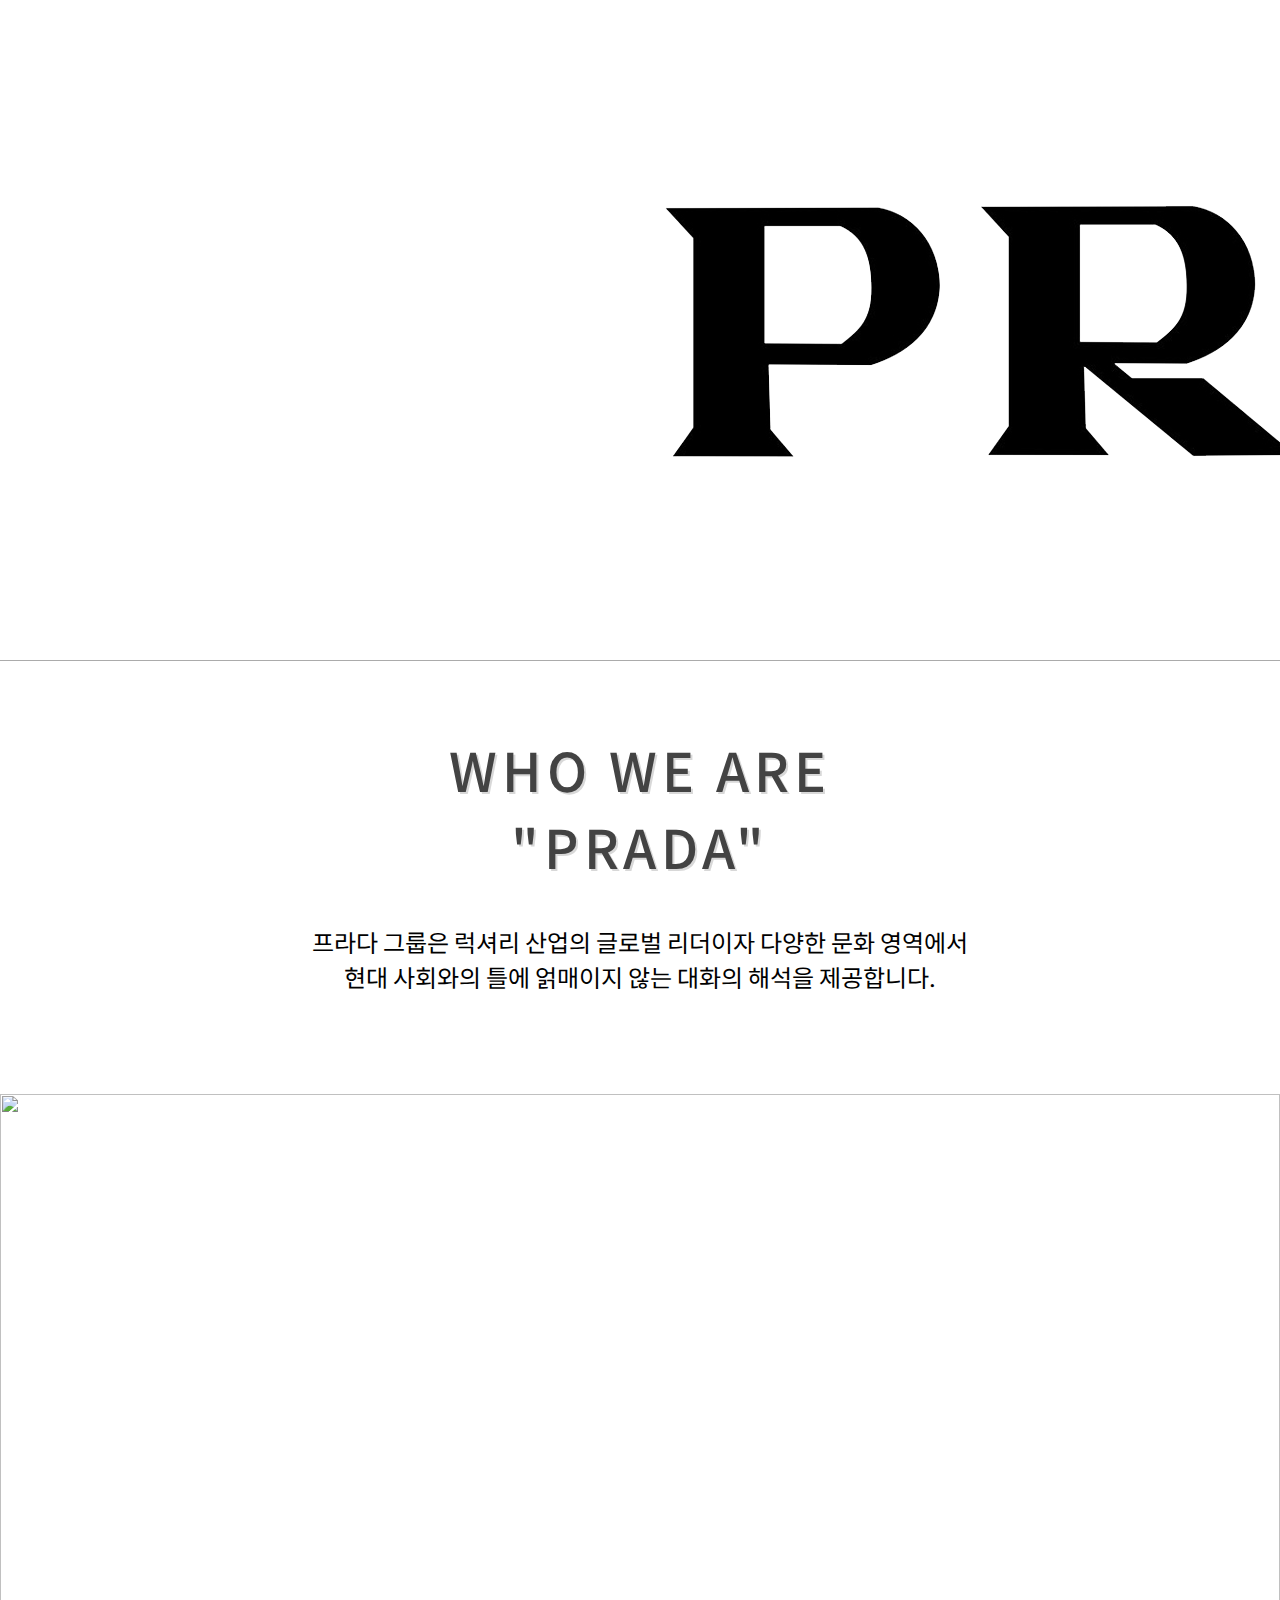
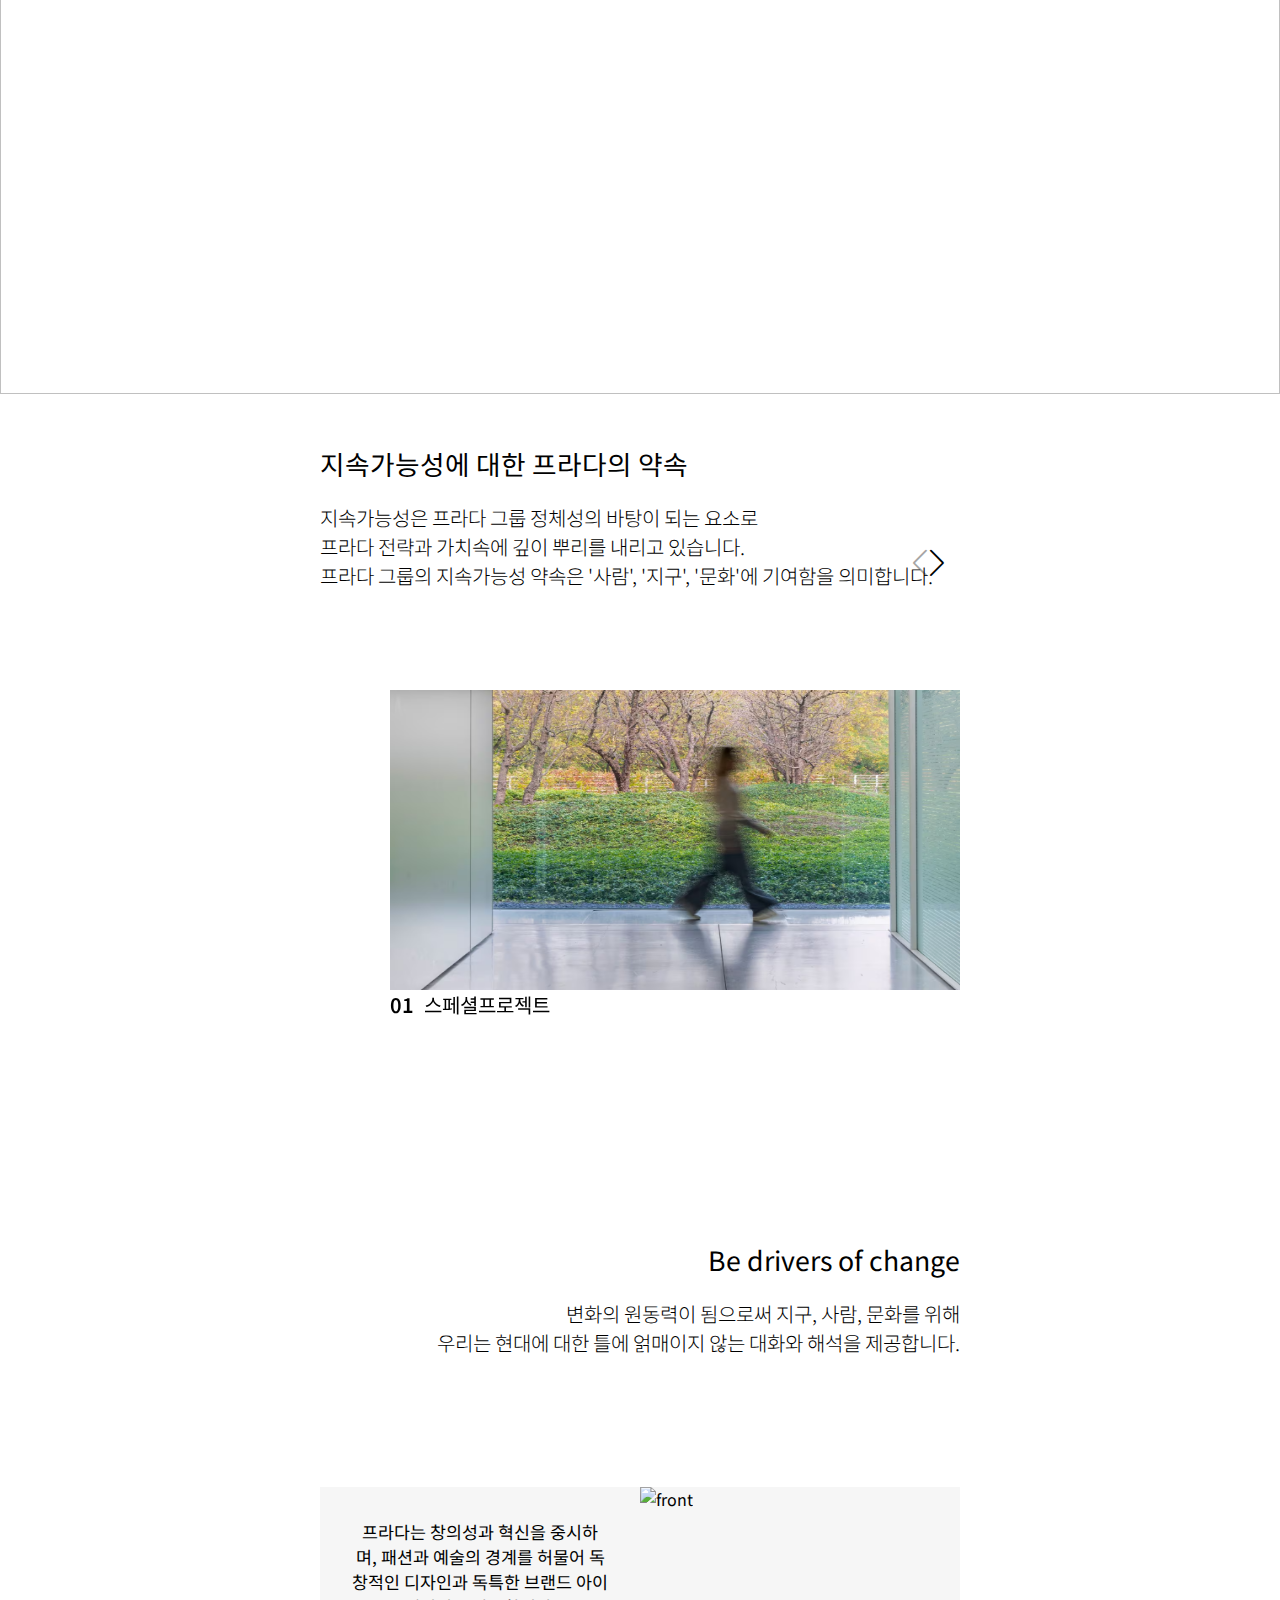
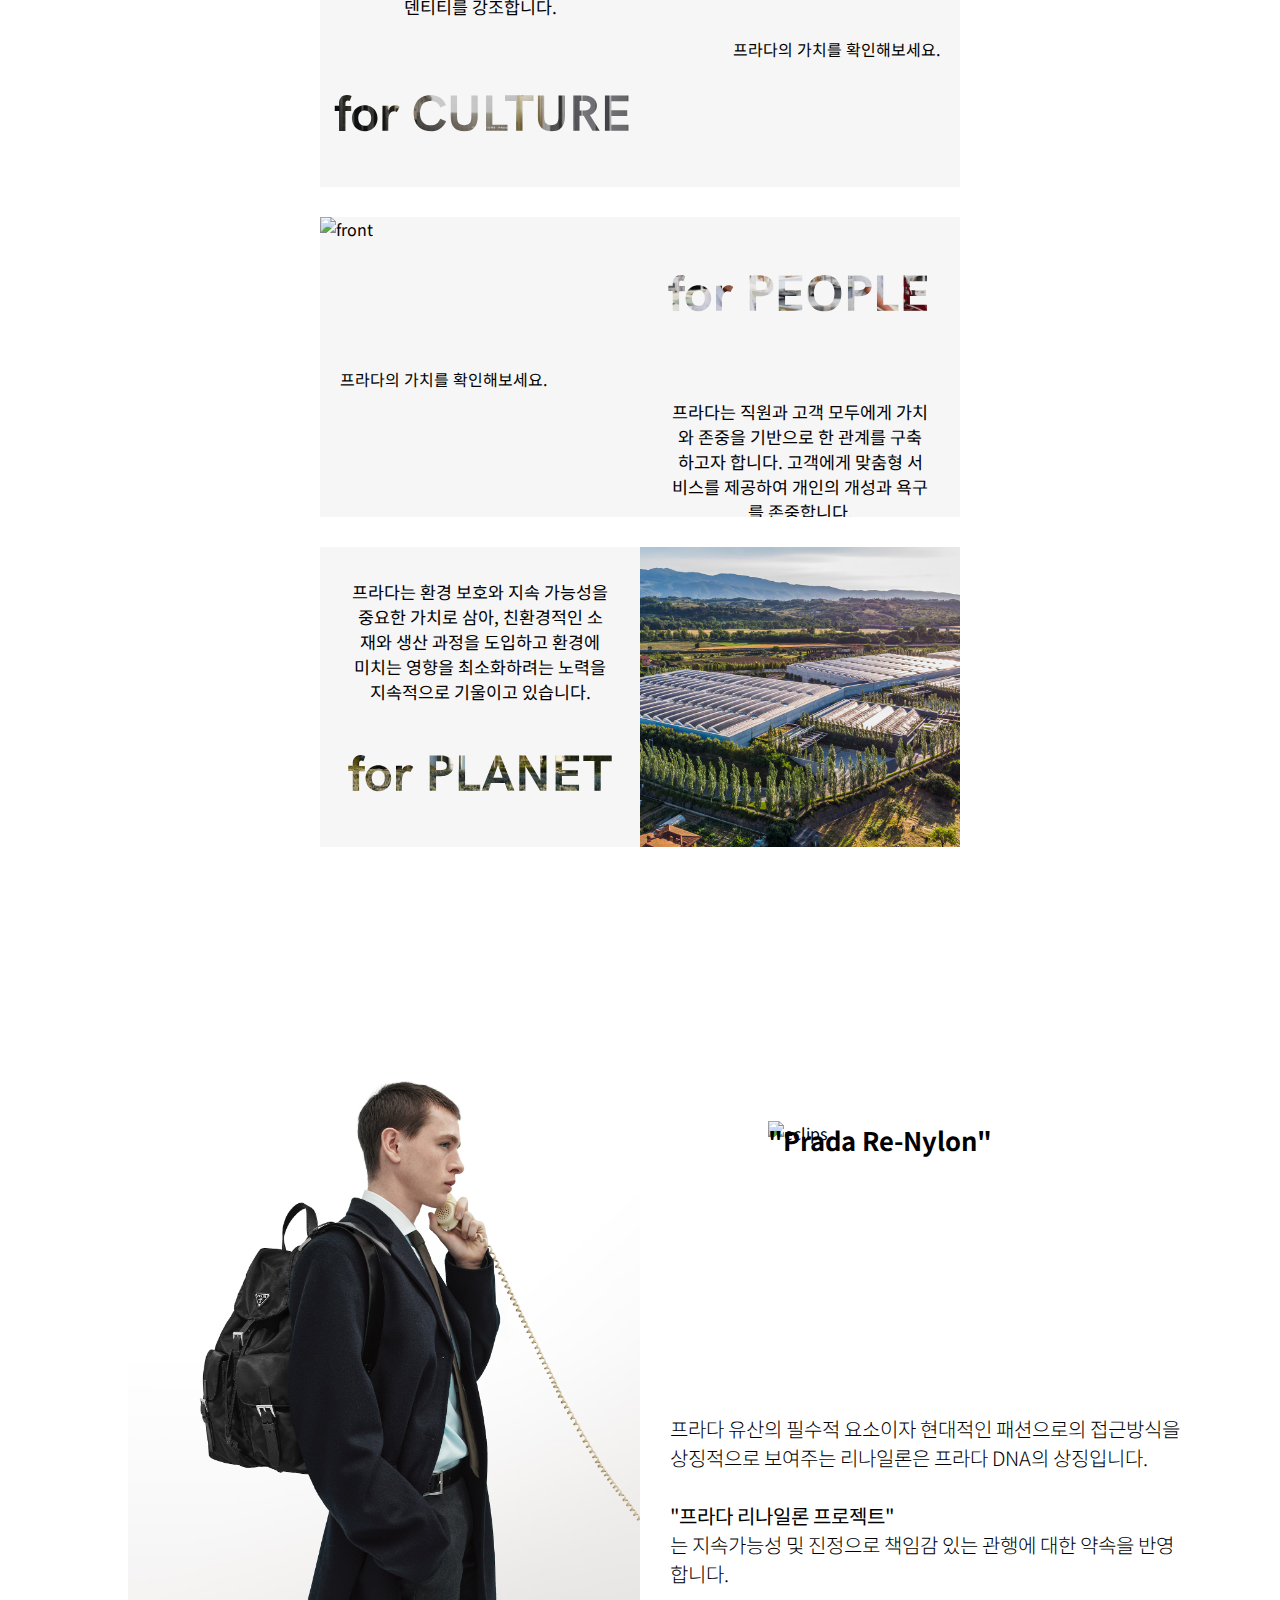
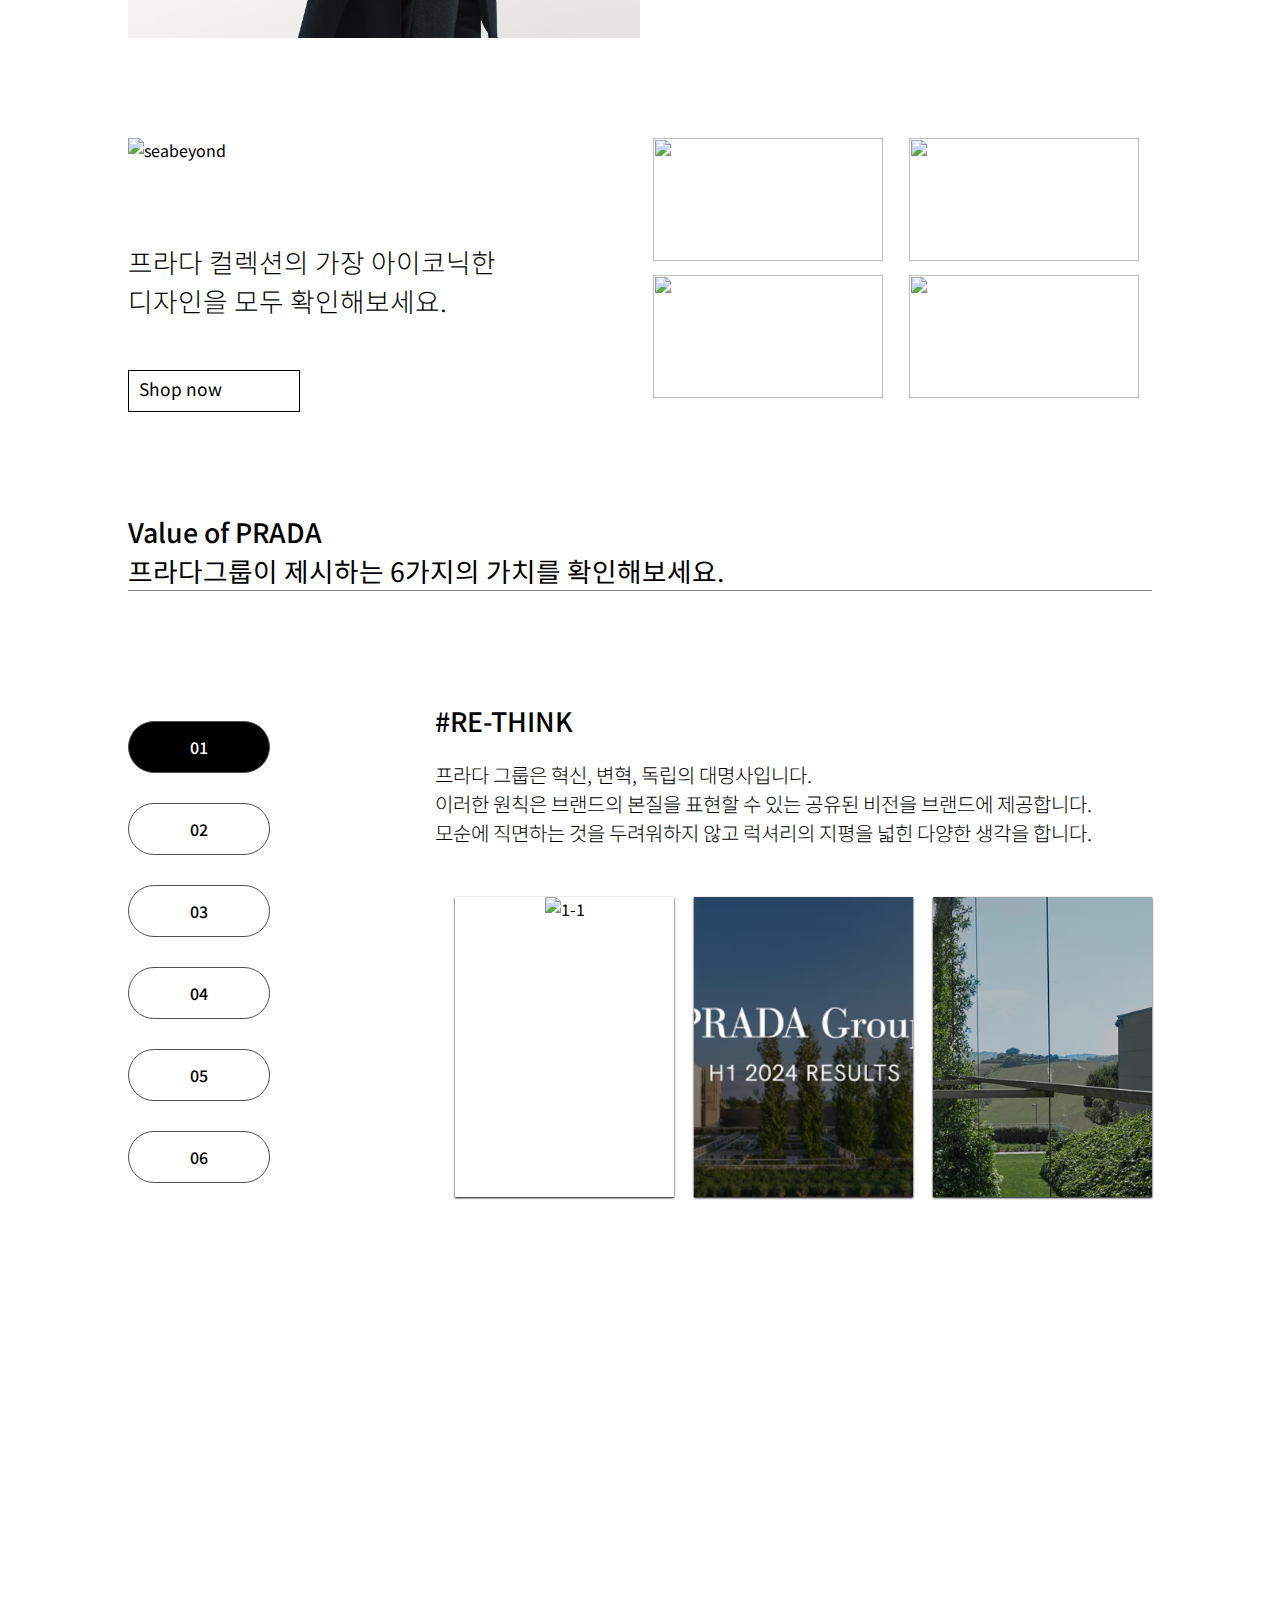
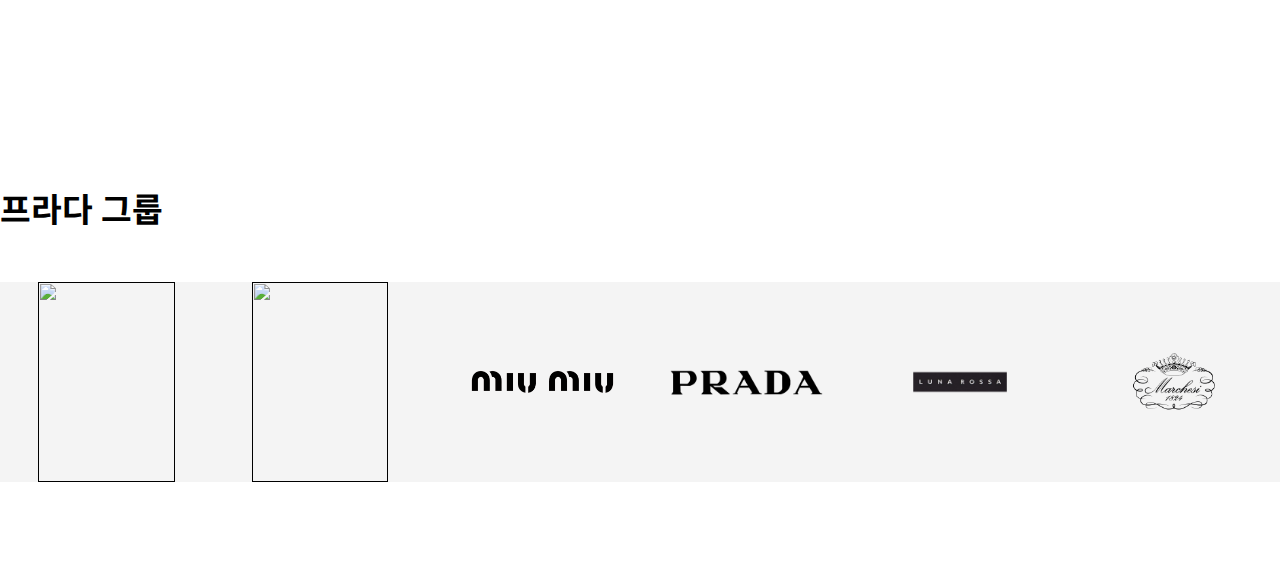
==== about.html @ 77009948 "꺄아아아ㅏ앙" ====
<!DOCTYPE html>
<html lang="en">
<head>
  <meta charset="UTF-8">
  <meta name="viewport" content="width=device-width, initial-scale=1.0">
  <title>sub_about</title>
  <link rel="preconnect" href="https://fonts.googleapis.com">
  <link rel="preconnect" href="https://fonts.gstatic.com" crossorigin>
  <link href="https://fonts.googleapis.com/css2?family=Noto+Sans+KR:wght@100..900&display=swap" rel="stylesheet">
  <script src="https://kit.fontawesome.com/0989f3df13.js" crossorigin="anonymous"></script>
  <link rel="stylesheet" href="https://cdn.jsdelivr.net/npm/swiper@11/swiper-bundle.min.css" />
  <script src="https://code.jquery.com/jquery-3.7.1.min.js"></script>
  <link rel="stylesheet" href="https://fonts.googleapis.com/css2?family=Material+Symbols+Outlined:opsz,wght,FILL,GRAD@20..48,100..700,0..1,-50..200" />
  <link rel="stylesheet" href="css/about.css">
  <link rel="stylesheet" href="css/header.css">
  <link rel="stylesheet" href="css/burger.css">
  <script src="../PRADA/js/about.js"></script>
</head>
<body>
  <div id="header">
    <div class="logo">
      <div class="menu"><img src="images/ham.png" alt=""></div>
      <img class = "headlg" src="images/logo/logo_black_01.png" alt="프라다 헤더 로고">
    </div>
    <div class="gnb_wrap">
      <ul class="gnb">
        <li>
          <a href="">의류</a>
          <ul class="sub">
            <li>
              <a href="">드레스</a>
            </li>
            <li>
              <a href="">니트웨어</a>
            </li>
            <li>
              <a href="">스커트</a>
            </li>
            <li>
              <a href="">셔츠 및 탑</a>
            </li>
            <li>
              <a href="">데님</a>
            </li>
            <li>
              <a href="">티셔츠</a>
            </li>
            <li>
              <a href="">재킷 및 코트</a>
            </li>
            <li>
              <a href="">아우터</a>
            </li>
            <li>
              <a href="">팬츠 및 반바지</a>
            </li>
            <li>
              <a href="">가죽 의류</a>
            </li>
            <li>
              <a href="">파자마 및 언더웨어</a>
            </li>
          </ul>
        </li>
        <li>
          <a href="">가방</a>
          <ul class="sub">
            <li>
              <a href="">메신저백</a>
            </li>
            <li>
              <a href="">백팩 및 벨트백</a>
            </li>
            <li>
              <a href="">토트백</a>
            </li>
            <li>
              <a href="">브리프케이스</a>
            </li>
            <li>
              <a href="">클러치</a>
            </li>
          </ul>
        </li>
        <li>
          <a href="">슈즈</a>
          <ul class="sub">
            <li>
              <a href="">스니커즈</a>
            </li>
            <li>
              <a href="">로퍼</a>
            </li>
            <li>
              <a href="">샌들</a>
            </li>
            <li>
              <a href="">레이스업</a>
            </li>
            <li>
              <a href="">부츠</a>
            </li>
            <li>
              <a href="">아메리카 컵</a>
            </li>
          </ul>
        </li>
        <li>
          <a href="">악세서리</a>
          <ul class="sub">
            <li>
              <a href="">지갑 및 카드홀더</a>
            </li>
            <li>
              <a href="">하이테크 악세서리</a>
            </li>
            <li>
              <a href="">모자 및 장갑</a>
            </li>
            <li>
              <a href="">선글라스</a>
            </li>
            <li>
              <a href="">벨트</a>
            </li>
          </ul>
        </li>
        <li>
          <a href="">파인주얼리</a>
        </li>
        <li>
          <a href="">악세서리</a>
          <ul class="sub">
            <li>
              <a href="">지갑 및 카드홀더</a>
            </li>
            <li>
              <a href="">하이테크 악세서리</a>
            </li>
            <li>
              <a href="">모자 및 장갑</a>
            </li>
            <li>
              <a href="">선글라스</a>
            </li>
            <li>
              <a href="">벨트</a>
            </li>
          </ul>
        </li>
        <li>
          <a href="">PRADA SPHERE</a>
        </li>
        <li>
          <a href="">About</a>
        </li>
      </ul>
    </div>
    <div class="ham">
        <ul class="ham_gnb_home">
          <li class = "run"><i class="fa-solid fa-cart-shopping"></i></li>
          <li class = "close_bt"><i class="fa-solid fa-x"></i> &nbsp;&nbsp;</li>
        </ul>
        <ul class="ham_gnb">
          <li>
            <div class="ham_gnb_gr active">
              <a href="">의류</a>
              <a href=""><span class="material-symbols-outlined">arrow_right
                </span></a>
            </div>
            <ul class="ham_sub">
              <li><a href="">드레스</a></li>
              <li><a href="">니트웨어</a></li>
              <li><a href="">스커트</a></li>
              <li><a href="">셔츠 및 탑</a></li>
              <li><a href="">데님</a></li>
              <li><a href="">티셔츠</a></li>
              <li><a href="">재킷 및 코트</a></li>
              <li><a href="">아우터</a></li>
              <li><a href="">팬츠 및 반바지</a></li>
              <li><a href="">가죽의류</a></li>
              <li><a href="">파자마 및 언더웨어</a></li>
            </ul>
          </li>
        <li>
          <div class="ham_gnb_gr">
            <a href="">가방</a>
            <a href=""><span class="material-symbols-outlined">
              arrow_right
              </span></a>
          </div>
          <ul class="ham_sub">
            <li><a href="">메신저백</a></li>
            <li><a href="">백팩 및 벨트백</a></li>
            <li><a href="">토트백</a></li>
            <li><a href="">브리프케이스</a></li>
            <li><a href="">클러치</a></li>
          </ul>
        </li>
        <li>
          <div class="ham_gnb_gr">
            <a href="">슈즈</a>
            <a href=""><span class="material-symbols-outlined">
              arrow_right
              </span></a>
          </div>
          <ul class="ham_sub">
            <li><a href="">스니커즈</a></li>
            <li><a href="">로퍼</a></li>
            <li><a href="">샌들</a></li>
            <li><a href="">레이스업</a></li>
            <li><a href="">부츠</a></li>
            <li><a href="">아메리카 컵</a></li>
          </ul>
        </li>
        <li>
          <div class="ham_gnb_gr">
            <a href="">악세서리</a>
            <a href=""><span class="material-symbols-outlined">arrow_right</span></a>
          </div>
          <ul class="ham_sub">
            <li><a href="">지갑 및 카드 홀더</a></li>
            <li><a href="">하이테크 악세서리</a></li>
            <li><a href="">모자 및 장갑</a></li>
            <li><a href="">선글라스</a></li>
            <li><a href=""></a></li>
          </ul>
        </li>
        <li><a href="">파인주얼리</a></li>
        <li><a href="">PRADA SPHERE</a></li>
        <li><a href="">ABOUT</a></li>
      </ul>
      <ul class="ham_end">
        <li><i class="fa-brands fa-youtube"></i></li>
        <li><i class="fa-brands fa-x-twitter"></i></li>
        <li><i class="fa-brands fa-instagram"></i></li>
        <li><i class="fa-brands fa-facebook"></i></li>
      </ul>
      <div class="ham_logo"><img src="images/logo/logo_black_01.png" alt=""></div>
    </div>
  </div>
  <div id="section">
    <div class="main">
      <h1 class="main_title">WHO WE ARE<br><span>"PRADA"</span></h1>
      <p class="main_txt">프라다 그룹은 럭셔리 산업의 글로벌 리더이자 다양한 문화 영역에서<br> 현대 사회와의 틀에 얽매이지 않는 대화의 해석을 제공합니다.</p>
      <div class="main_banner">
        <ul class="main_img">
          <li><img src="images/backgroud (1).jpg" alt=""></li>
          <li><img src="images/Capa_1.png" alt=""></li>
          <li><img src="images/backgroud (3).jpg" alt=""></li>
          <li><img src="images/backgroud (2).jpg" alt=""></li>
        </ul>
      </div>
    </div>
    <div class="sustainable">
      <h2 class="sus_title">지속가능성에 대한 프라다의 약속</h2>
      <p class="sus_txt">지속가능성은 프라다 그룹 정체성의 바탕이 되는 요소로<br>
        프라다 전략과 가치속에 깊이 뿌리를 내리고 있습니다.<br>
        프라다 그룹의 지속가능성 약속은 '사람', '지구', '문화'에 기여함을 의미합니다.
      </p>
      <div class="sus_arrow">
        <div class="arrow_left swiper-button-prev"></div>
        <div class="arrow_right swiper-button-next"></div>
      </div>
      <div class="sus_congroup swiper mySwiper">
        <div class="swiper-wrapper">
          <div class ="swiper-slide">
            <img src="images/Sustainability.png" alt="스페셜">
            <p class="sus_name"><span>01</span>스페셜프로젝트</p>
          </div>
          <div class ="swiper-slide">
            <img src="images/sub_pack.png" alt="패키징">
            <p class="sus_name"><span>02</span>패키징</p>
          </div>
          <div class ="swiper-slide">
            <img src="images/sub_enviro.jpg" alt="환경">
            <p class="sus_name"><span>03</span>환경</p>
          </div>
        </div>
      </div>
  </div>
  <div class="change">
    <h2 class="change_title">Be drivers of change</h2>
    <p class="change_txt">변화의 원동력이 됨으로써 지구, 사람, 문화를 위해<br>
      우리는 현대에 대한 틀에 얽매이지 않는 대화와 해석을 제공합니다.</p>
    <ul class="change_group">
      <li class = culture >
        <ul class="change_conts">
          <li class = "change_top"><img class = "conts_main" src="images/seabeyond.jpg" alt="front"></li>
          <li class = "detail">
            <p class="con_txt">
              프라다는 창의성과 혁신을 중시하며, 패션과 예술의 경계를 허물어 독창적인 디자인과 독특한 브랜드 아이덴티티를 강조합니다. </p>
              <img class = "letter" src="images/sub_culture.svg" alt="letter">
          </li>
        </ul>
      </li>
      <li class = "people">
        <ul class="change_conts">
          <li class = "detail">
            <img class = "letter" src="images/sub_people.svg" alt="letter">
            <p class="con_txt">
              프라다는 직원과 고객 모두에게 가치와 존중을 기반으로 한 관계를 구축하고자 합니다. 고객에게 맞춤형 서비스를 제공하여 개인의 개성과 욕구를 존중합니다.</p>
          </li>
          <li class = "change_top"> <img class = "conts_main" src="images/the_people.png" alt="front"></li>
        </ul>
      </li>
      <li class = "planet">
        <ul class="change_conts">
          <li class = "change_top"><img class = "conts_main" src="images/sub_enviro.jpg" alt="front"></li>
          <li class = "detail">
            <p class="con_txt">
              프라다는 환경 보호와 지속 가능성을 중요한 가치로 삼아, 친환경적인 소재와 생산 과정을 도입하고 환경에 미치는 영향을 최소화하려는 노력을 지속적으로 기울이고 있습니다.
            </p>
            <img class = "letter" src="images/sub_planet.svg" alt="letter">
          </li>
        </ul>
      </li>
    </ul>
  </div>
    <div class="renylon">
      <div class="renylon_intro">
        <div class="renylon_intro_left">
          <img class = "model" src="images/sub_renylon.png" alt="renylon">
        </div>
        <div class="renylon_intro_right">
          <div class="ecl">
            <img class = "eclips" src="images/sub_eclips.png" alt="eclips">
            <h2 class="renylon_title">"Prada Re-Nylon"</h2>
          </div>
          <p class="renylon_txt">프라다 유산의 필수적 요소이자 현대적인 패션으로의 접근방식을<br> 상징적으로 보여주는
            리나일론은 프라다 DNA의 상징입니다.<br><br><span>"프라다 리나일론 프로젝트"</span><br>는 지속가능성 및 진정으로 책임감 있는 관행에 대한
            약속을 반영합니다.
          </p>
        </div>
      </div>
      <div class="renylon_conts">
        <div class="renylon_left">
          <img src="images/renylon_main.png" alt="seabeyond">
          <h3 class="renylon_detail">프라다 컬렉션의 가장 아이코닉한<br> 디자인을 모두 확인해보세요.</h3>
          <div class="button">
            <p class="button_name">Shop now</p>
            <i class="fa-solid fa-chevron-right"></i>
          </div>
        </div>
        <ul class="renylon_product">
          <li>
            <img src="images/renylon (1).jpg" alt="">
            <div class="angle"></div>
            <p class="pro_name">헤어ACC</p>
          </li>
          <li>
            <img src="images/renylon (2).jpg" alt="">
            <div class="angle"></div>
            <p class="pro_name">패션의류</p>
          </li>
          <li>
            <img src="images/renylon (3).jpg" alt="">
            <div class="angle"></div>
            <p class="pro_name">풋웨어</p>
          </li>
          <li>
            <img src="images/renylon (4).jpg" alt="">
            <div class="angle"></div>
            <p class="pro_name">Re-nylon</p>
          </li>
        </ul>
      </div>
    </div>
    <div class="value">
      <p class="value_txt"><span>Value of PRADA</span><br>프라다그룹이 제시하는 6가지의 가치를 확인해보세요. </p>
      <div class="value_box">
        <div class="value_line1"></div>
      </div>
      <div class="value_tabmenu">
        <ul class="tab_bt">
          <li class = "on"><p>01</p></li>
          <li><p>02</p></li>
          <li><p>03</p></li>
          <li><p>04</p></li>
          <li><p>05</p></li>
          <li><p>06</p></li>
        </ul>
        <ul class="tab_conts">
          <li>
            <h2 class="tab_title">#RE-THINK</h2>
            <p class="tab_txt">프라다 그룹은 혁신, 변혁, 독립의 대명사입니다.<br>
              이러한 원칙은 브랜드의 본질을 표현할 수 있는 공유된 비전을 브랜드에 제공합니다.<br> 
              모순에 직면하는 것을 두려워하지 않고 럭셔리의 지평을 넓힌 다양한 생각을 합니다.
            </p>
            <ul class="tab_detail">
              <li><img src="images/Groupvalue.png" alt="1-1"></li>
              <li><img src="images/backgroud (4).jpg" alt="1-2">
                <p>브랜드 이야기<span class="material-symbols-outlined">north_east</span></p></li>
              <li><img src="images/tab_img (3).jpg" alt="1-3">
                <p>Shop<span class="material-symbols-outlined">north_east</span></p>
                </li>
            </ul>
          </li>
          <li>
            <h2 class="tab_title">#INNOVATIVE</h2>
            <p class="tab_txt">그룹은 창립 이래 정신의 핵심인 태도와 연구 및 혁신의 동의어인 <br>
              100년 된 전통에 확고히 뿌리를 두고 있습니다. 
              <br>이는 우리 조직의 산업 지식과 밀접하게 연관되어 있습니다.
            </p>
            <ul class="tab_detail">
              <li><img src="images/Groupvalue2.png" alt="2-1"></li>
              <li><img src="images/tab_img (1).jpg" alt="2-2">
                <p>프라다 역사<span class="material-symbols-outlined">north_east</span></p></li>
              <li><img src="images/sub_enviro.jpg" alt="2-3">
                <p>Group 역사<span class="material-symbols-outlined">north_east</span></p>
              </li>
            </ul>
          </li>
          <li>
            <h2 class="tab_title">#EXCELLENCE</h2>
            <p class="tab_txt">프라다 그룹은 탁월함을 향한 모든 활동에 힘쓰고 있습니다.<br> 
              직원들이 업무에서 완벽함을 추구하도록 이끄는 정신적 태도가 준비되어 있으며,<br>
              항상 이전에 달성한 결과를 개선하고 능가합니다.
            </p>
            <ul class="tab_detail">
              <li><img src="images/Groupvalue3.png" alt="3-1"></li>
              <li><img src="images/tab_img (4).jpg" alt="3-2">
                <p>채용 정보<span class="material-symbols-outlined">north_east</span></p></li>
              <li><img src="images/tab_img (7).jpg" alt="3-3">
                <p>더보기<span class="material-symbols-outlined">north_east</span></p>
              </li>
            </ul>
          </li>
          <li>
            <h2 class="tab_title">#UNIQUENESS</h2>
            <p class="tab_txt">열정, 호기심, 세부 사항에 대한 집착, 전문성은 우리 직원들의 독특한 자질입니다.<br> 
              프라다 그룹은 지적 호기심을 되살리고 현대 사회의 진화를 해석할 수 있는 다양한 문화와 특성의 세계를 추구합니다.<br> 
              또한 사람들이 잠재력을 최대한 발휘할 수 있는 포용적인 업무 환경을 조성하는 것을 목표로 합니다.
            </p>
            <ul class="tab_detail">
              <li><img src="images/Groupvalue4.png" alt="1-1"></li>
              <li><img src="images/tab_img (5).jpg" alt="1-2">
                <p>Prada Group<span class="material-symbols-outlined">north_east</span></p></li></li>
              <li><img src="images/seabeyond.jpg" alt="1-3">
                <p>더보기<span class="material-symbols-outlined">north_east</span></p>
              </li>
            </ul>
          </li>
          <li>
            <h2 class="tab_title">#BEYOND BOUNDARIES</h2>
            <p class="tab_txt">예술, 철학, 건축 및 영화는<br>
              그룹에 지속적인 영감의 원천을 제공하는 문화적 분야 중 일부일 뿐입니다.<br>
              기대에 과감히 도전하고, 경계를 초월하는 시나리오를 창조하기 위해 네트워크 지평을 넓힙니다.
            </p>
            <ul class="tab_detail">
              <li><img src="images/Groupvalue5.png" alt="1-1"></li>
              <li><img src="images/tab_img (2).jpg" alt="1-2">
                <p>Network<span class="material-symbols-outlined">north_east</span></p></li>
              <li><img src="images/prada22.jpg" alt="1-3">
                <p>더보기<span class="material-symbols-outlined">north_east</span></p></li>
            </ul>
          </li>
          <li>
            <h2 class="tab_title">#SUSTAINABLE</h2>
            <p class="tab_txt">그룹은 지속 가능성을 추구하며 <br>장소, 사람, 환경과 조화를 이루는 경제 성장과 혁신을 주도하고 있습니다.<br> 
              또한 현대 문화 토론에 기여하는 것을 목표로 합니다.
            </p>
            <ul class="tab_detail">
              <li><img src="images/Groupvalue6.png" alt="1-1"></li>
              <li><img src="images/model/model (10).jpg" alt="1-2">
                <p>News<span class="material-symbols-outlined">north_east</span></p></li>
              <li><img src="images/sub_enviro.jpg" alt="1-3">
                <p>더보기<span class="material-symbols-outlined">north_east</span></p></li>
            </ul>
          </li>
        </ul>
      </div>
    </div>
    <div class="background">
      <div class="back_banner"></div>
    </div>
    <div class="pradagroup">
      <h2 class="pradagroup_title">프라다 그룹</h2>
      <ul class="logo_gr">
        <li><a href=""><img src="images/church's_logo_01 1.png" alt=""></a></li>
        <li><a href=""><img src="images/ogcarshoe 1.png" alt=""></a></li>
        <li><a href=""><img src="images/logo/miumiu.png" alt=""></a></li>
        <li><a href=""><img src="images/logo/logo_black_01.png" alt=""></a></li>
        <li><a href=""><img src="images/prada-luna-rossa.png" alt=""></a></li>
        <li><a href=""><img src="images/logo/logo_mar.png" alt=""></a></li>
      </ul>
    </div>
  </div>
  <div id="footer"></div>
  <script src="https://cdn.jsdelivr.net/npm/swiper@11/swiper-bundle.min.js"></script>
  <script>
    var swiper = new Swiper(".mySwiper", {
      navigation: {
        nextEl: ".swiper-button-next",
        prevEl: ".swiper-button-prev",
        freemode:true
      },
      
    });
  </script>
</body>
</html>
---- css/about.css ----
@charset "UTF-8";

*{margin: 0px; padding: 0px;}
ul{list-style: none;}
a{text-decoration: none; color:#000}
img{border: 0; vertical-align: top;}

body{
  font-family: "Noto Sans KR", sans-serif;
  font-optical-sizing: auto;
  font-weight: weight;
  font-style: normal;
}

.clearFix{content: ""; display: block; clear: both;}



/* ------------------section------------------ */

#section{
  width: 100%;
}
#section .main .main_title{
  font-size: 40pt;
  font-weight: 500;
  letter-spacing: 5px;
  margin-top: 100px;
  color: #434343;
  text-shadow: 2px 2px #ccccccc1;
}
#section .main .main_txt{
  margin-top: 40px; font-size: 18pt;
  /* text-decoration: underline; */
}

#section .main{
  width: 100%;
  text-align: center;

}
#section .main .main_banner{
  width: calc(100%-640px);
  height: 100vh;
  margin-top: 100px;
  overflow: hidden;
}
#section .main .main_banner .main_img{
  width: 100%;
  height: 400vh;
  margin-top: -100vh;
}
#section .main .main_banner .main_img>li{
  width: 100%;
  height: 100vh;
}
#section .main .main_banner .main_img>li img{
  width: 100%;
  height: 100%;
  object-fit: cover;
  /* transform: translate(0%, -50%); */
}
#section .sustainable{   
  width: calc(100% - 640px);
  /* border: 1px solid yellowgreen; */
  margin: 50px auto;
  position: relative;
}
#section .sustainable .sus_title{
  font-size: 20pt;
  font-weight: 400;
}
#section .sustainable .sus_txt{
  margin-top: 20px;
  font-size: 15pt;
  font-weight: 300;
}

#section .sustainable .sus_arrow{
  width: 10%;
  display: flex;
  position: absolute;
  right: 0px;top:20%;
}

#section .sustainable .sus_arrow .swiper-button-prev{
  /* position: absolute;
  top:30%; left: 90%; */
  color: #000;
  font-size: 5pt;
}
#section .sustainable .sus_arrow .swiper-button-prev::after{
  font-size: 20pt;
  /* color:red; */
}
#section .sustainable .sus_arrow .swiper-button-next{
  /* position: absolute;
  top:30%; right: 5%; */
  color: #000;
}
#section .sustainable .sus_arrow .swiper-button-next::after{
  font-size: 20pt;
}
#section .sustainable .sus_congroup{
  width: 100%;
}
#section .sustainable .sus_congroup .swiper-wrapper{
  display: flex; 
  margin-left: 70px;
  margin-top: 100px;
}
#section .sustainable .swiper-slide img{
  width: 80%; height: 300px;
}
#section .sustainable .swiper-wrapper .swiper-slide-active{
  width: 800px!important;height: 350px;
  /* border: 1px solid red; */
}
#section .sustainable .swiper-slide .sus_name{
  font-size: 15pt;
}
#section .sustainable .swiper-slide .sus_name span{
  margin-right: 10px; font-weight: 600;
}

/* ------------ */

#section .change{    
  width: calc(100% - 640px);
  margin: 0 auto;   
  margin-top: 200px;
  /* border: 1px solid purple; */
}
#section .change .change_title{
  text-align: right;
  font-size: 20pt;
  font-weight: 400;
}
#section .change .change_txt{
  text-align: right;
  margin-top: 20px;
  font-size: 15pt;
  font-weight: 300;
}

#section .change .change_group{
  margin-top: 100px;
  width: 100%;
  display: flex;
  flex-direction: column;
}
/* #section .change .change_group img{
  width: 100px;
} */
#section .change .change_group>li{
  width: 100%;
  height: 300px;
  /* border: 1px solid blue; */
  background-color: #80808012;
  margin-top: 30px;
  text-align: left;
  position: relative;
}
#section .change .change_group>li:after{
  content: "프라다의 가치를 확인해보세요. ";
  position: absolute;
  top: 50%;right: 0px;
  margin-right:20px 
}
#section .change .change_group>li:nth-child(2)::after{
  content: "프라다의 가치를 확인해보세요. ";
  position: absolute;
  top: 50%;left: 0px;
  margin-left:20px 
}

#section .change .change_group>li .change_conts{
  width: 100%;
  height: 100%;
  display: flex;
  justify-content: space-around;
  position: relative;
}

#section .change .change_group>li .change_conts li{
  width: 50%; height: 100%;
  /* border: 1px solid red; */
  overflow: hidden;
  position: absolute;
  top: 0; right: 0;
}
#section .change .change_group>li .change_conts li:nth-child(2){
  position: absolute;
  top: 0; left: 0;
}
#section .change .change_group>li .change_conts>li .conts_main{
  width: 100%;
  height: 100%;
  object-fit: cover;
}
#section .change .change_group>li .change_conts>li .letter{
  width: 100%;
  height: 50%;
}
#section .change .change_group>li .change_conts .change_top{
  z-index: 5;
  /* transition: all 5s; */
}

#section .change .change_group>li .change_conts .con_txt{
  width: 100%; height: 50%;
  box-sizing: border-box;
  font-size: 13pt;
  font-weight: 400;
  padding: 10%;
  text-align: center;
}


/* ----------------------------------- */

#section .renylon{
  width: calc(100% - 20%);
  margin: 0 auto;  
}
#section .renylon .renylon_intro{
  display: flex;
  margin:200px 0px 100px 0px;
  position: relative;
}
#section .renylon .renylon_intro .renylon_intro_left{
  width: 50%;
  /* border: 1px solid orange; */
}
#section .renylon .renylon_intro .model{
  width:100%;
}
#section .renylon .renylon_intro .renylon_intro_right{
  width: 50%;
  /* border: 1px solid yellowgreen; */
  position: relative;
}
#section .renylon .renylon_intro .renylon_intro_right .ecl{
  width: 100%;
  height: 50%;
  /* border: 1px solid green; */
  position: relative;
}
#section .renylon .renylon_intro .renylon_intro_right .eclips{
  width: 20vw;
  position: absolute;
  top: 25%;left: 25%;
}
#section .renylon_intro .renylon_intro_right .renylon_title{
  font-size: 2vw;
  position: absolute;
  top: 25%;left: 25%;
}
#section .renylon_intro .renylon_txt{
  margin: 30px auto;
  width: 100%;
  text-align: left;
  font-size: 15pt;
  font-weight: 300;
  position: absolute;
  bottom:20px;left:30px;
}
#section .renylon_intro .renylon_txt span{
  font-weight: 400;
}
/* -------------------- */
#section .renylon_conts{
  display: flex;
}
#section .renylon_conts .renylon_left{
  width: 50%;
}
#section .renylon_conts .renylon_left img{
  width: 80%;
}
#section .renylon_conts .renylon_left .renylon_detail{
  font-size: 20pt; font-weight: 300;
  margin-top: 80px;

}
#section .renylon_conts .renylon_left .button{
  width: 150px; 
  margin-top: 50px;
  display: flex; justify-content: space-between;
  font-size: 13pt;  
  border: 1px solid black;
  padding: 5px 10px 10px 10px;
  cursor: pointer;
}
#section .renylon .renylon_conts .renylon_left .button:hover{
  background-color: #000;
}
#section .renylon .renylon_conts .renylon_left .button:hover p,
#section .renylon .renylon_conts .renylon_left .button:hover i{
  color:#fff
}
#section .renylon_conts .renylon_left .button i{
  padding-top: 5px;
}
#section .renylon .renylon_conts .renylon_product{
  width: 50%;
  display: flex;
  flex-wrap: wrap;
  justify-content: space-around;
}
#section .renylon .renylon_conts .renylon_product li{
  width:45%;height: 45%;
  /* height: 100%; */
  position: relative;
  overflow: hidden;
  /* border: 1px solid red; */
}

#section .renylon .renylon_conts .renylon_product li img
{
  width: 100%;height: 100%;
  transition: all 0.8s;
}
#section .renylon .renylon_conts .renylon_product li .angle {
  width: 0px; height:0px;
  border-bottom: 150px solid rgba(128, 128, 128, 0.229);
  border-right: 150px solid rgba(128, 128, 128, 0.229);
  border-top: 150px solid transparent;
  border-left: 150px solid transparent;
  color: #fff;
  position: absolute;
  bottom: 0px; right: 0px;
  cursor: pointer;
  display: none;
  transition: all 0.3s;
}
#section .renylon .renylon_conts .renylon_product li .pro_name{
  width: 150px;height: 100px;
  font-size: 18pt;
  font-weight: 500;
  position: absolute;
  right: 0px; bottom: 0px;
  display: none;
}
#section .renylon_conts .renylon_product li:hover img{
  transform:scale(1.5);
}
#section .renylon_conts .renylon_product li:hover .angle{
  display: block;
}
#section .renylon_conts .renylon_product li:hover .pro_name{
  display: block;
}


/* ------------------------ */

#section .value{
  width: calc(100% - 20%);
  margin: 0 auto;
  /* background-color: lightgray; */
}

#section .value .value_txt{
  text-align: left;
  margin-top:100px;
  font-size: 20pt;
}
#section .value .value_txt span{
  font-weight: 500;
}
#section .value .value_box{
  display: flex;
  justify-content: space-between;
  margin-bottom: 50px;
}
#section .value_line1{
  width: 100%;
  border-bottom: 1px solid gray;
}
#section .value .value_tabmenu{
  display: flex;
  justify-content: space-between;
}
#section .value .value_tabmenu .tab_bt{
  width: calc(30% - 280px);
  text-align: center;
  margin-top: 50px;
}
#section .value .value_tabmenu .tab_bt li{
  width: 150px;
  margin: 0 auto;
  /* border: 1px solid blue; */
}

#section .value .value_tabmenu .tab_bt>li p{
  width: 140px; 
  line-height: 50px;
  text-align: center;
  border: 1px solid #525252;
  border-radius: 30px;
  margin-top: 30px;
  cursor: pointer;
  font-weight: 500;
}
#section .value .tab_bt>li.on p{
  background-color: black;
  color: #fff;
}
#section .value .tab_conts{
  width: 70%;
  position: relative;
  /* background-color: #525252; */
  margin-top: 60px;
}
#section .value .tab_conts>li{
  width: 100%;
  text-align: center;
  position: absolute;
  top: 0;left:0;
}
#section .value .tab_conts>li:first-child{
  display: block;
}
#section .value .tab_conts>li{
  display: none;
}
#section .value .tab_conts>li .tab_title{
  width: 100%;
  font-size: 20pt; font-weight: 500;
  /* border: 1px solid red; */
  text-align: left;
}
#section .value .tab_txt{
  text-align: left;
  margin-top: 20px;
  font-size: 15pt;font-weight: 300;
  /* border: 1px solid green; */
}
#section .value .tab_conts .tab_detail{
  width: 100%; height: 100%;
  display: flex;
  justify-content: space-around;
  /* border: 1px solid blue; */
  margin-top: 50px;
}
#section .value .tab_conts>li .tab_detail>li{
  width: 300px;
  height:300px;
  overflow: hidden;
  margin-left: 20px;
  box-shadow: 0px 1px 2px;
  position: relative;
  cursor: pointer;
}
#section .value .tab_conts>li .tab_detail>li:first-child{
  cursor: default;
}
#section .value .tab_conts>li .tab_detail>li:first-child:hover img{
  filter: none;
}
#section .value .tab_conts>li .tab_detail>li:hover img{
  filter: grayscale(90%);
}
#section .value .tab_conts>li .tab_detail>li:hover p{
  display: block;
}
#section .value .tab_conts>li .tab_detail>li p{
  position: absolute;
  bottom: 0; right: 0;
  background-color: #52525285;
  padding: 20px;
  font-size: 18pt; color: #fff;
  display: none;
}
#section .value .tab_conts>li .tab_detail>li p span{
  font-size: 15pt;
}
#section .value .tab_conts>li .tab_detail>li img{
  width: 100%;
  height: 100%;
  object-fit: cover;
}

/* ---------------------------------- */

#section .background{
  margin-top: 200px;
  width: 100%;
  height: 300px;
  overflow: hidden;
}
#section .background .back_banner{
  width: 100%; height: 100%;
  background-image: url(../images/model/backback.png);
  background-size: cover;
  background-repeat: no-repeat;
  background-attachment: fixed;
}
#section .pradagroup{
  width: calc(100%-20%);
  margin: 0 auto;
  margin-top: 100px;
}
#section .pradagroup .pradagroup_title{
  font-size: 25pt;
  margin-bottom: 50px;
}
#section .pradagroup .logo_gr{
  display: flex;
  align-items: center;
  /* background-color: yellow; */
}
#section .pradagroup .logo_gr li>a>img{
  width: 80%; height: 200px;
  object-fit: contain;
  text-align: center;
}
#section .pradagroup .logo_gr li{  
  width: 20%;
  text-align: center;
  /* border: 1px solid blue; */
  background-color: #9c9c9c1c;
  opacity: 9
  0%;
}
#section .pradagroup .logo_gr li:first-child:hover{
  background-color: #183b2d;
  
}
#section .pradagroup .logo_gr li:first-child:hover img{
  filter: invert(100%);
}
#section .pradagroup .logo_gr li:nth-child(2):hover{
  background-color: #feb81d;
}
/* #section .pradagroup .logo_gr li:nth-child(2):hover img{
  filter: invert(100%);
} */
#section .pradagroup .logo_gr li:nth-child(3):hover{
  background-color: #eab5a5;
}
#section .pradagroup .logo_gr li:nth-child(3):hover img{
  filter: invert(100%);
}
#section .pradagroup .logo_gr li:nth-child(4):hover{
  background-color: #b9d9eb;
}
#section .pradagroup .logo_gr li:nth-child(4):hover img{
  filter: invert(100%);
}
#section .pradagroup .logo_gr li:nth-child(5):hover{
  background-color: #d22d35;
}
#section .pradagroup .logo_gr li:nth-child(5):hover img{
  filter: invert(100%);
}
#section .pradagroup .logo_gr li:nth-child(6):hover img{
  filter: invert(100%);
}
#section .pradagroup .logo_gr li:nth-child(6):hover{
  background-color: #cbdbd3;
}

/* -------------------------footer-------------------- */


#footer{
  margin-top: 100px;
}
/* ------tablet------------------------------------------------- */

@media all and (min-width:769px) and (max-width:1024px){
  #section{
    width: 100%;
  }
  #section .main .main_title{
    font-size: 23pt;
    font-weight: 600;
  }
  #section .main .main_banner{
    width: 100%;height: 400px;
    /* border: 1px solid red; */
  }
  #section .main .main_img>li img{
    height: 100%;
  }
  #section .main .main_txt{
    font-size: 11pt;
  }
  #section .sustainable{
    width:100%;
    margin-top: 50px;
  }
  #section .sustainable .sus_title{
    font-size: 18pt;
    margin-left: 20px;
  }
  #section .sustainable .sus_txt{
    font-size: 11pt;
    margin-left: 20px;
  }
  #section .sustainable .sus_arrow{
    display: none;
  }
  #section .sustainable .swiper-wrapper .swiper-slide-active{
    width: 600px!important;
  }
  #section .change{
    width: 100%;
  }
  #section .change .change_title{
    font-size: 18pt;
    margin-right: 20px;
  }
  #section .change .change_txt{
    font-size: 11pt;
    margin-right: 20px;
  }
  #section .change .change_group .change_conts>li .con_txt{
    font-size: 10pt;
  }
  #section .change .change_group>li:after{
    font-size: 10pt;
  }
  #section .renylon{
    width:100%;
  }
  #section .renylon .renylon_intro_right .renylon_txt{
    font-size: 10pt;
  }
  #section .renylon .renylon_conts .renylon_left{
    box-sizing: border-box;
    padding-left: 50px;
  }
  #section .renylon .renylon_conts .renylon_left .renylon_detail{
    font-size: 13pt;
  }
  #section .renylon .renylon_conts .renylon_left .button{
    width: 100px;
    margin-top: 30px;
    padding: 5px 10px 5px 10px;
  }
  #section .renylon .renylon_conts .renylon_left .button .button_name{
    font-size: 10pt;
  }
  #section .renylon .renylon_conts .renylon_left .button>i{
    font-size: 10pt;
  }
  #section .renylon_product li img{
    height: 100%;
  }
  #section .renylon .renylon_conts .renylon_product>li {
    position: relative;
  }
  #section .renylon .renylon_conts .renylon_product>li .angle .pro_name{
    width: 100px;height: 30px;
    font-size: 15pt;
    font-weight: 100;
    position: absolute;
    top: 0;left: 0;
    /* border: 1px solid blue; */
  }
  #section .value{
    width: 100%
  }
  #section .value .value_txt{
    margin-left: 50px;
    font-size: 11pt;
  }
  #section .value .value_txt span{
    font-size: 18pt;
  }
  #section .value .value_tabmenu .tab_bt{
    width: 20%;
    margin: 0 auto;
    padding-left: 20px;
    box-sizing: border-box;
  }
  #section .value .value_tabmenu .tab_bt>li p{
    width: 90px;
  }
  #section .value .value_tabmenu .tab_conts .tab_txt{
    font-size: 11pt;
  }
  #section .value .value_tabmenu .tab_conts .tab_detail p{
    font-size: 10pt;
  }
  #section .value .value_tabmenu .tab_conts .tab_detail span{
    font-size: 10pt;
  }
  #section .background{
    width: 100%;
  }
  #section .background .back_banner{
    width: 100%;
    background-size: auto;
  }
  #section .pradagroup{
    width: 100%;
  }
  #section .pradagroup .pradagroup_title{
    width: 100%;
    margin: 0 auto;
    text-align: center;
    font-size: 20pt;
    font-weight: 500;
    margin-bottom: 50px;

  }
}

/* ---mobile--------------------------------------- */

@media all and (max-width: 768px){
#section .main{
  width: 100%;
}
#section .main .main_banner{
  display: none;
}
#section .main .main_title{
  font-size: 20pt;
  font-weight: 800;
}
#section .main .main_txt{
  font-size: 10pt;
}
#section .sustainable{
  width: 100%;
  margin-top: 100px;
}
#section .sustainable .sus_title{
  font-size: 13pt;
  text-align: center;
}
#section .sustainable .sus_arrow{
  display: none;
}
#section .sustainable .sus_txt{
  font-size: 10pt;
  text-align: center;
}
#section .sustainable .sus_congroup .swiper-wrapper{
  margin-left: 10px;
}
#section .sustainable .swiper-wrapper .swiper-slide-active{
  width: 500px!important;
  /* height: 200px!important; */
}
#section .sus_congroup .swiper-wrapper .swiper-slide .sus_name{
  font-size: 12pt;
}
#section .change{
  width: 100%;
  margin-top: 100px;
}
#section .change .change_title{
  font-size: 18pt;
  text-align: center;
}
#section .change .change_group{
  margin-top: 80px;
}
#section .change .change_group>li .change_conts .con_txt{
  font-size: 10pt;
  display: none;
}
#section .change .change_group>li .change_conts .detail{
  display: none;
}
#section .change .change_txt{
  font-size: 10pt;
  text-align: center;
}
#section .change .change_group>li:after{
  display: none;
}
#section .change .change_group>li .change_conts>li{
  width: 100%;
}
#section .renylon{
  width: 100%;
  margin-top: 100px;
}
#section .renylon .renylon_intro{
  width: 100%;
  margin-top: 0px;
}
#section .renylon .renylon_intro .renylon_intro_left{
  display: none;
}
#section .renylon .renylon_intro .renylon_intro_right{
  width: 100%;
  /* margin-top: 100px; */
}
#section .renylon .renylon_intro .renylon_txt{
  width: 100%;height: 200px;
  font-size: 11pt; text-align: center;
  margin: 0px auto;
  /* border: 1px solid blue; */
  position: absolute;
  top: 0;left: 0;
}
#section .renylon .renylon_intro .renylon_intro_right .ecl{
  display: none;
}
#section .renylon .renylon_conts{
  flex-direction: column;
}
#section .renylon .renylon_conts .renylon_left img{
  display: none;
}
#section .renylon .renylon_conts .renylon_left{
  width: 100%;
}
#section .renylon .renylon_conts .renylon_left .renylon_detail{
  width: 100%; margin: 50px auto;
  font-size: 12pt;
  text-align: center;
  /* border: 1px solid red; */
  background-color: lightblue;
}
#section .renylon .renylon_conts .renylon_left .button{
  width: 100px; 
  margin:  0 auto;
  font-size: 10pt;
  padding: 5px;
}
#section .renylon .renylon_conts .renylon_left .button:hover{
  background-color: rgba(173, 216, 230, 0.714);
  border:1px solid rgba(173, 216, 230, 0.714)
}
#section .renylon .renylon_conts .renylon_product{
  width: 100%;
  margin: 50px auto;
  flex-wrap: nowrap;
  /* border: 1px solid red; */
}
#section .renylon .renylon_product li{
  width: 25%;
  height: 40%;
}
#section .renylon .renylon_conts .renylon_product li .pro_name{
  font-size: 15pt;
  color: black;
}
#section .renylon .renylon_conts .renylon_product li .angle{
  border-bottom: 90px solid rgba(128, 128, 128, 0.229);
  border-right: 90px solid rgba(128, 128, 128, 0.229);
  border-top: 90px solid transparent;
  border-left: 90px solid transparent;
}
#section .value{
  width: 100%;
  /* border: 1px solid red; */
}
#section .value .value_txt{
  width: 100%;
  margin: 50px auto;
  text-align: center;
  font-size: 12pt;
  /* border : 1px solid red */
}
#section .value .value_tabmenu{
  display: block;
}
#section .value .value_tabmenu .tab_bt{
  width: 100%;
  margin: 0 auto;
  display: flex;
  justify-content: space-evenly;
  /* border : 1px solid red; */
}
#section .value .value_tabmenu .tab_bt>li{
  width: 40px;
  margin: 0 auto;
  text-align: center;
}

#section .value .value_tabmenu .tab_bt>li p{
  width: 40px; height: 40px;
  border-radius: 50%;
  line-height: 38px;
}
#section .value .value_tabmenu .tab_conts{
  width: 100%;  margin-bottom: 100px;
}
#section .value .value_tabmenu .tab_conts>li .tab_title{
  width: 100%; text-align: center;
  font-size: 12pt;
}
#section .value .tab_conts .tab_txt{
  font-size: 10pt;
  text-align: center;
}
#section .value .tab_conts{
  width: 100%;
  height: 500px;
  margin-bottom: 100px;
}
#section .value .tab_conts>li .tab_detail>li p{
  font-size: 10pt;
}
#section .value .tab_conts>li .tab_detail>li p span{
  font-size: 10pt;
}
#section .value .tab_conts .tab_detail{
  justify-content: center;
}
#section .value .tab_conts .tab_detail li:nth-child(2){
  width: 30%;
}
#section .value .tab_conts .tab_detail li:nth-child(3){
  display: none;
}
#section .background{
  display: none;
}
#section .pradagroup{
  width: 100%; 
  text-align: center;
}
#section .pradagroup .pradagroup_title{
  font-size: 20pt;
}
}
---- css/header.css ----
@charset "UTF-8";

*{  
    margin: 0; padding: 0;
    font-family: "Noto Sans KR", sans-serif;
    font-optical-sizing: auto;
}
ul{list-style: none;}
a{text-decoration: none; color: black;}
img{border: none; vertical-align: top;}

.clearFix{content: ""; display: block; clear: both;}

body{
    font-family: "Noto Sans KR", sans-serif;
    font-optical-sizing: auto;
    font-style: normal;
}
/* --------------------------------------------------- */

#header .logo{
    width: 150px;
    margin: 30px auto;
}
#header .logo .menu{
    width: 100%;
    margin: 0 auto;
    display: none;
    cursor: pointer;
}

#header .gnb_wrap{
    position: relative;
    background-color: white;
}
#header .gnb_wrap .gnb{
    width: 100%;
    min-width: 1500px;
    margin: 0 auto;
    display: flex;
    justify-content: space-evenly;
    border-bottom: 1px solid rgba(0, 0, 0, 0.328);
    box-sizing: border-box;
    padding: 0px 250px;
    overflow: hidden;
    /* height: 350px; */
    height: 0px;
    transition: all 0.5s;
    position: absolute;
    left: 50%; top: 0;
    z-index: 30000;
    transform: translateX(-50%);
    background-color: white;
}
#header:hover .gnb_wrap .gnb{
    height: 350px;
}
#header .gnb_wrap .gnb>li{
    /* border: 1px solid black; */
    box-sizing: border-box;
}
#header .gnb_wrap .gnb>li>a{
    font-size: 18px;
    font-weight: 700;
}
#header .gnb_wrap .gnb .sub{
    margin-top: 15px;
    font-size: 14px;
    line-height: 25px;
    /* border: 1px solid red; */
    box-sizing: border-box;
}
#header .gnb_wrap .gnb .sub>li>a:hover{
    font-weight: 600;
}



/* --------------------------------------------------- */

@media all and (max-width: 768px){
    #header .gnb_wrap{
    display: none;
}
    #header .logo{
        border: 1px solid red;
        width: 100%;
        position: relative;
        text-align: center;
        display: flex;
    }
    #header .logo .headlg{
        width: 30%; 
        margin: 0 auto;
    }
    #header .logo .menu{
        border: 1px solid blue;
        width: 100px;
        height: 50px;
        position: absolute;
        left: 0px; top: 0px;

    }
        #header .logo .menu img{
        width: 100%

    }

    
}
---- css/burger.css ----
@charset "UTF-8";

*{  
margin: 0; padding: 0;
font-family: "Noto Sans KR", sans-serif;
font-optical-sizing: auto;
}
ul{list-style: none;}
a{text-decoration: none; color: black;}
img{border: none; vertical-align: top;}

.clearFix{content: ""; display: block; clear: both;}

body{
font-family: "Noto Sans KR", sans-serif;
font-optical-sizing: auto;
font-style: normal;
}

#header .ham{
display: none;
}

/* --------------------------------------- */

@media all and (max-width: 768px){
#header .ham{
    display: block;
    width: 100%;
    height: 100vh;
    background-color: rgb(248, 248, 248);
    left: -200%; top: 0;
    position: fixed;
    z-index: 3000;
    overflow-y: scroll;
}
#header .ham .ham_gnb_home{
    display: flex;
    justify-content: space-between;
    /* border-bottom: 1px solid lightgray; */
    padding:80px 40px 10px 40px;
    position: relative;
}
#header .ham .ham_gnb_home>li{
    width: 100%;
    text-align: left;
    font-size: 15pt;
    color: rgb(122, 122, 122);
    cursor: pointer;
    transition: all 2s ease-out;
    /* border: 1px solid red; */
}
#header .ham .ham_gnb_home li.run{
    transform: translateX(100%);
    width: 20px;
    /* border: 1px solid red; */
}
/* #header .ham .ham_gnb_home li:first-child:hover{
    color: black;
    transform: translateX(500px);
} */
#header .ham .ham_gnb_home li:nth-child(2){
    margin-left: 10px;
    font-size: 15pt;
    font-weight: 400;
    position: absolute;
    top: 20px;right:10px;
    text-align: right;
}
#header .ham .ham_gnb_home>li:nth-child(2):hover{
    color: black;
}
#header .ham .ham_gnb .ham_gnb_home i{
    font-size: 50pt;
}
#header .ham .ham_gnb>li{
    /* border-bottom: 1px solid gray; */
    line-height: 75px;
    font-size: 20pt;
    font-weight: 600;
    padding: 0px 20px 0px 20px;
}
#header .ham .ham_gnb .ham_gnb_gr{
    display: flex;
    justify-content: space-between;
}
#header .ham .ham_gnb>li .ham_gnb_gr>a:hover{
    font-weight: 800;
}
#header .ham .ham_gnb>li>a:hover{
    font-weight: 800;
}
#header .ham .ham_gnb>li>a>span{
    /* border: 1px solid blue; */
    font-size:20pt
}
#header .logo .menu{
    display: block;
}
#header .logo .menu img{
    width: 40px;
    height: 40px;
    position: absolute;
    left: 30px; top: 35px;
}
#header .ham .ham_gnb>li{
    text-align: left;
}
#header .ham .ham_gnb .ham_logo img{
    width: 180px;
    margin-left: 30px;
}
#header .ham .ham_end{
    display: flex;
}
#header .ham .ham_end>li{
    width: 40px;height: 40px;
    text-align: center;
    /* border: 1px solid red; */
    font-size: 20pt;
    border-radius: 50%;
    background-color: rgba(167, 167, 167, 0.458);
    color: rgb(67, 67, 67);
    margin-left: 10px;
    margin-top: 20px;
    cursor: pointer;
}
#header .ham .ham_end>li:hover{
    color: black;
}
#header .ham .ham_logo{
    width: 100%;
    margin: 0 auto;
    text-align: center;
    margin-top: 20px;
    padding:20px 0px 20px 0px;
    background-color: rgba(189, 189, 189, 0.582);
}
#header .ham .ham_logo img{
    width: 150px;
    cursor: pointer;
}
#header .ham .ham_logo img:hover{
    filter:invert(100%);
}
#header .ham_sub{
    display: none;
}
#header .ham_sub:nth-child(1){
    display: block;
}
#header .ham .ham_gnb>li .ham_sub>li{
    width: 100%;
    line-height: 30px;
    padding: 0px 0px 0px 0px;
    font-size: 12pt;
    font-weight: 400;
    }
#header .ham .ham_gnb>li .ham_sub>li a:hover{
    font-weight: 500;
}
}
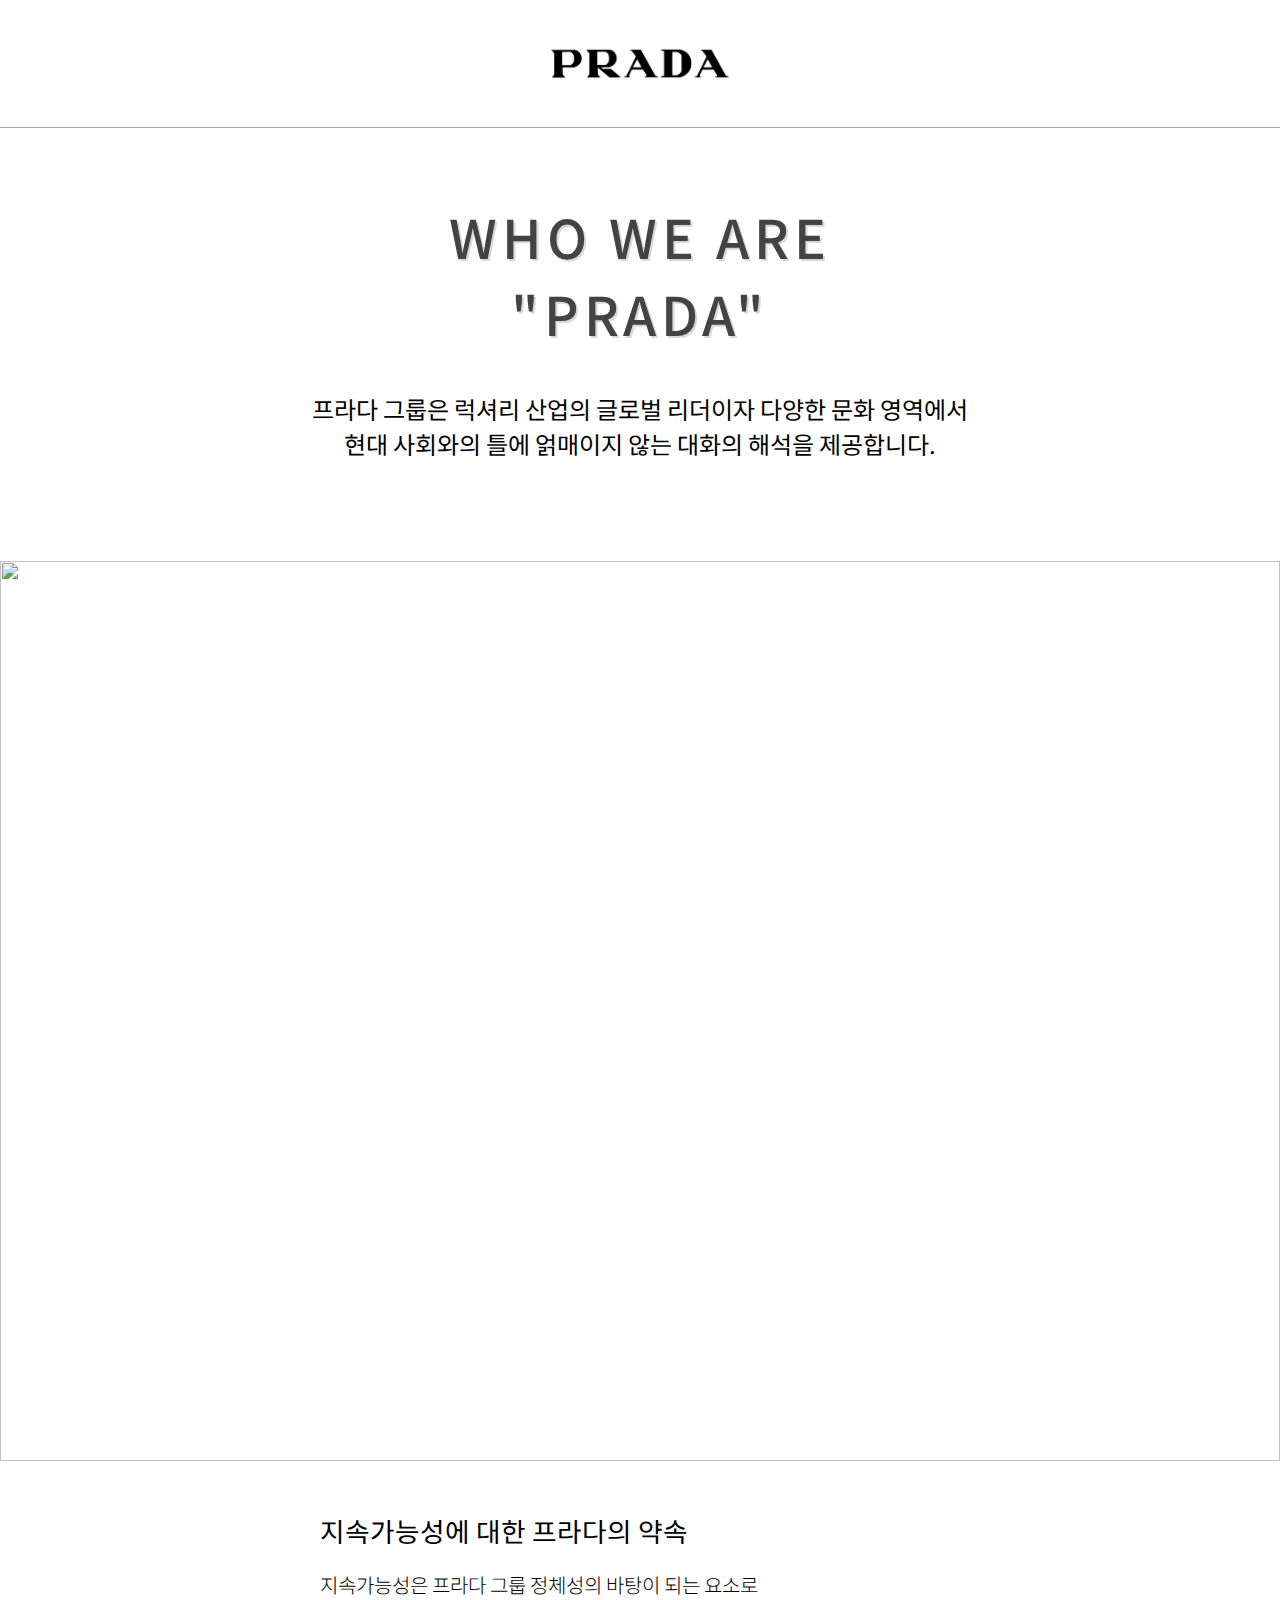
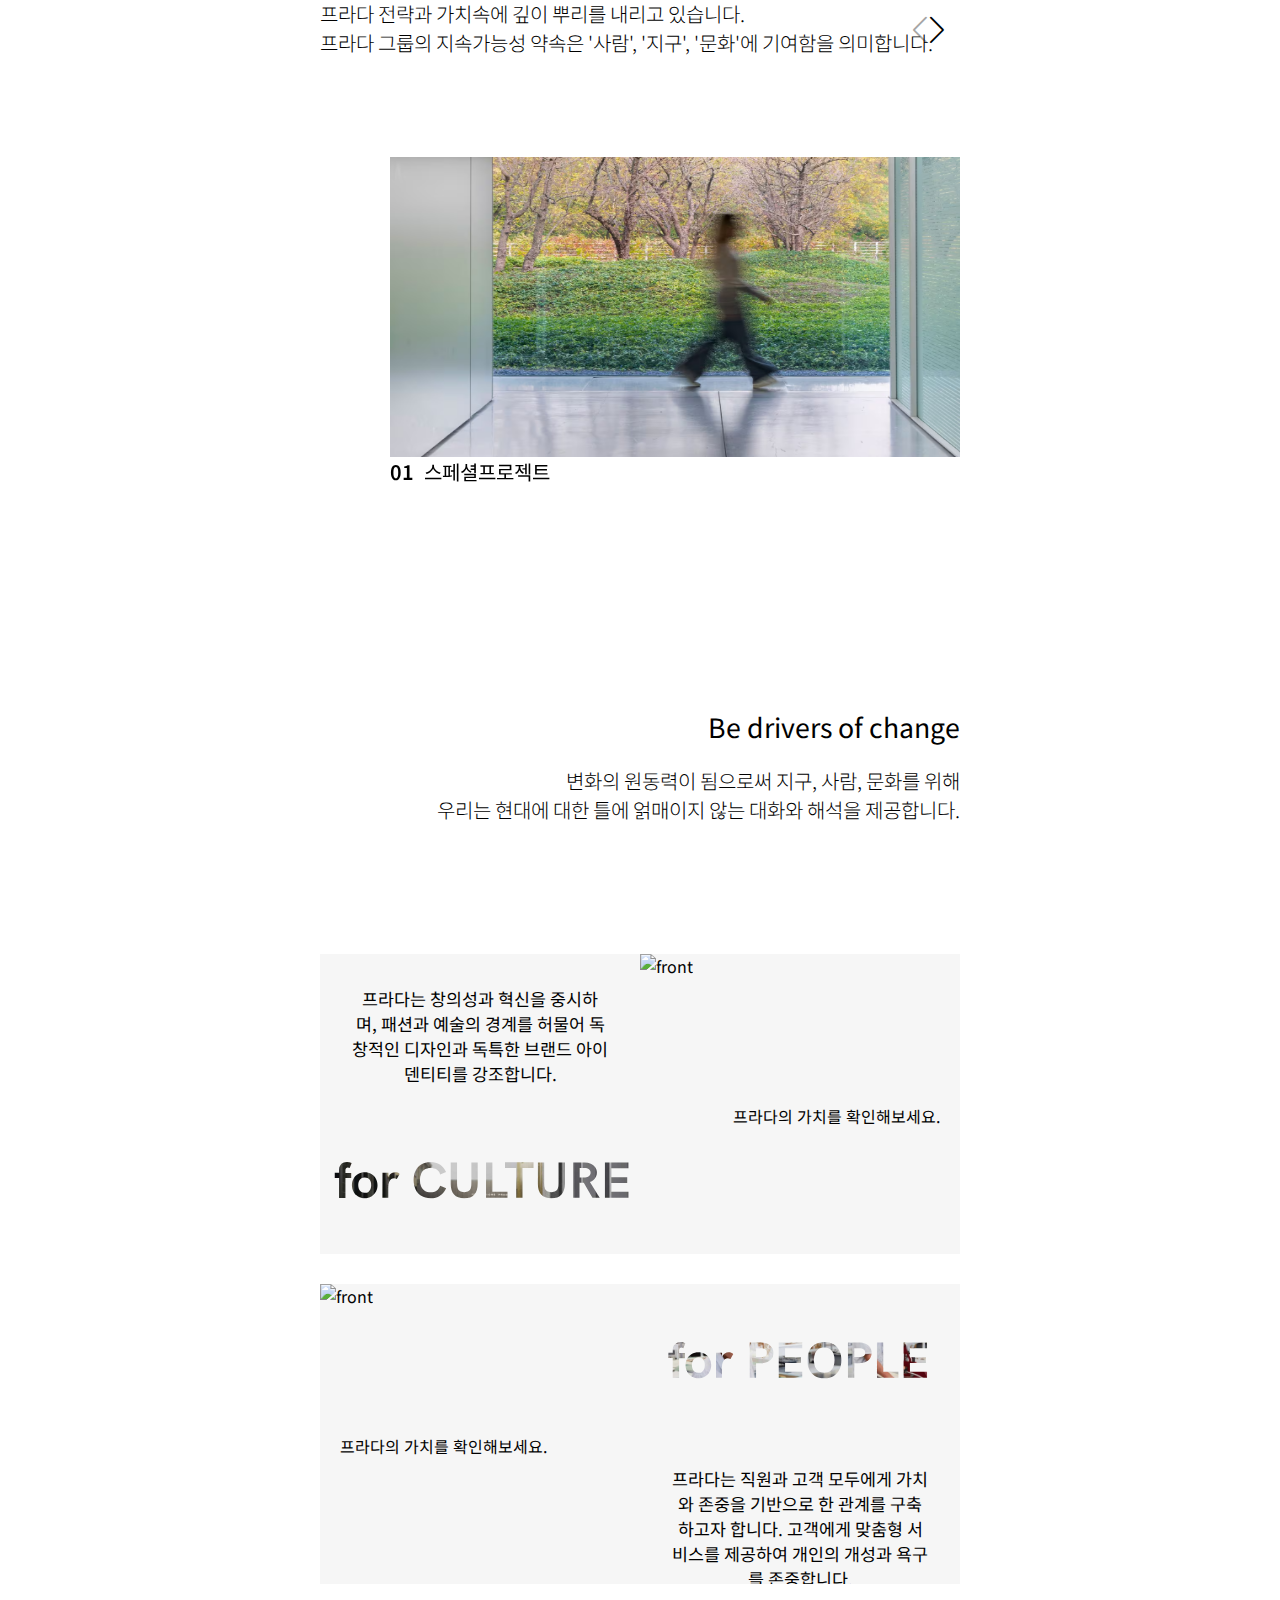
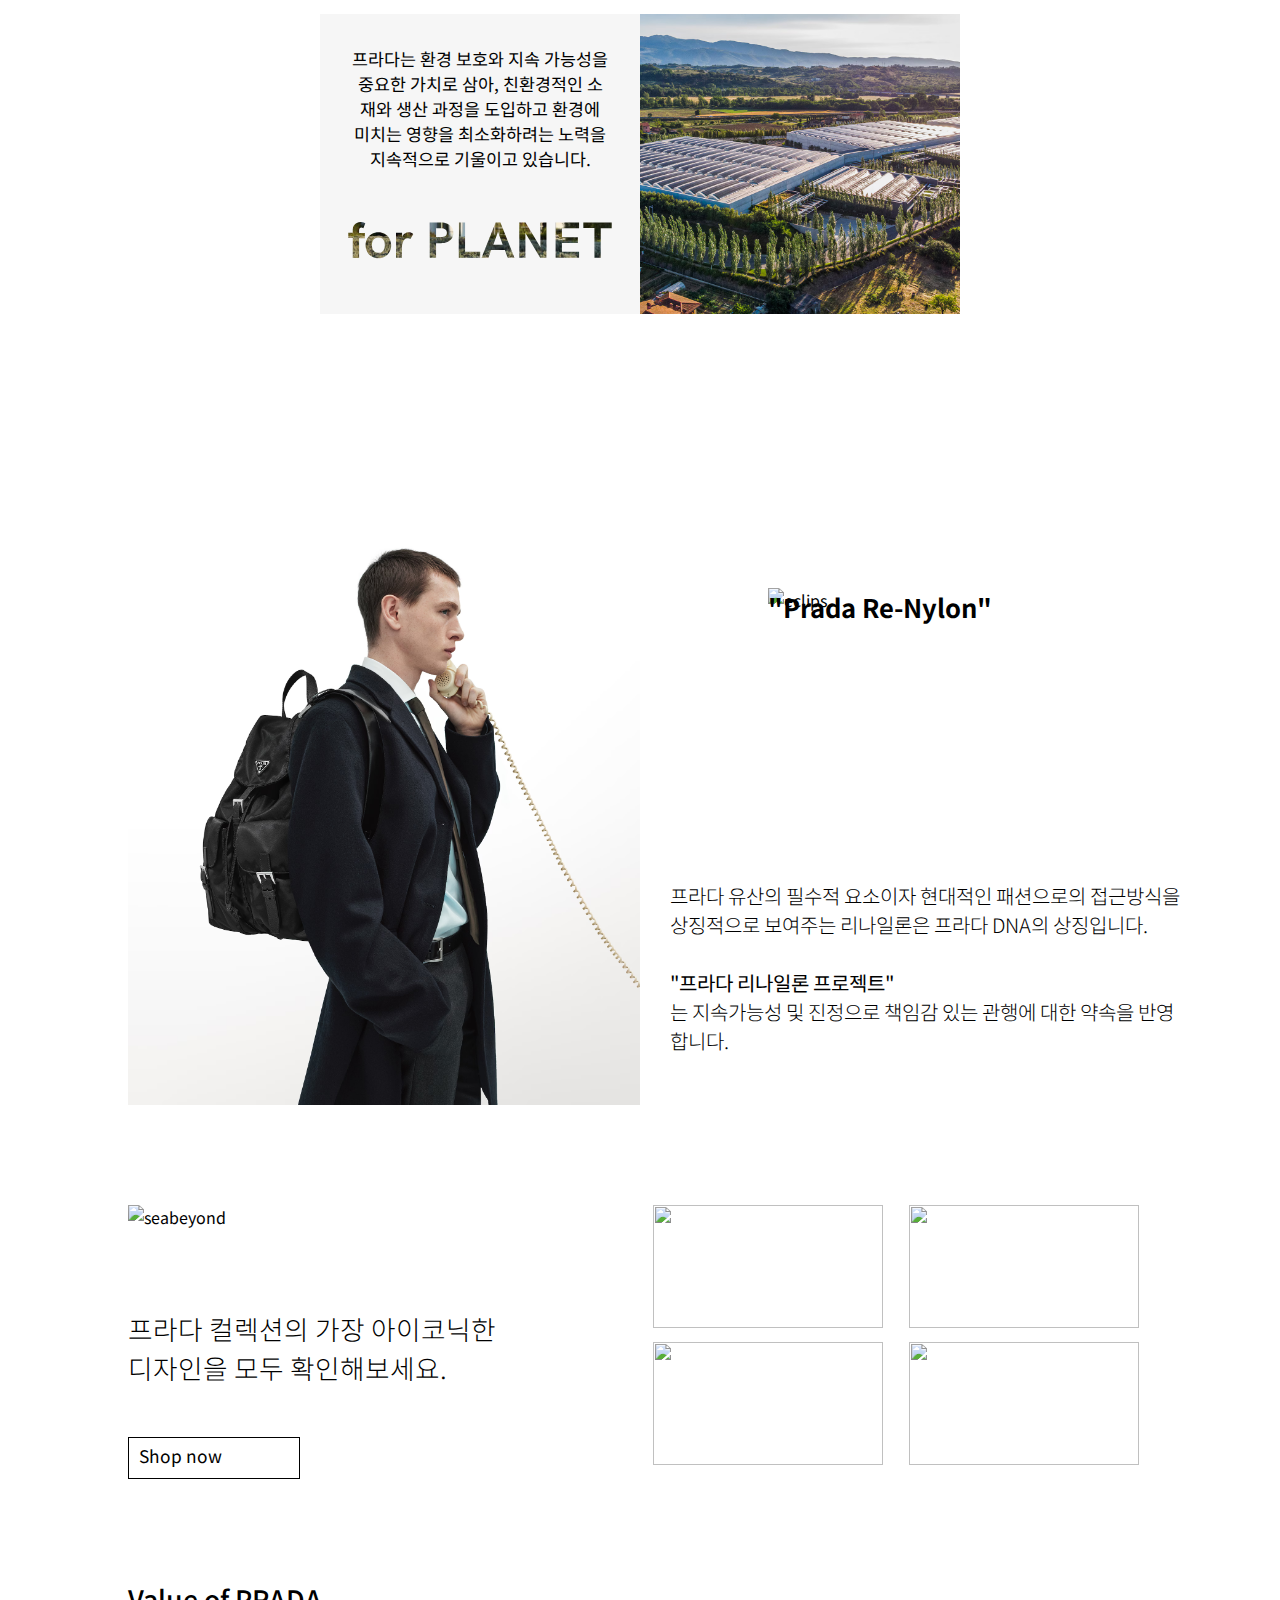
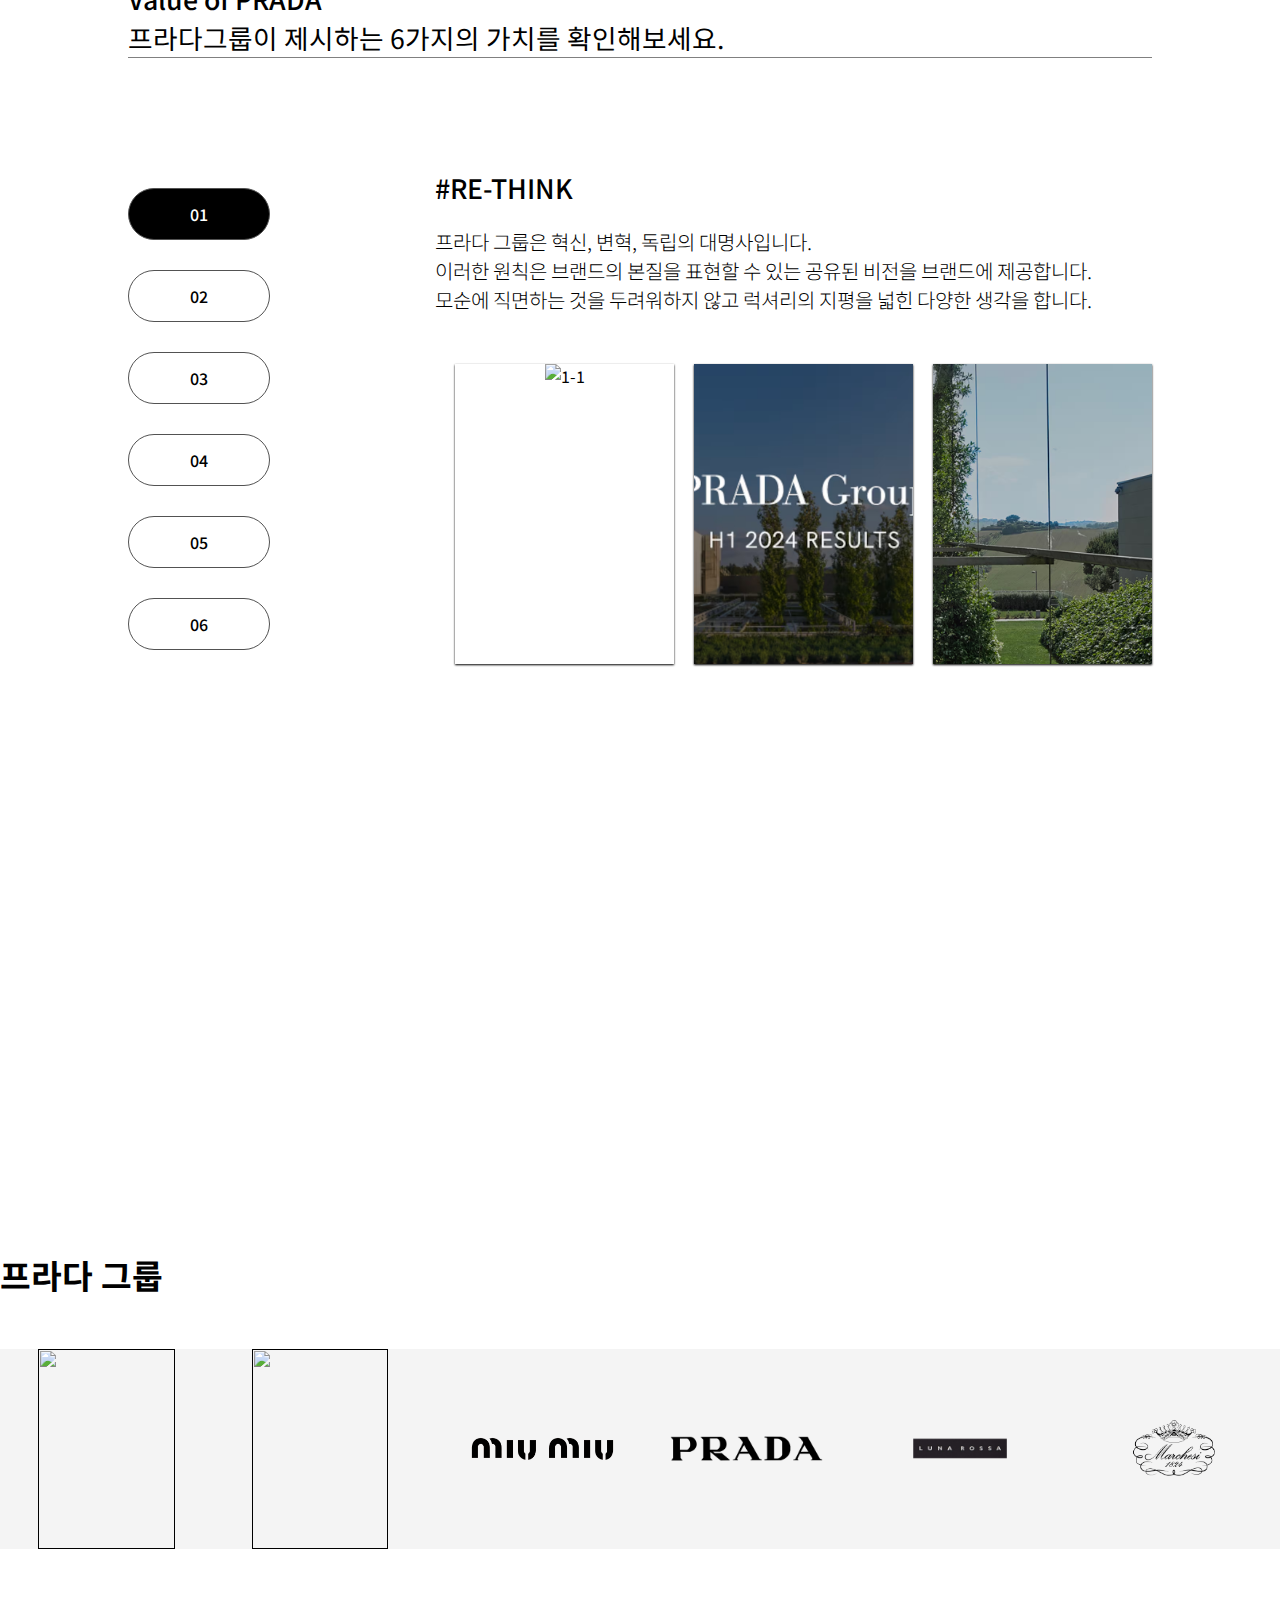
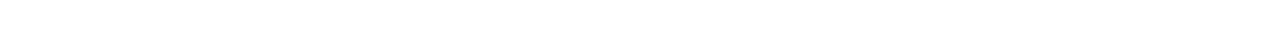
==== commit d2733e67: "넵" ====
--- a/about.html
+++ b/about.html
@@ -20,7 +20,7 @@
   <div id="header">
     <div class="logo">
       <div class="menu"><img src="images/ham.png" alt=""></div>
-      <img class = "headlg" src="images/logo/logo_black_01.png" alt="프라다 헤더 로고">
+      <a href="main.html"><img class = "headlg" src="images/logo/logo_black_01.png" alt="프라다 헤더 로고"></a>
     </div>
     <div class="gnb_wrap">
       <ul class="gnb">
@@ -152,7 +152,7 @@
           <a href="">PRADA SPHERE</a>
         </li>
         <li>
-          <a href="">About</a>
+          <a href="about.html">About</a>
         </li>
       </ul>
     </div>
@@ -495,7 +495,6 @@
         prevEl: ".swiper-button-prev",
         freemode:true
       },
-      
     });
   </script>
 </body>
--- a/css/header.css
+++ b/css/header.css
@@ -19,16 +19,19 @@
 /* --------------------------------------------------- */
 
 #header .logo{
-    width: 150px;
+    width: 100%;
     margin: 30px auto;
+    text-align: center;
+}
+#header .logo .headlg{
+    width: 200px;
+    margin: 0 auto;
+    text-align: center;
+    cursor: pointer;
 }
 #header .logo .menu{
-    width: 100%;
-    margin: 0 auto;
     display: none;
-    cursor: pointer;
 }
-
 #header .gnb_wrap{
     position: relative;
     background-color: white;
@@ -88,22 +91,25 @@
         position: relative;
         text-align: center;
         display: flex;
+        justify-content: center;
     }
-    #header .logo .headlg{
-        width: 30%; 
+    #header .logo>a .headlg{
+        width: 150px; 
         margin: 0 auto;
     }
     #header .logo .menu{
         border: 1px solid blue;
         width: 100px;
         height: 50px;
-        position: absolute;
-        left: 0px; top: 0px;
+
 
     }
         #header .logo .menu img{
-        width: 100%
-
+        width: 100%;
+        height: 100%;
+        border: 1px solid green;
+        /* position: absolute;
+        left: 0px; top: -100px; */
     }
 
     
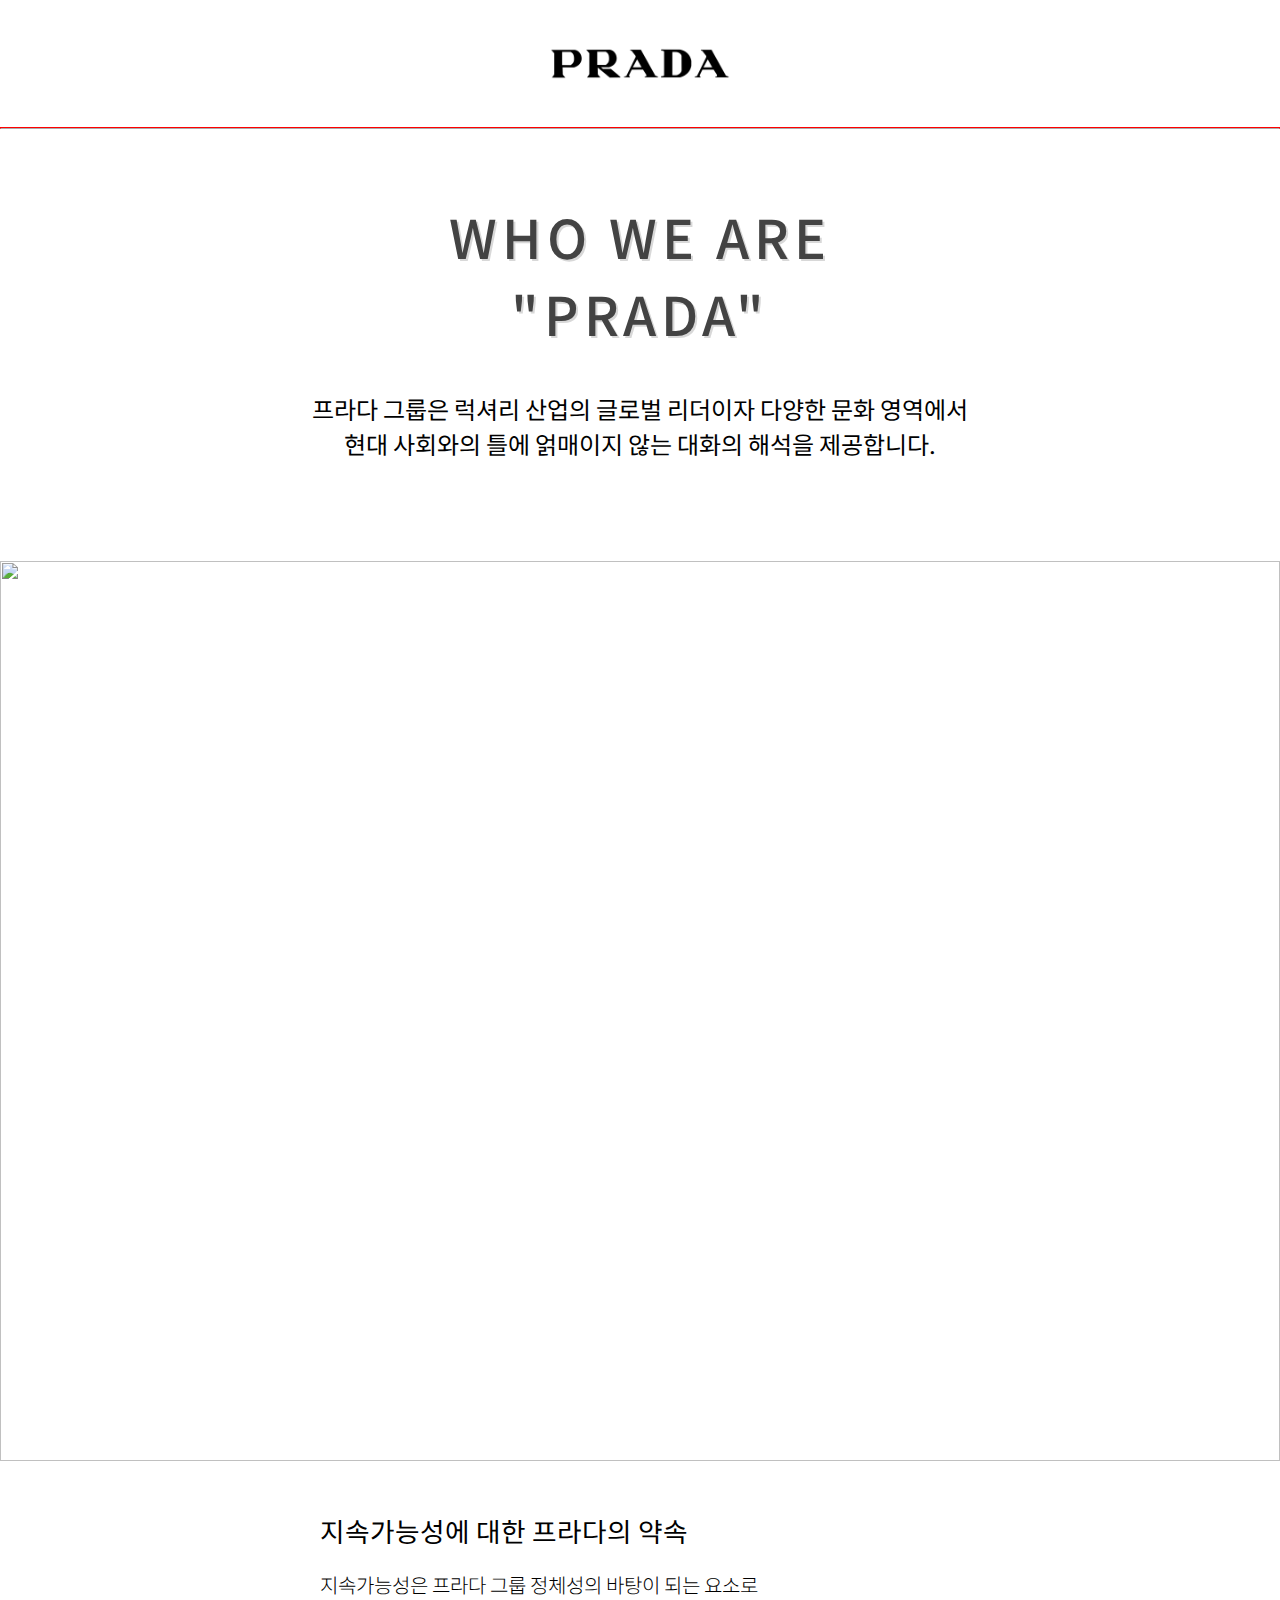
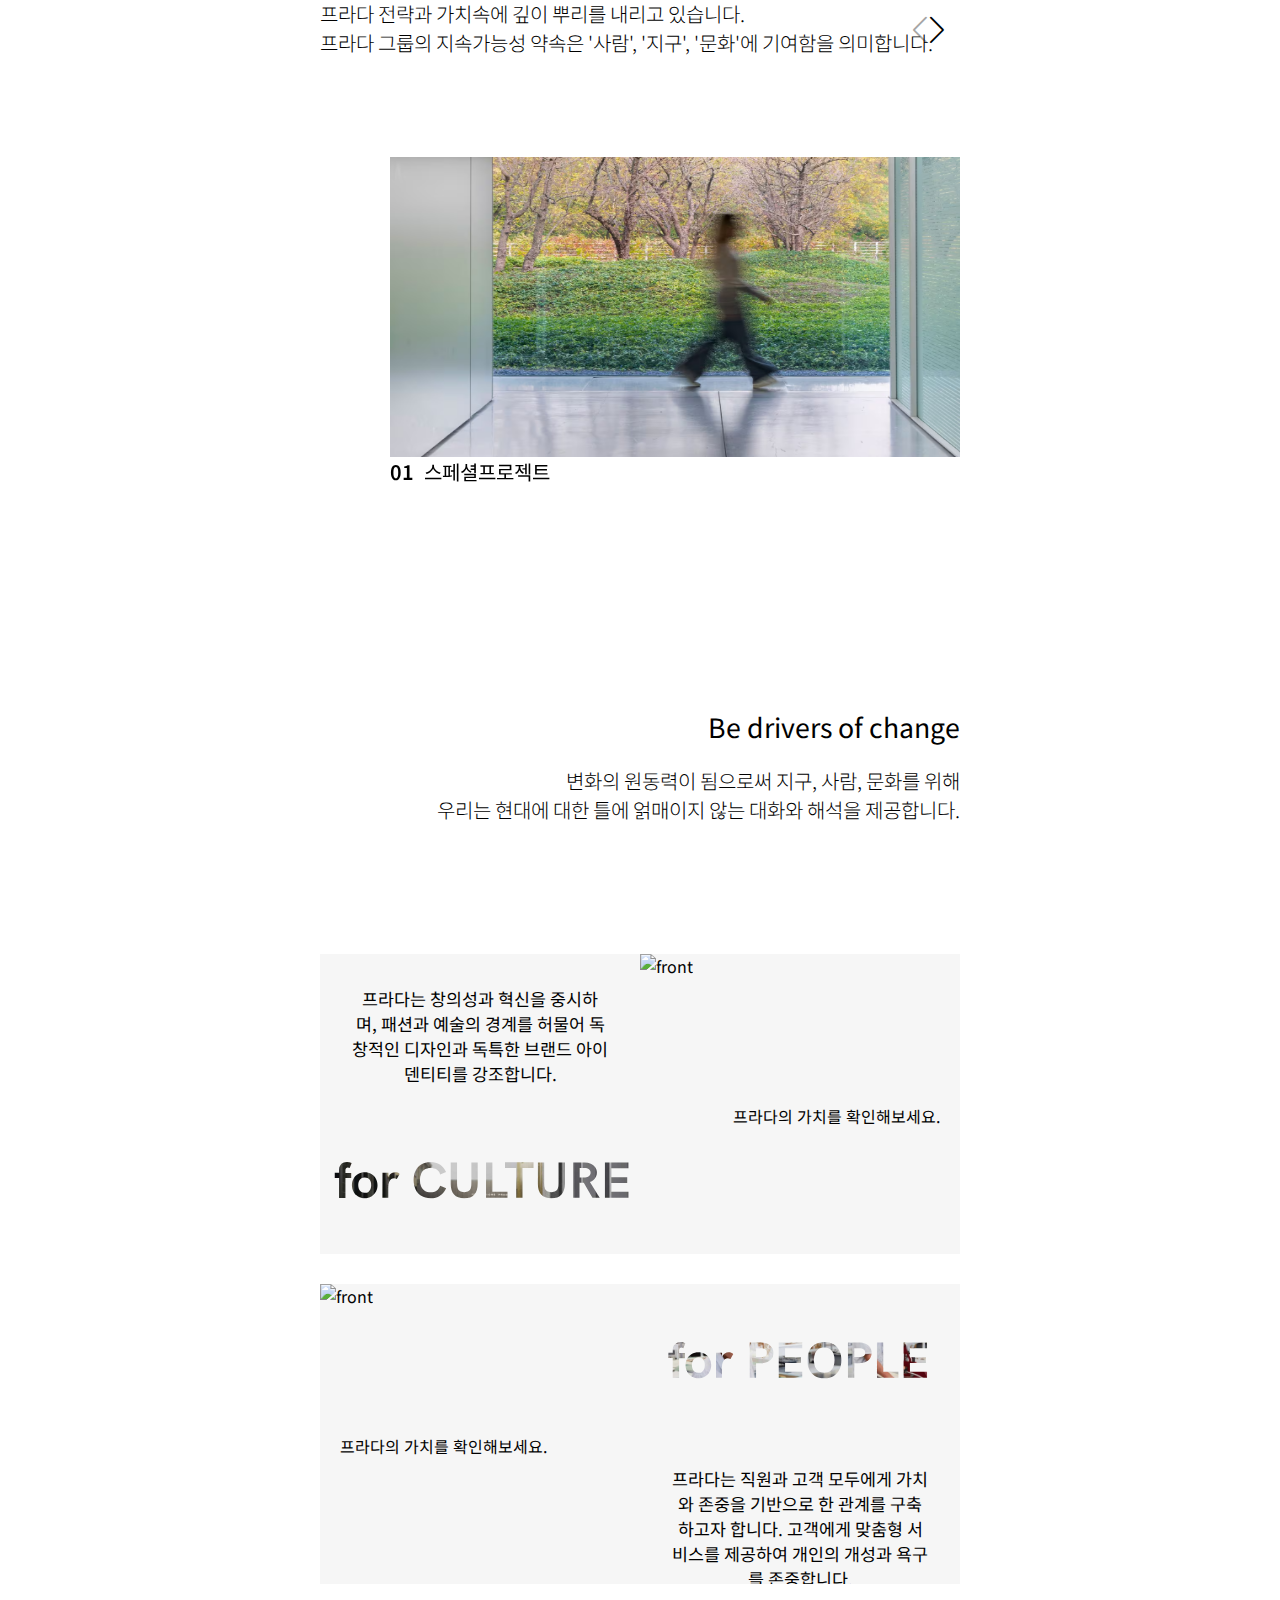
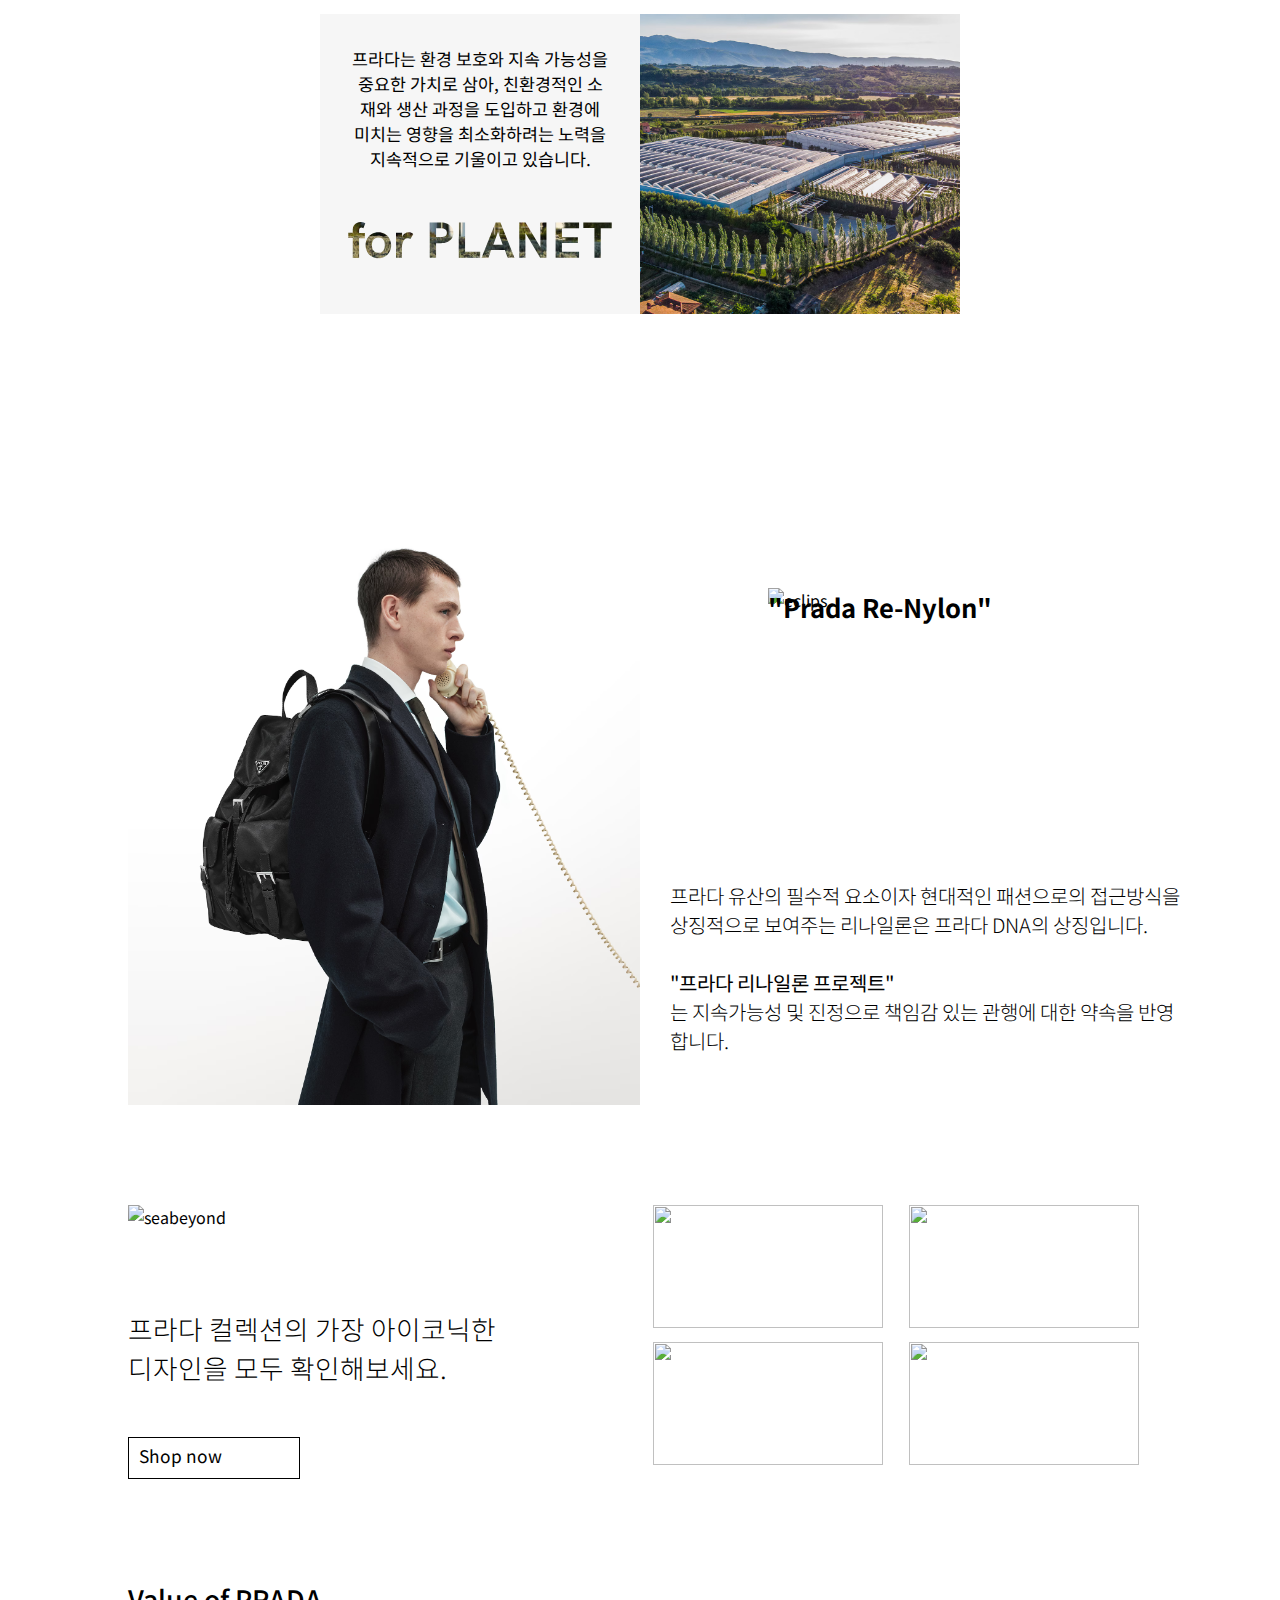
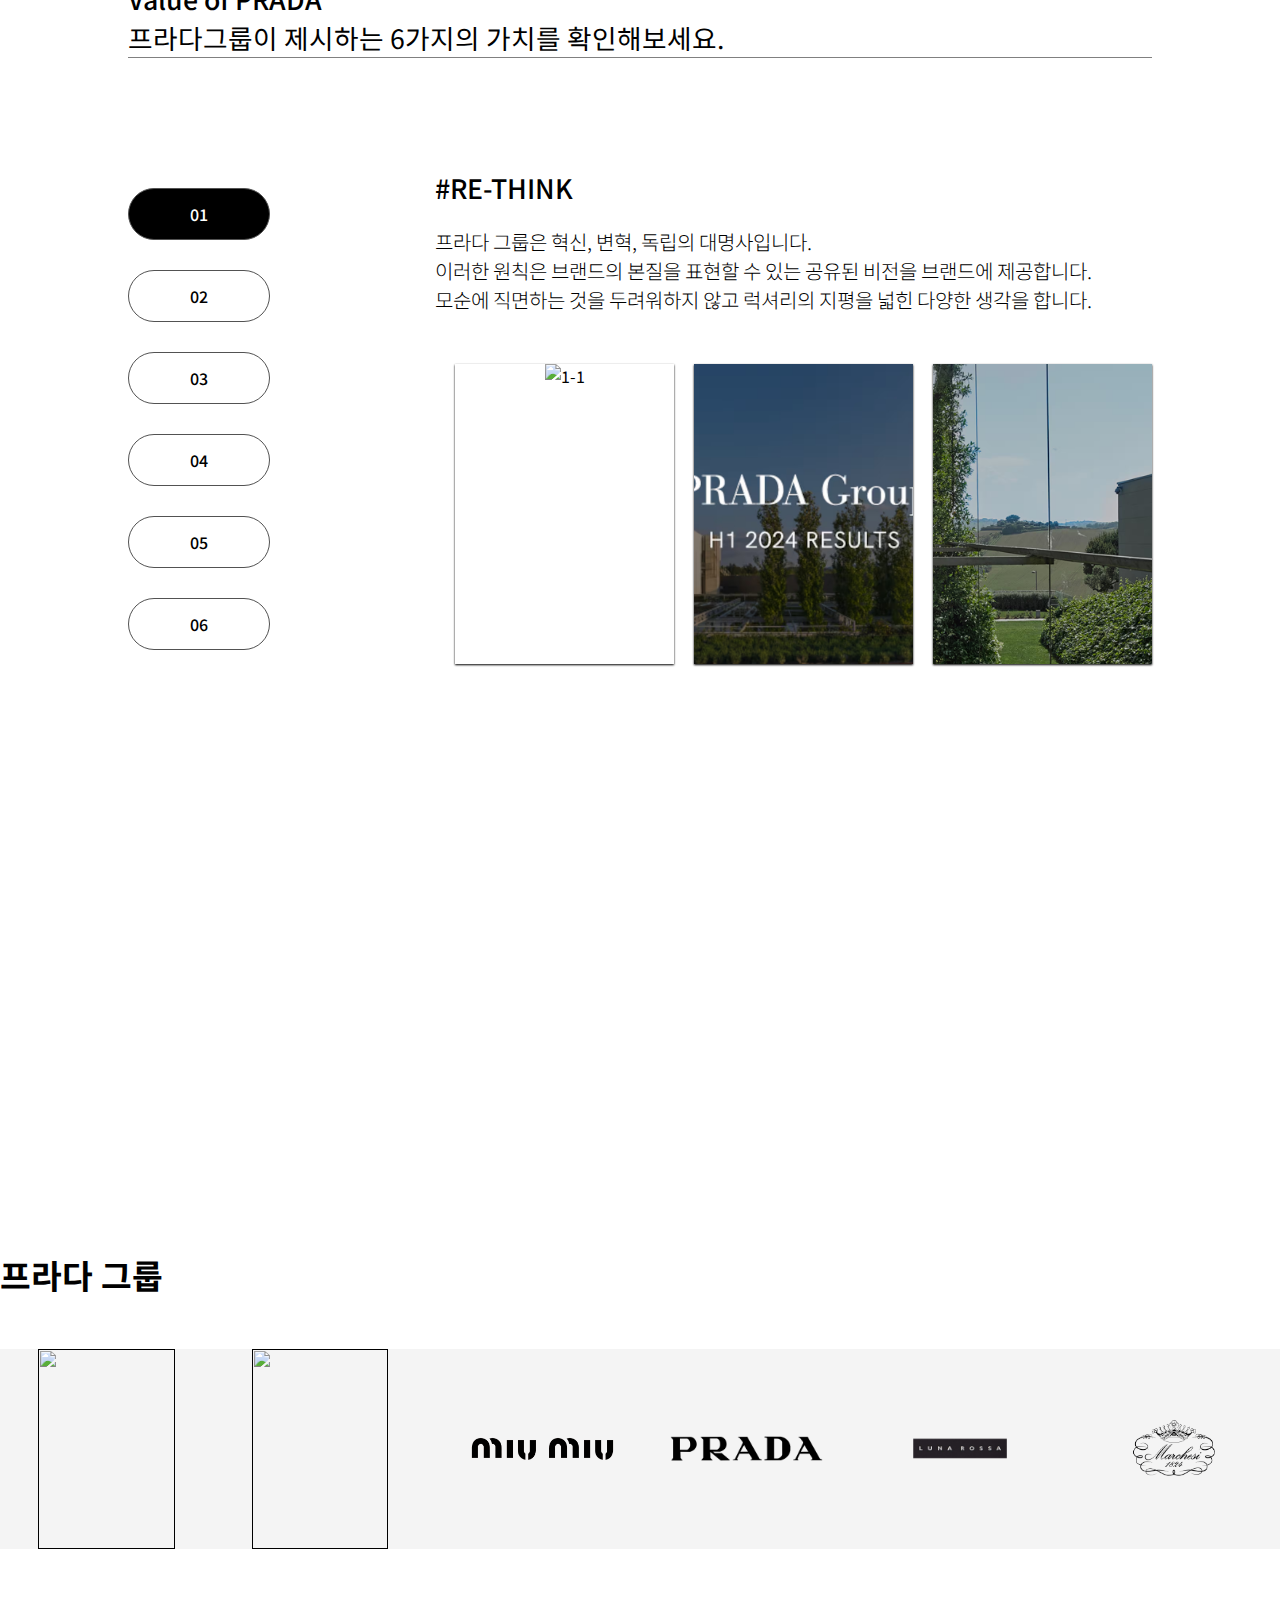
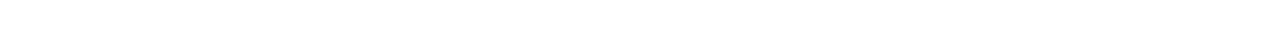
==== commit 90d79262: "hyejin" ====
--- a/about.html
+++ b/about.html
@@ -20,7 +20,7 @@
   <div id="header">
     <div class="logo">
       <div class="menu"><img src="images/ham.png" alt=""></div>
-      <a href="main.html"><img class = "headlg" src="images/logo/logo_black_01.png" alt="프라다 헤더 로고"></a>
+      <img class = "headlg" src="images/logo/logo_black_01.png" alt="프라다 헤더 로고">
     </div>
     <div class="gnb_wrap">
       <ul class="gnb">
@@ -152,7 +152,7 @@
           <a href="">PRADA SPHERE</a>
         </li>
         <li>
-          <a href="about.html">About</a>
+          <a href="">About</a>
         </li>
       </ul>
     </div>
@@ -495,6 +495,7 @@
         prevEl: ".swiper-button-prev",
         freemode:true
       },
+      
     });
   </script>
 </body>
--- a/css/header.css
+++ b/css/header.css
@@ -38,10 +38,11 @@
 }
 #header .gnb_wrap .gnb{
     width: 100%;
-    min-width: 1500px;
+    /* min-width: 1024px; */
     margin: 0 auto;
     display: flex;
     justify-content: space-evenly;
+    border: 1px solid red;
     border-bottom: 1px solid rgba(0, 0, 0, 0.328);
     box-sizing: border-box;
     padding: 0px 250px;
@@ -78,10 +79,15 @@
 }
 
 
-
 /* --------------------------------------------------- */
-
-@media all and (max-width: 768px){
+@media all and (min-width: 769px) and (max-width: 1024px) {
+    #header .gnb_wrap .gnb{
+        width: 1024px;
+        padding: 0px;
+    }
+}
+/* --------------------------------------------------- */
+@media all and (min-width: 394px) and (max-width: 768px){
     #header .gnb_wrap{
     display: none;
 }
@@ -90,27 +96,20 @@
         width: 100%;
         position: relative;
         text-align: center;
-        display: flex;
-        justify-content: center;
+        /* display: flex;
+        justify-content: center; */
     }
-    #header .logo>a .headlg{
+    #header .logo .headlg{
         width: 150px; 
         margin: 0 auto;
+        border: 1px solid black;
     }
-    #header .logo .menu{
-        border: 1px solid blue;
-        width: 100px;
-        height: 50px;
-
-
+    
+}
+/* --------------------------------------------------- */
+@media all and (min-width: 0px) and (max-width: 393px) {
+    #header .gnb_wrap .gnb{
+        width: 393px;
+        padding: 0px;
     }
-        #header .logo .menu img{
-        width: 100%;
-        height: 100%;
-        border: 1px solid green;
-        /* position: absolute;
-        left: 0px; top: -100px; */
-    }
-
-    
 }--- a/css/burger.css
+++ b/css/burger.css
@@ -96,12 +96,18 @@
 }
 #header .logo .menu{
     display: block;
+    border: 1px solid blue;
+    width: 100px;
+    height: 50px;
+    position: absolute;
+    left: 0px;
+    top: 0px;
 }
 #header .logo .menu img{
     width: 40px;
     height: 40px;
-    position: absolute;
-    left: 30px; top: 35px;
+    margin-top: 5px;
+    border: 1px solid green;
 }
 #header .ham .ham_gnb>li{
     text-align: left;
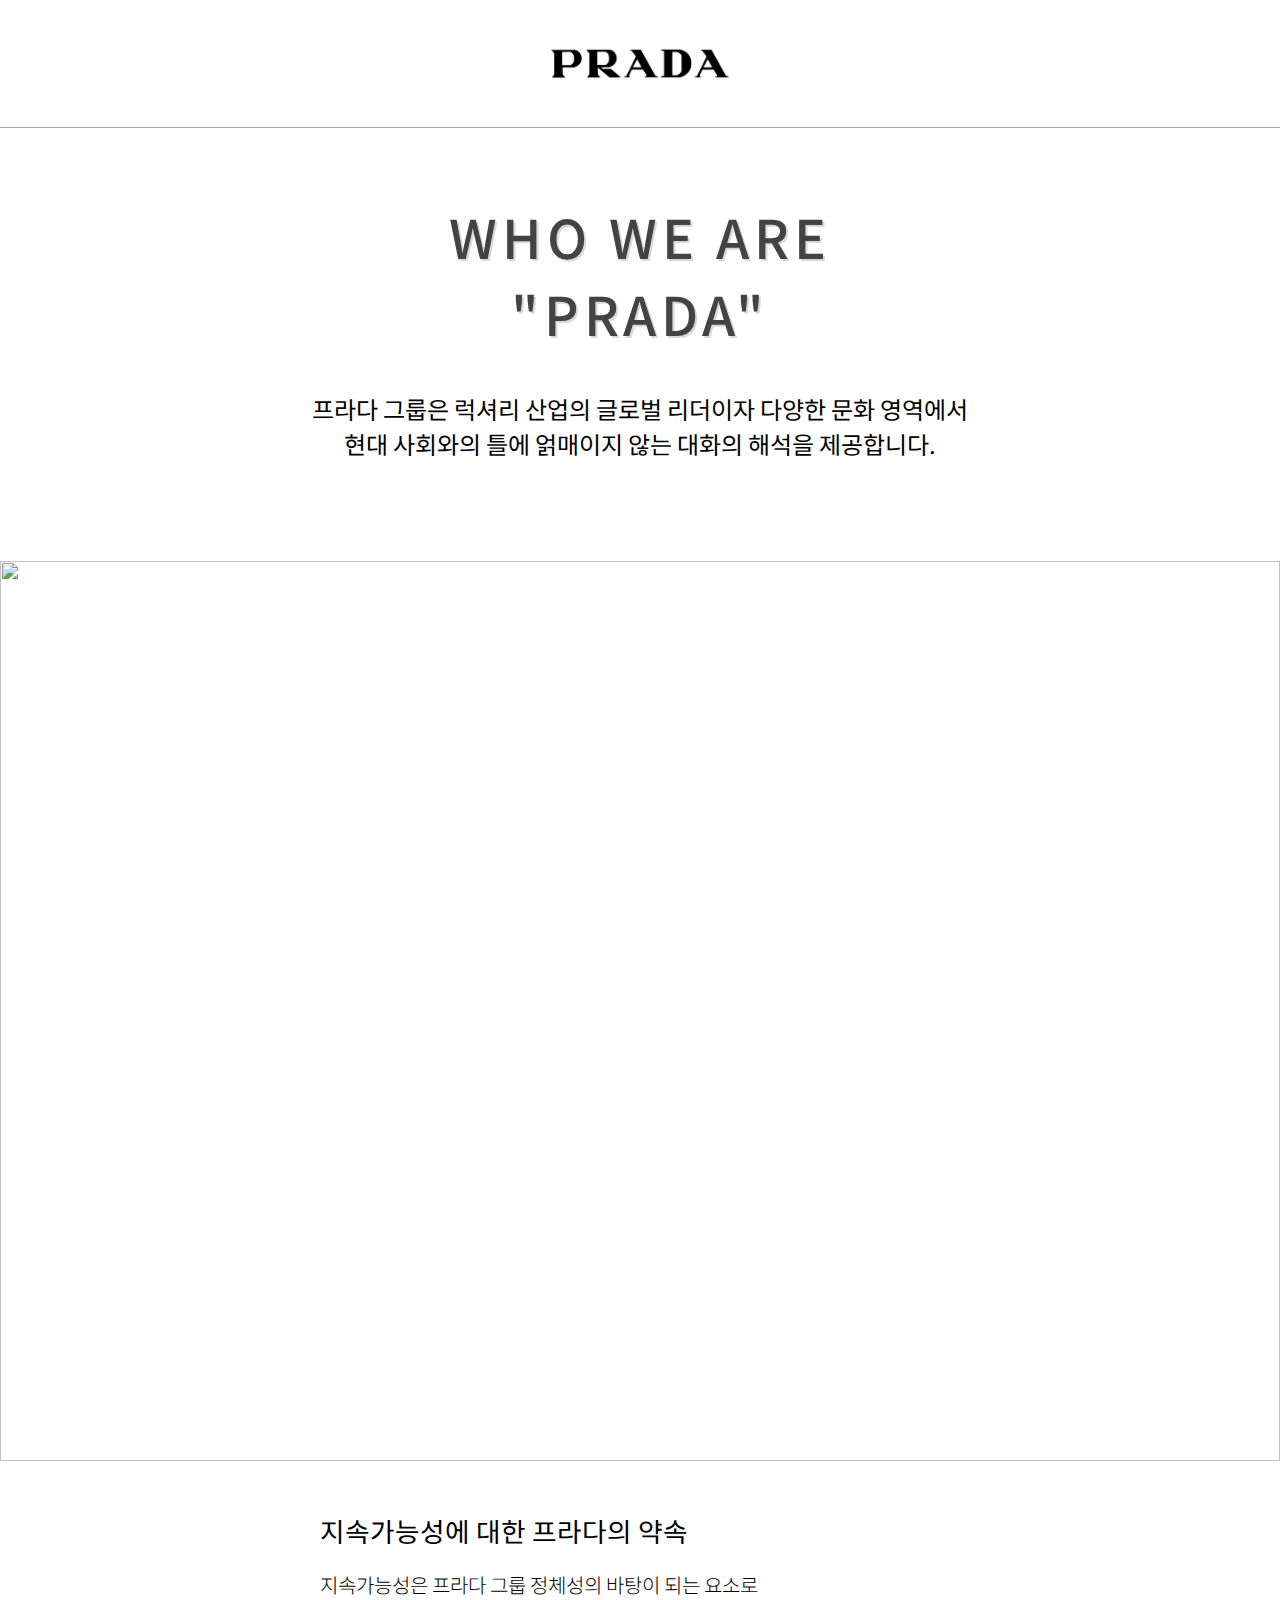
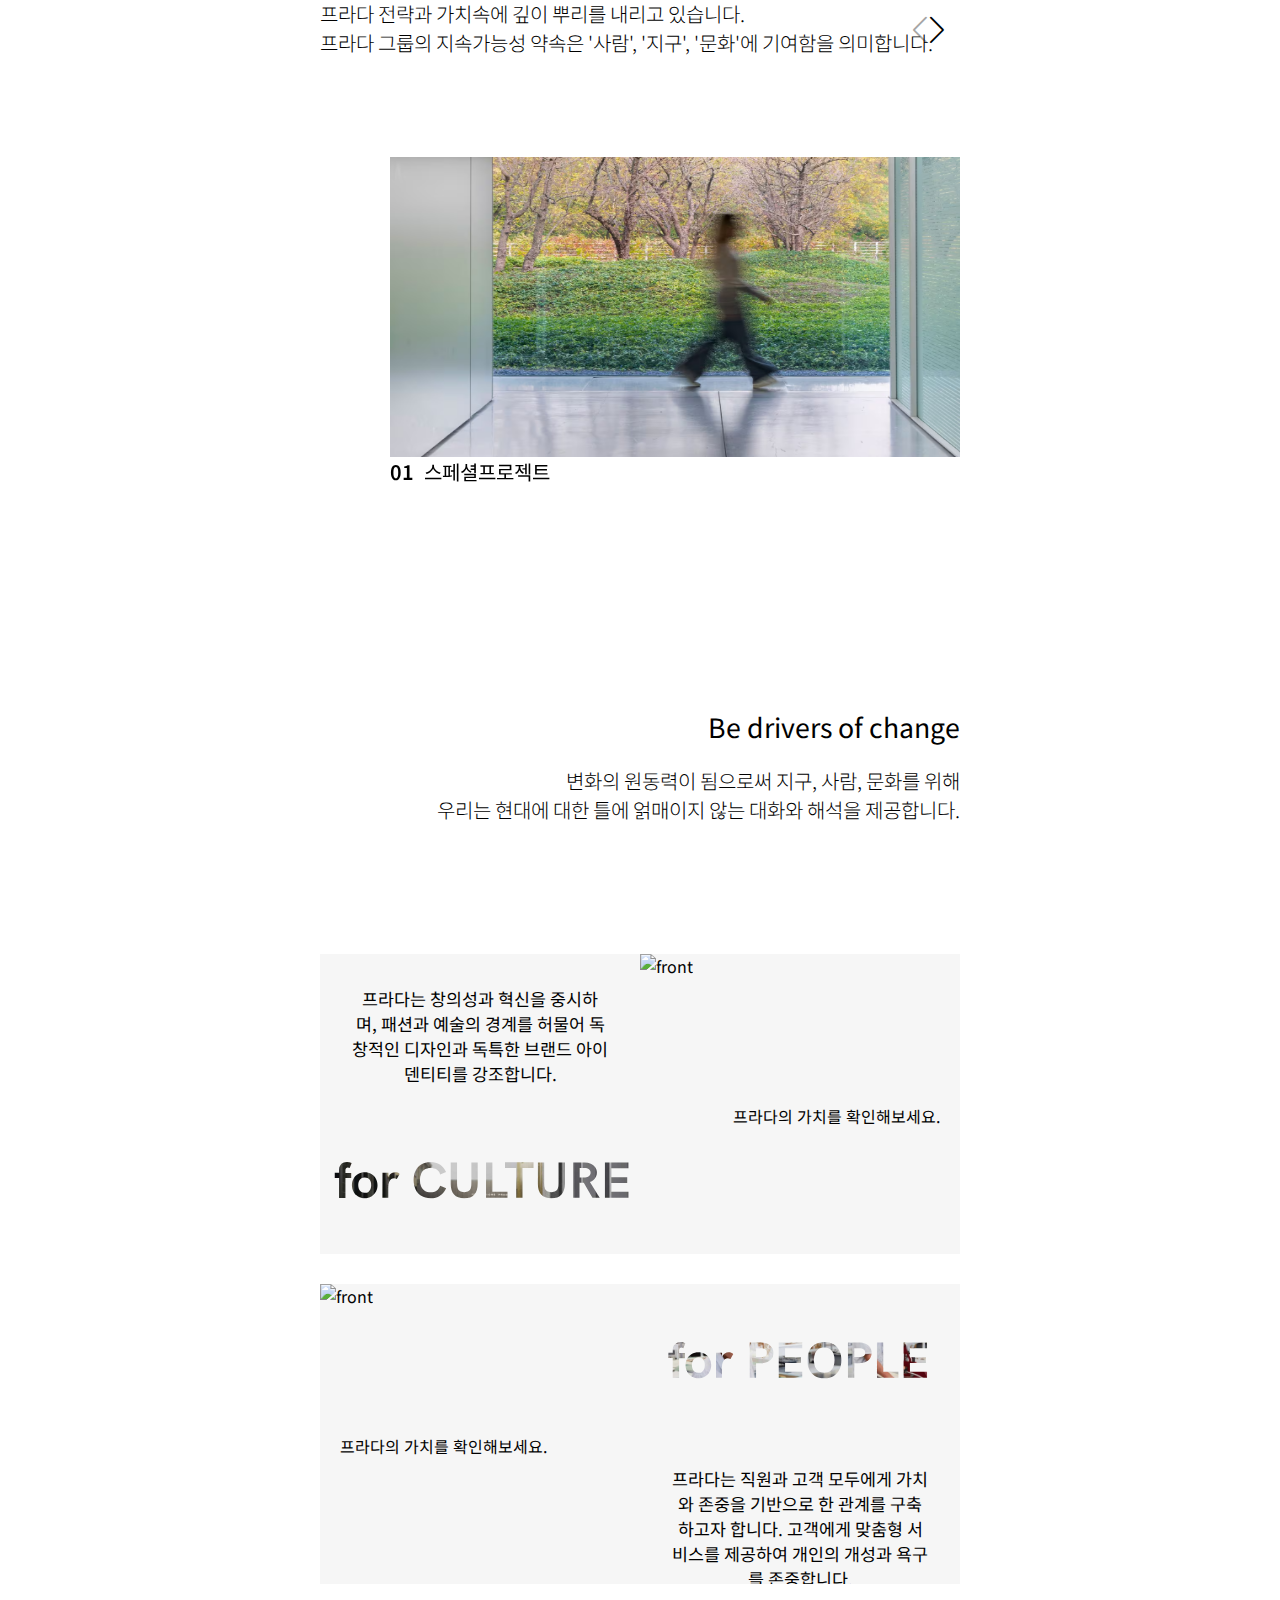
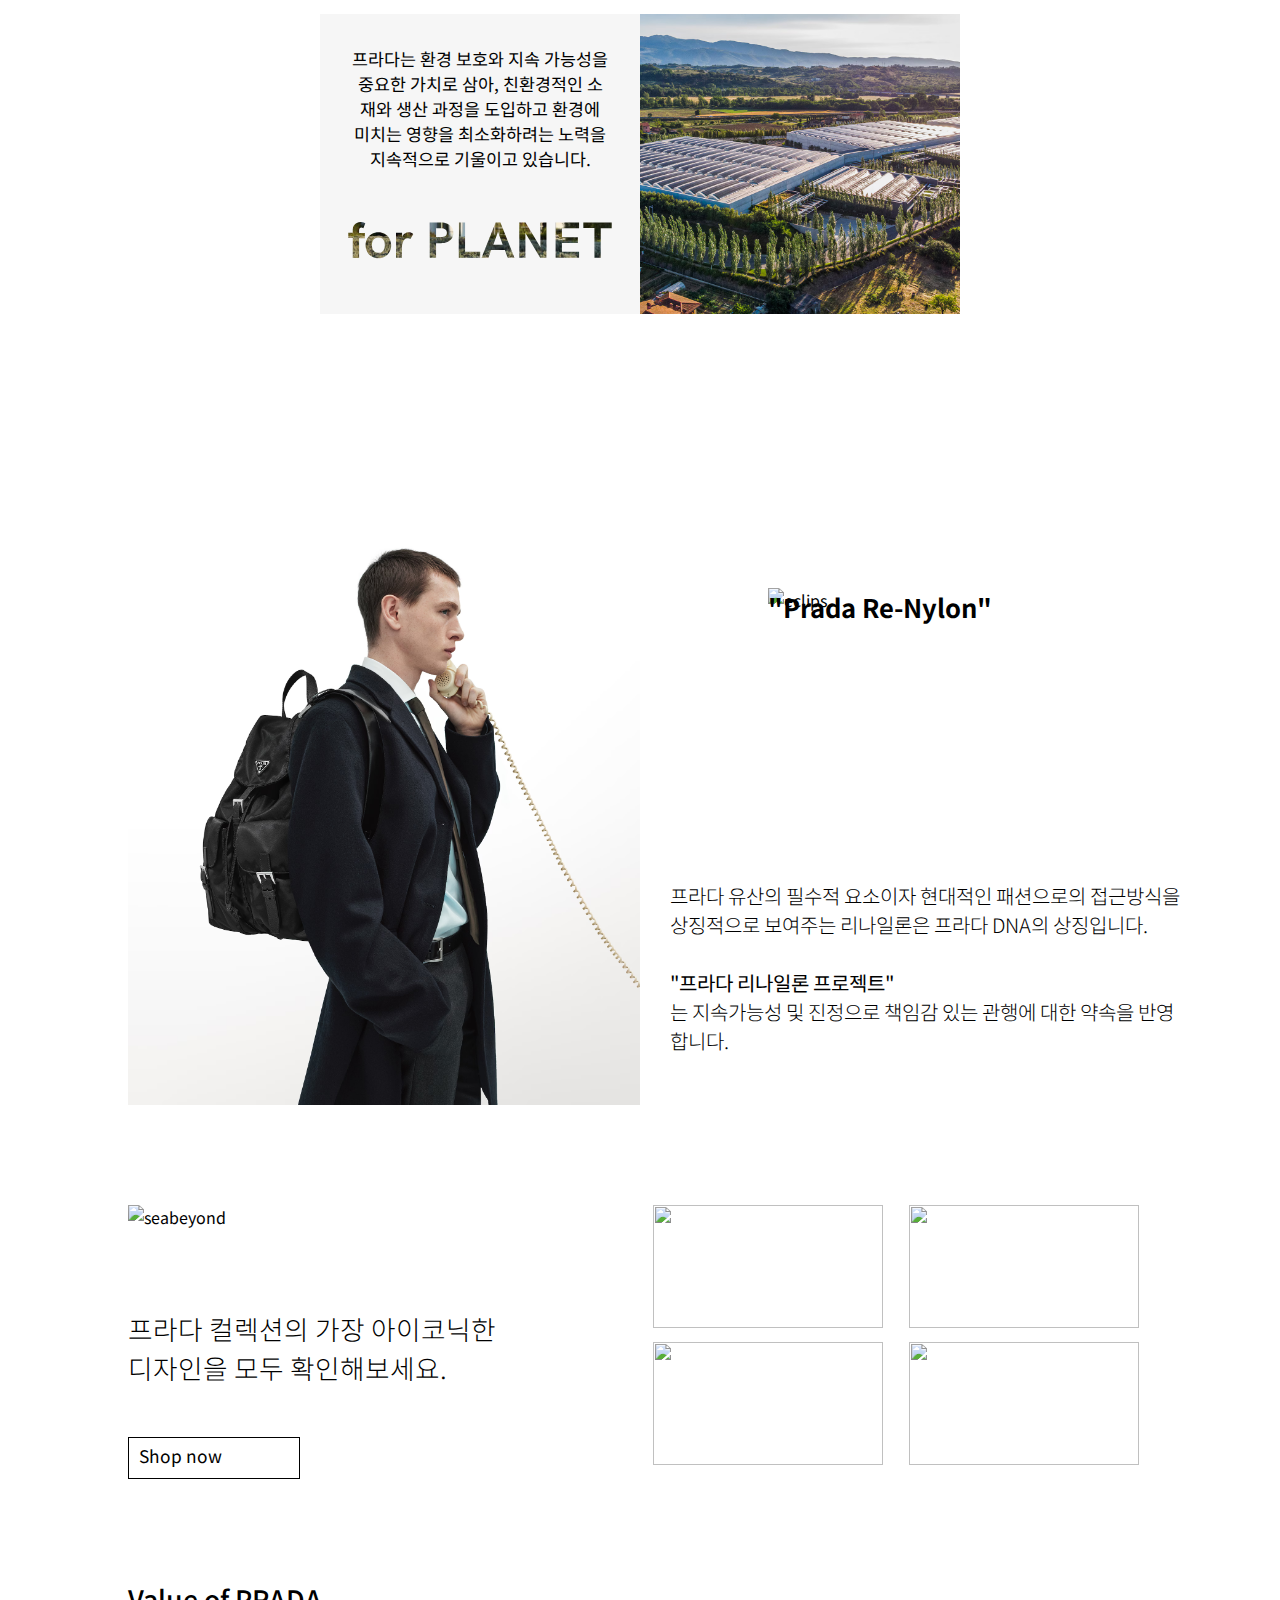
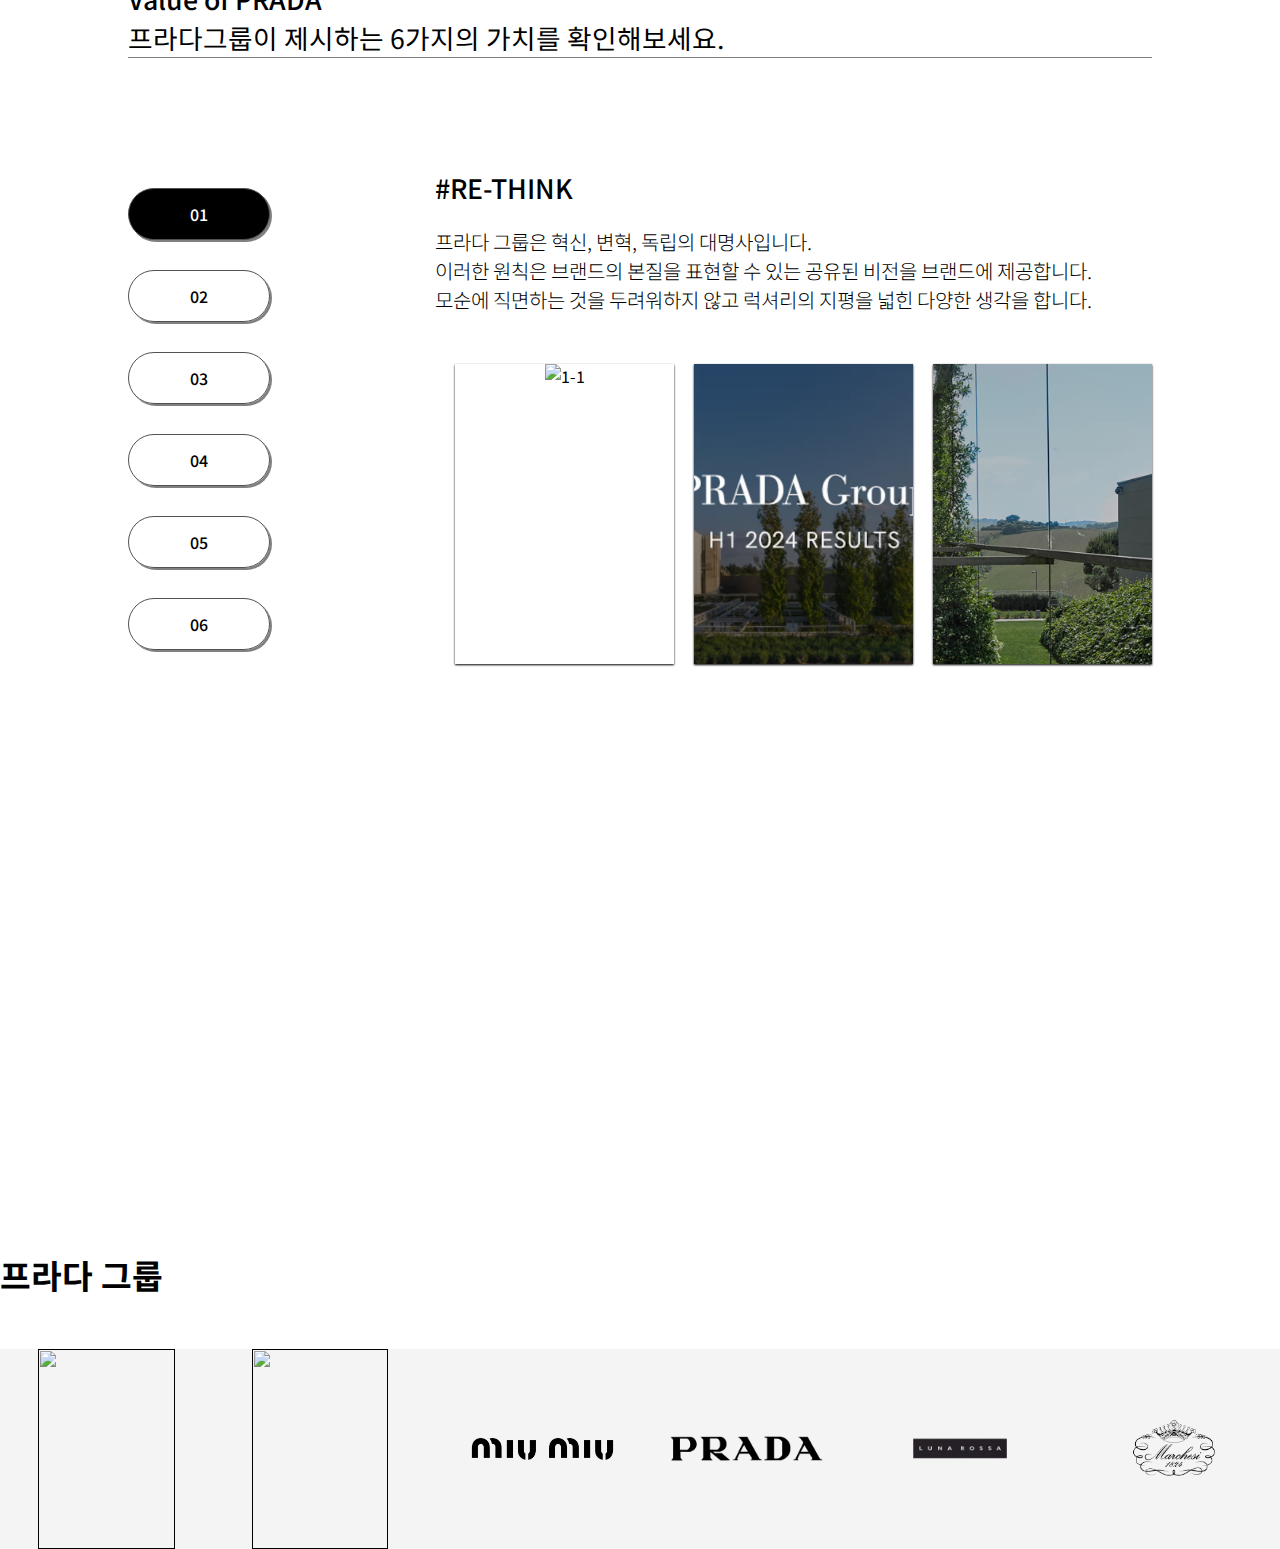
==== commit a2b0031e: "서브수정" ====
--- a/about.html
+++ b/about.html
@@ -20,7 +20,7 @@
   <div id="header">
     <div class="logo">
       <div class="menu"><img src="images/ham.png" alt=""></div>
-      <img class = "headlg" src="images/logo/logo_black_01.png" alt="프라다 헤더 로고">
+      <a href="index.html"><img class = "headlg" src="images/logo/logo_black_01.png" alt="프라다 헤더 로고"></a>
     </div>
     <div class="gnb_wrap">
       <ul class="gnb">
@@ -152,7 +152,7 @@
           <a href="">PRADA SPHERE</a>
         </li>
         <li>
-          <a href="">About</a>
+          <a href="about.html">About</a>
         </li>
       </ul>
     </div>
@@ -236,7 +236,7 @@
         <li><i class="fa-brands fa-instagram"></i></li>
         <li><i class="fa-brands fa-facebook"></i></li>
       </ul>
-      <div class="ham_logo"><img src="images/logo/logo_black_01.png" alt=""></div>
+      <a href="index.html"><div class="ham_logo"><img src="images/logo/logo_black_01.png" alt=""></div></a>
     </div>
   </div>
   <div id="section">
@@ -495,7 +495,6 @@
         prevEl: ".swiper-button-prev",
         freemode:true
       },
-      
     });
   </script>
 </body>
--- a/css/about.css
+++ b/css/about.css
@@ -402,6 +402,7 @@
   margin-top: 30px;
   cursor: pointer;
   font-weight: 500;
+  box-shadow: 2px 2px gray;
 }
 #section .value .tab_bt>li.on p{
   background-color: black;
@@ -564,10 +565,6 @@
 
 /* -------------------------footer-------------------- */
 
-
-#footer{
-  margin-top: 100px;
-}
 /* ------tablet------------------------------------------------- */
 
 @media all and (min-width:769px) and (max-width:1024px){
@@ -795,7 +792,7 @@
   /* margin-top: 100px; */
 }
 #section .renylon .renylon_intro .renylon_txt{
-  width: 100%;height: 200px;
+  width: 100%;height: 300px;
   font-size: 11pt; text-align: center;
   margin: 0px auto;
   /* border: 1px solid blue; */
@@ -812,10 +809,11 @@
   display: none;
 }
 #section .renylon .renylon_conts .renylon_left{
-  width: 100%;
+  width: 100%;;
 }
 #section .renylon .renylon_conts .renylon_left .renylon_detail{
-  width: 100%; margin: 50px auto;
+  width: 100%;
+  margin: 100px auto;
   font-size: 12pt;
   text-align: center;
   /* border: 1px solid red; */
@@ -841,9 +839,12 @@
   width: 25%;
   height: 40%;
 }
-#section .renylon .renylon_conts .renylon_product li .pro_name{
-  font-size: 15pt;
-  color: black;
+#section .renylon .renylon_conts .renylon_product>li .pro_name{
+  width: 50%;height: 10%;
+  font-size: 10pt;
+  position: absolute;
+  bottom: 0;right: 0;
+  border: 1px solid red;
 }
 #section .renylon .renylon_conts .renylon_product li .angle{
   border-bottom: 90px solid rgba(128, 128, 128, 0.229);
@@ -924,37 +925,40 @@
 #section .pradagroup .pradagroup_title{
   font-size: 20pt;
 }
-}
-
-
-
-
-
-
-
-
-
-
-
-
-
-
-
-
-
-
-
-
-
-
-
-
-
-
-
-
-
-
-
-
-
+#section .pradagroup .logo_gr li>a>img{
+  height: 100px;
+}
+}
+
+
+
+
+
+
+
+
+
+
+
+
+
+
+
+
+
+
+
+
+
+
+
+
+
+
+
+
+
+
+
+
+
--- a/css/header.css
+++ b/css/header.css
@@ -33,16 +33,16 @@
     display: none;
 }
 #header .gnb_wrap{
+    width: 100%;
     position: relative;
     background-color: white;
 }
 #header .gnb_wrap .gnb{
     width: 100%;
-    /* min-width: 1024px; */
+    min-width: 1500px;
     margin: 0 auto;
     display: flex;
     justify-content: space-evenly;
-    border: 1px solid red;
     border-bottom: 1px solid rgba(0, 0, 0, 0.328);
     box-sizing: border-box;
     padding: 0px 250px;
@@ -79,37 +79,36 @@
 }
 
 
+
 /* --------------------------------------------------- */
-@media all and (min-width: 769px) and (max-width: 1024px) {
-    #header .gnb_wrap .gnb{
-        width: 1024px;
-        padding: 0px;
-    }
-}
-/* --------------------------------------------------- */
-@media all and (min-width: 394px) and (max-width: 768px){
+
+@media all and (max-width: 768px){
     #header .gnb_wrap{
     display: none;
 }
     #header .logo{
-        border: 1px solid red;
+        /* border: 1px solid red; */
         width: 100%;
         position: relative;
         text-align: center;
-        /* display: flex;
-        justify-content: center; */
+        display: flex;
+        justify-content: center;
     }
-    #header .logo .headlg{
+    #header .logo>a .headlg{
         width: 150px; 
         margin: 0 auto;
-        border: 1px solid black;
     }
+    #header .logo .menu{
+        /* border: 1px solid blue; */
+        width: 100px;
+        height: 50px;
+
+    }
+        #header .logo .menu img{
+        width: 100%;
+        height: 100%;
+        /* border: 1px solid green; */
+    }
+
     
-}
-/* --------------------------------------------------- */
-@media all and (min-width: 0px) and (max-width: 393px) {
-    #header .gnb_wrap .gnb{
-        width: 393px;
-        padding: 0px;
-    }
 }--- a/css/burger.css
+++ b/css/burger.css
@@ -96,7 +96,7 @@
 }
 #header .logo .menu{
     display: block;
-    border: 1px solid blue;
+    /* border: 1px solid blue; */
     width: 100px;
     height: 50px;
     position: absolute;
@@ -107,7 +107,7 @@
     width: 40px;
     height: 40px;
     margin-top: 5px;
-    border: 1px solid green;
+    /* border: 1px solid green; */
 }
 #header .ham .ham_gnb>li{
     text-align: left;
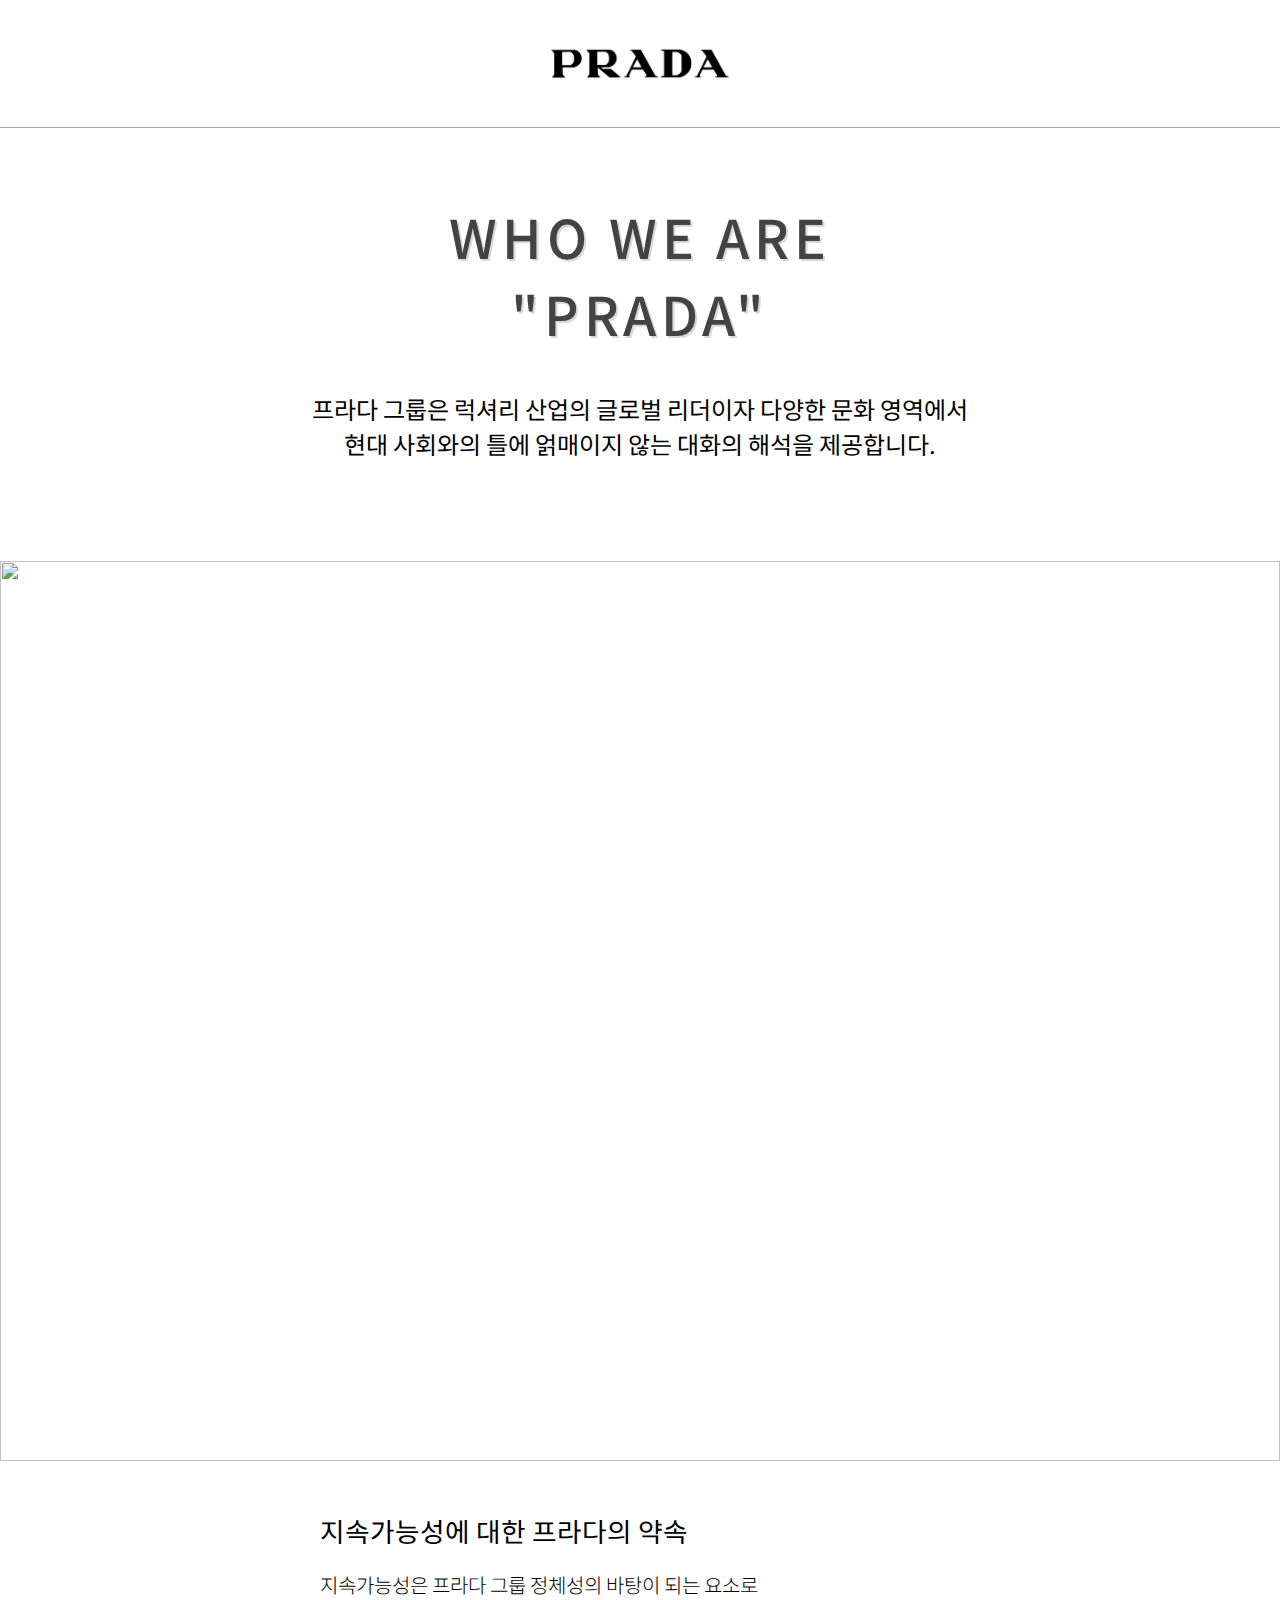
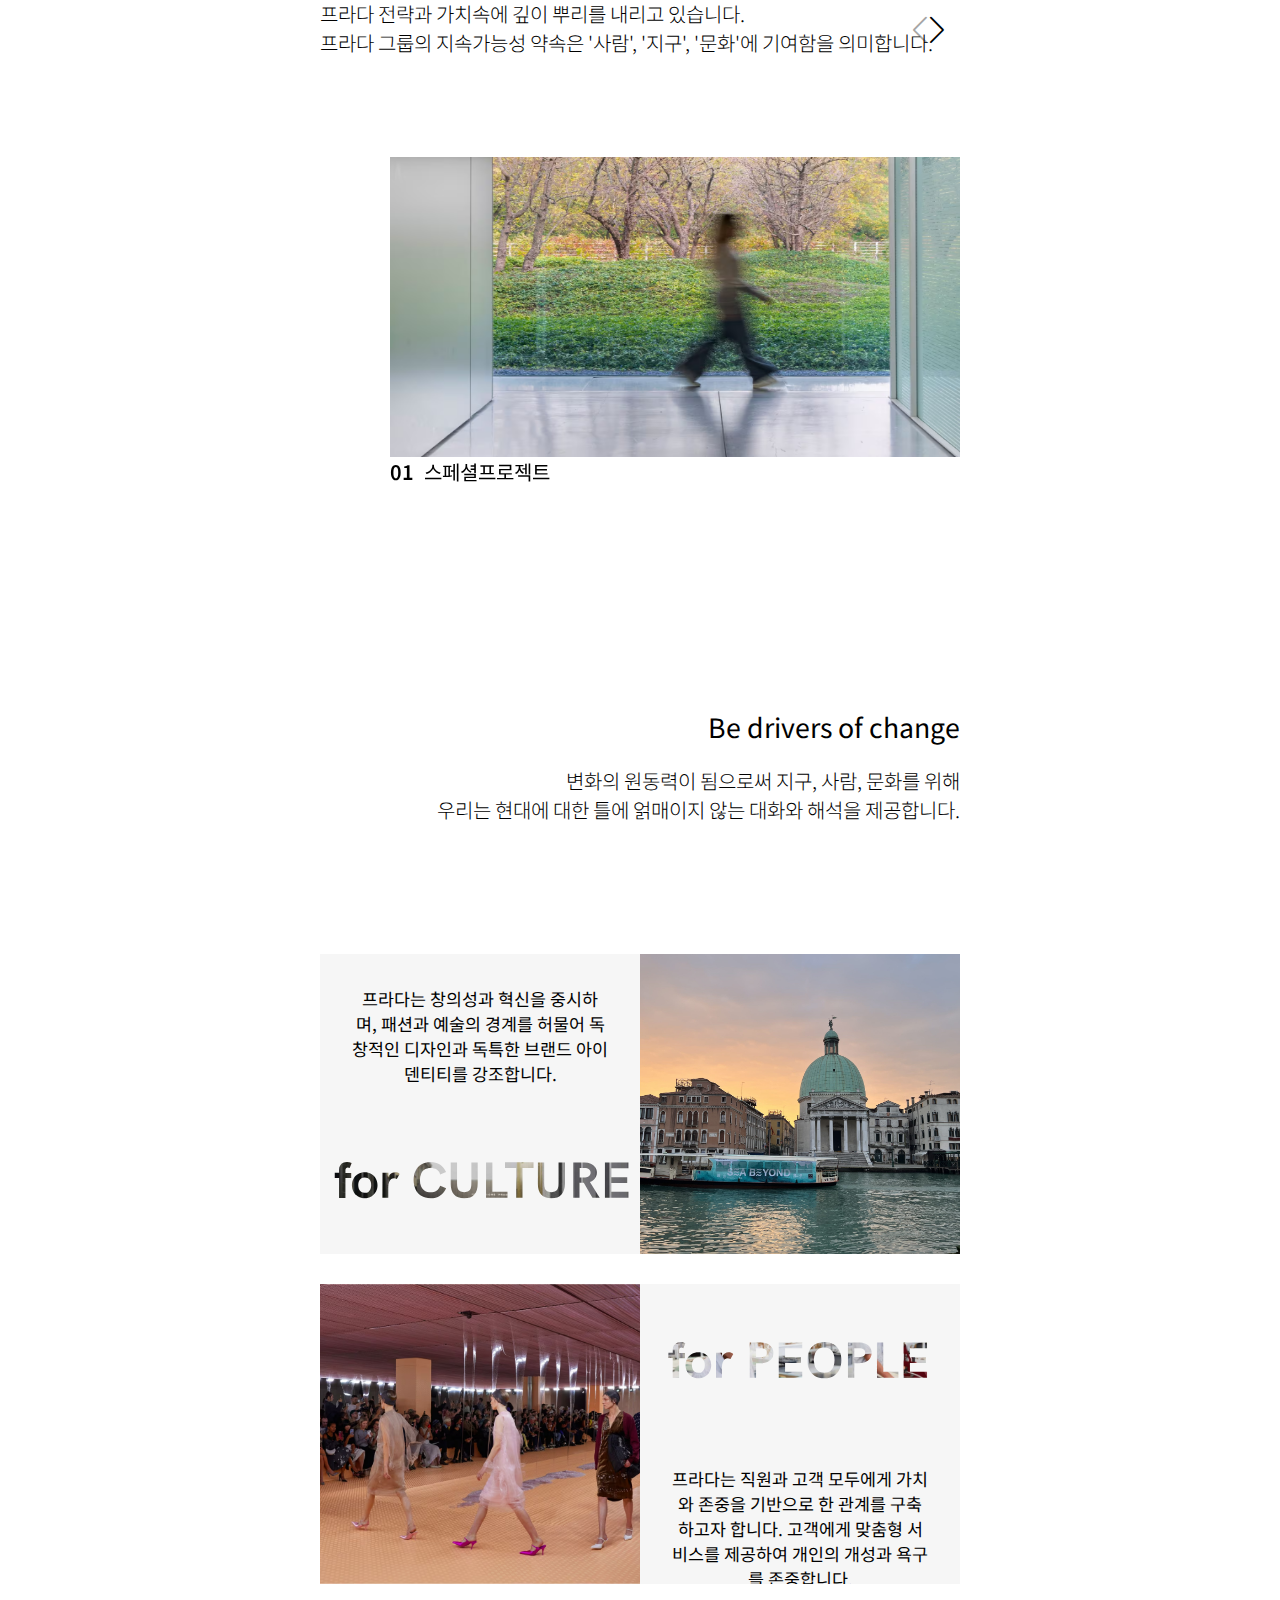
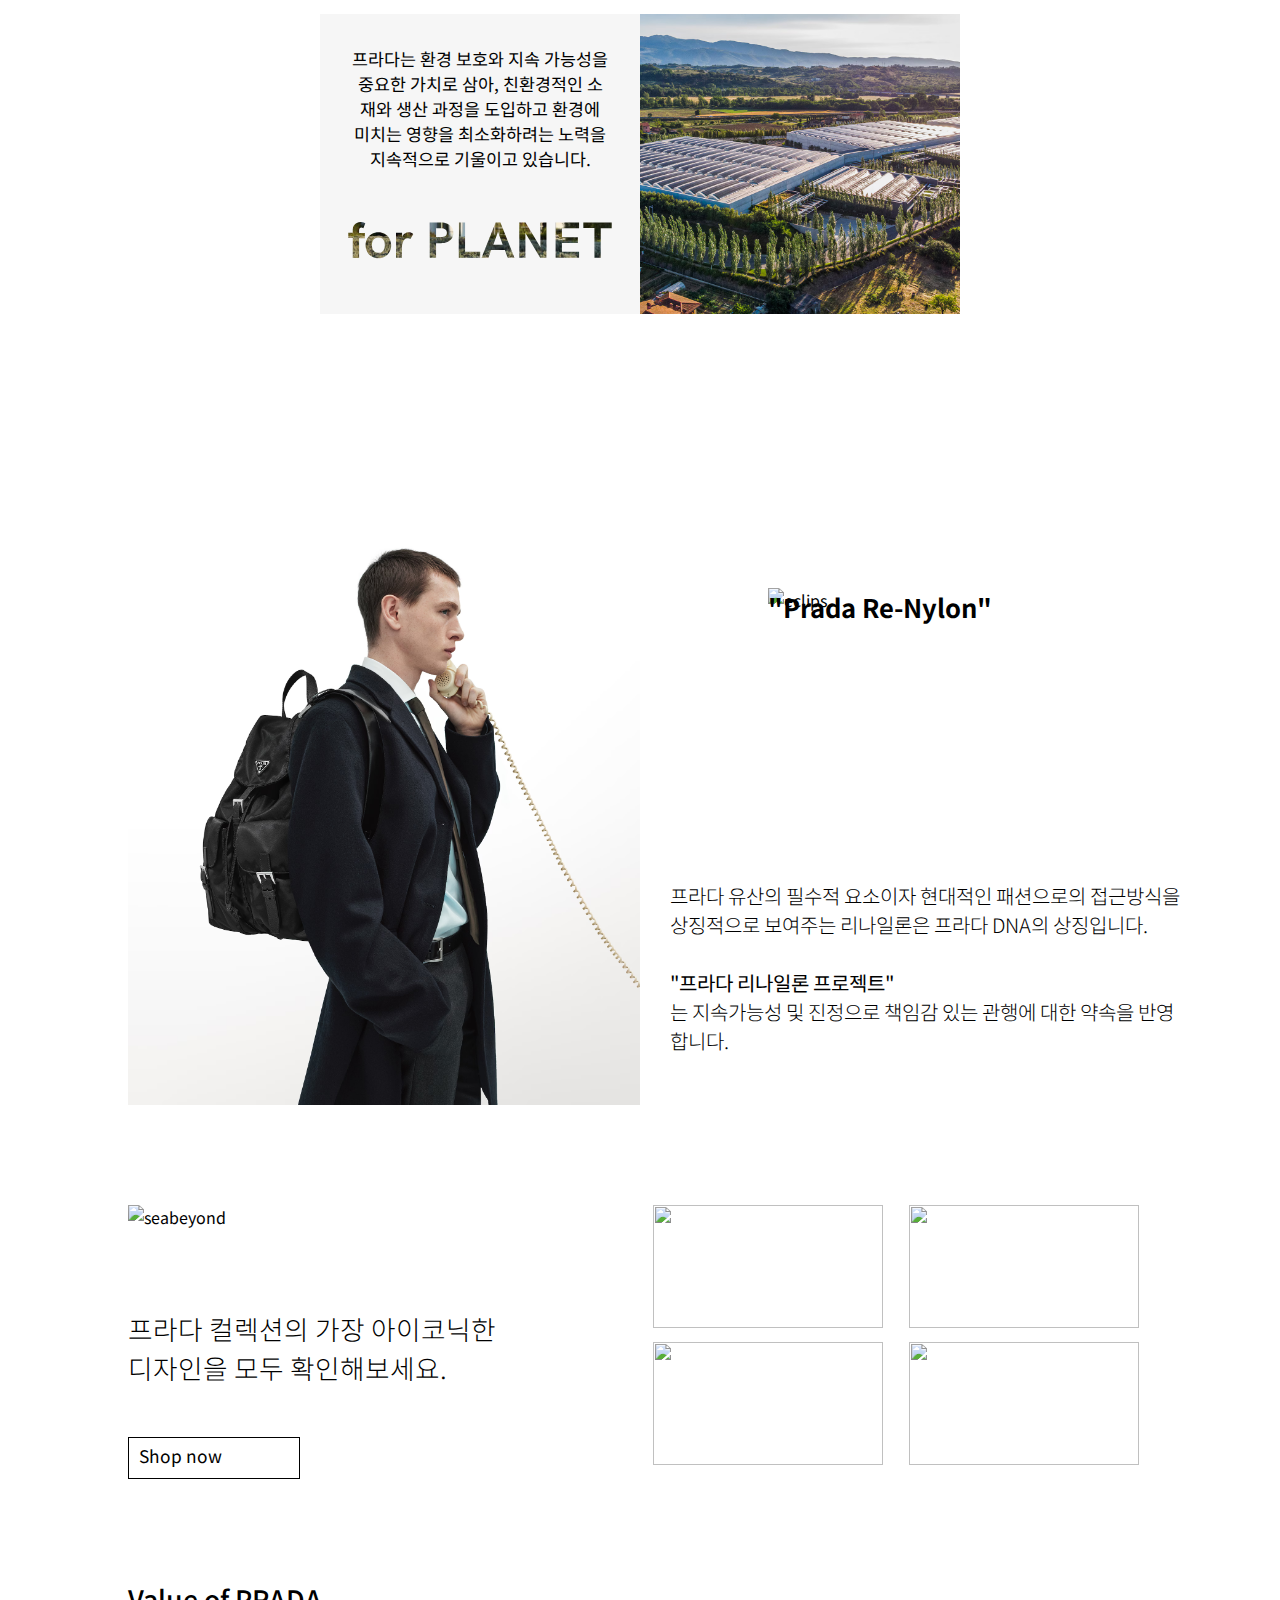
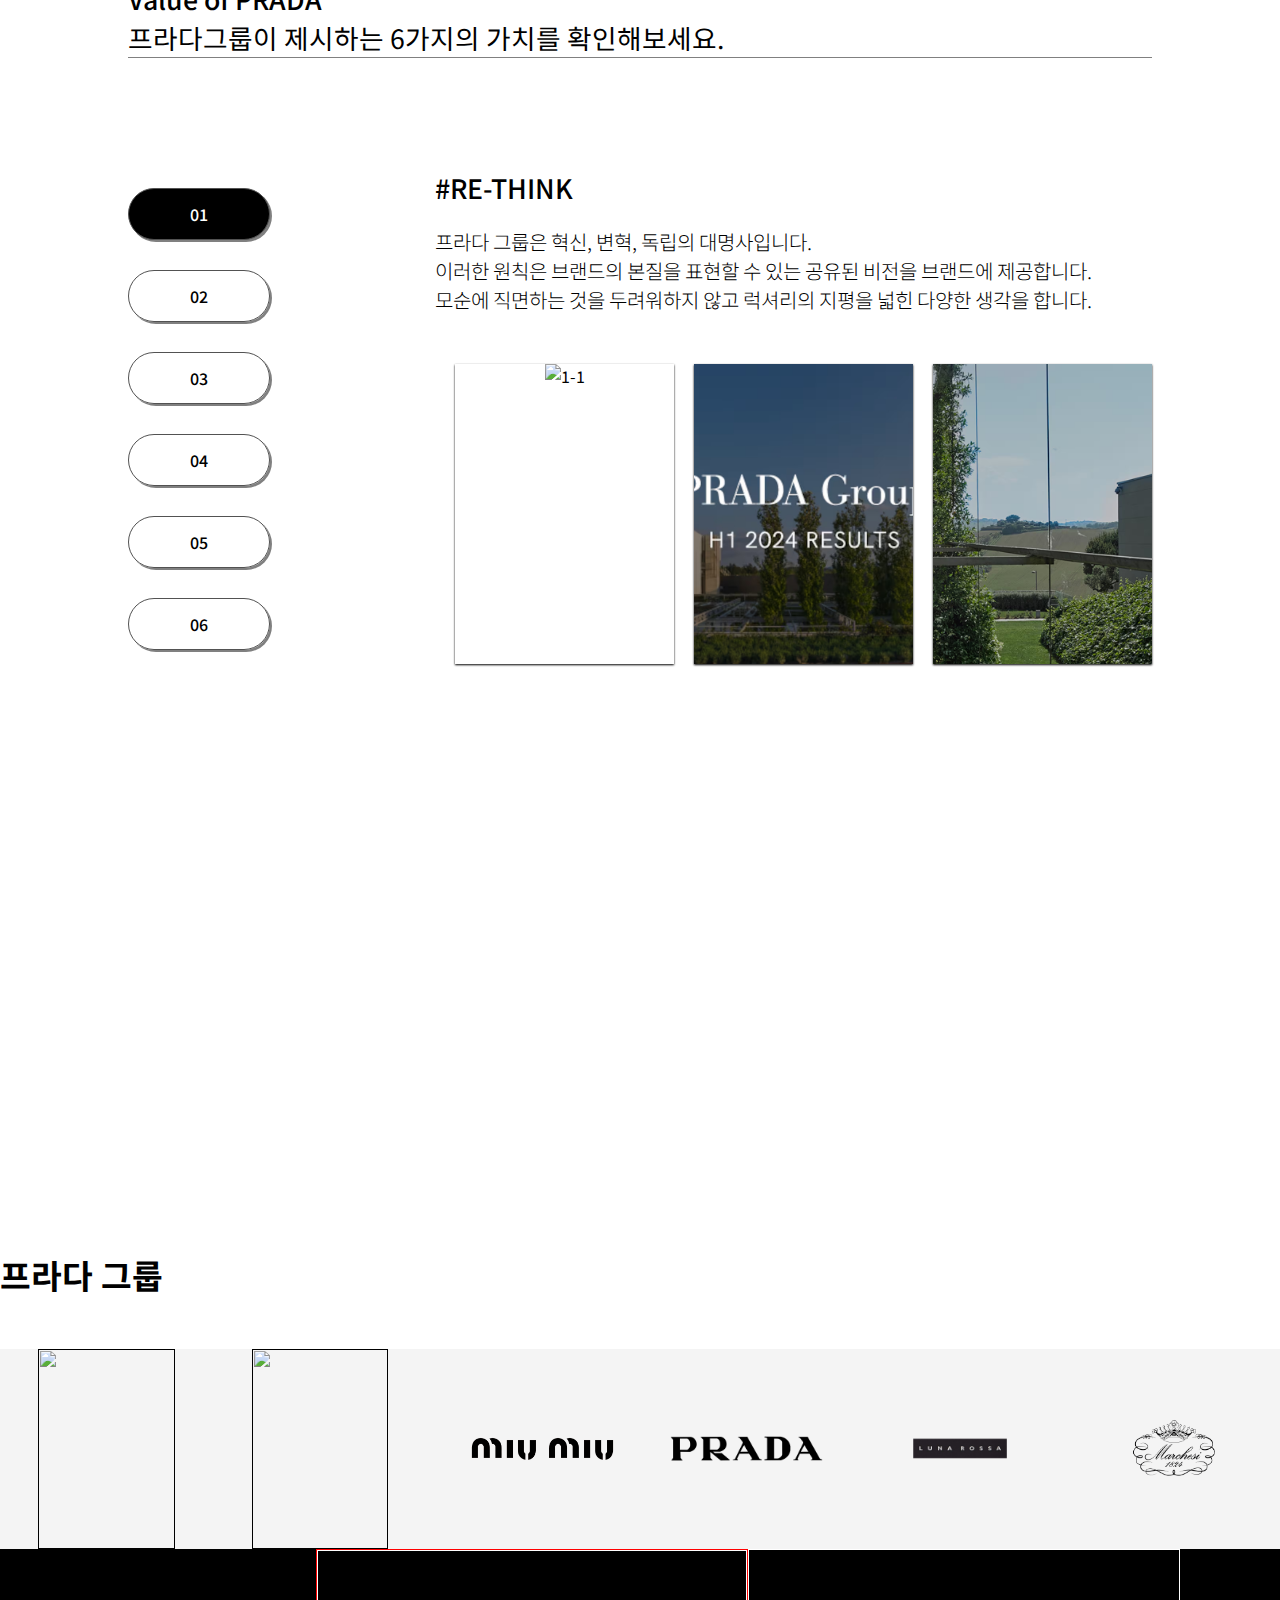
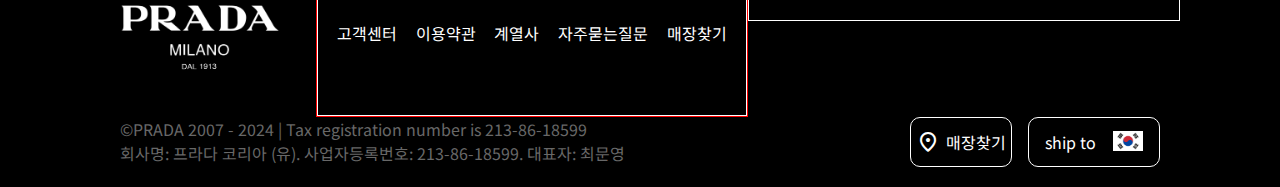
==== commit 693d6c1a: "최종일까" ====
--- a/about.html
+++ b/about.html
@@ -14,6 +14,8 @@
   <link rel="stylesheet" href="css/about.css">
   <link rel="stylesheet" href="css/header.css">
   <link rel="stylesheet" href="css/burger.css">
+  <link rel="stylesheet" href="css/footer.css">
+  <script src="../PRADA/js/main.js"></script>
   <script src="../PRADA/js/about.js"></script>
 </head>
 <body>
@@ -486,7 +488,90 @@
       </ul>
     </div>
   </div>
-  <div id="footer"></div>
+  <div id="footer">
+    <div class="footer_top">
+      <div class="logo">
+        <a href="">
+          <img src="images/logo/logo_white_01.png" alt="프라다 로고">
+        </a>
+      </div>
+      <div class="fnb_wrap">
+        <ul class="fnb">
+          <li>
+            <a href="#">고객센터</a>
+          </li>
+          <li>
+            <a href="#">이용약관</a>
+          </li>
+          <li>
+            <a href="#">계열사</a>
+          </li>
+          <li>
+            <a href="#">자주묻는질문</a>
+          </li>
+          <li>
+            <a href="#">매장찾기</a>
+          </li>
+        </ul>
+      </div>
+      <div class="sns_wrap">
+        <ul class="sns">
+          <li>
+            <a href="">
+              <i class="fa-brands fa-instagram"></i>
+            </a>
+          </li>
+          <li>
+            <a href="">
+              <i class="fa-brands fa-facebook-f"></i>
+            </a>
+          </li>
+          <li>
+            <a href="">
+              <i class="fa-brands fa-x-twitter"></i>
+            </a>
+          </li>
+          <li>
+            <a href="">
+              <i class="fa-brands fa-youtube"></i>
+            </a>
+          </li>
+        </ul>
+      </div>
+    </div>
+    <div class="footer_bottom">
+      <div class="copyright">
+        <p>©PRADA 2007 - 2024 | Tax registration number is 213-86-18599</p>
+        <p>회사명: 프라다 코리아 (유). 사업자등록번호: 213-86-18599. 대표자: 최문영</p>
+      </div>
+      <div class="button_wrap">
+        <div class="location">
+          <span class="material-symbols-outlined">
+            location_on
+          </span>
+          <p>매장찾기</p>
+        </div>
+        <div class="nations">
+          <p>ship to</p>
+          <img src="images/footer_kr.png" alt="">
+          <ul class="language">
+            <li class="korean">
+              <a href="#">
+                <img src="images/footer_kr.png" alt="">
+                <p>Korean</p>
+              </a>
+            </li>
+            <li class="siru">
+              <a href="#">
+                <img src="images/footer_sr.jpeg" alt="">
+                <p>Siruvian</p>
+              </a>
+            </li>
+          </ul>
+        </div>
+      </div>
+    </div>
+  </div>
   <script src="https://cdn.jsdelivr.net/npm/swiper@11/swiper-bundle.min.js"></script>
   <script>
     var swiper = new Swiper(".mySwiper", {
--- a/css/header.css
+++ b/css/header.css
@@ -39,13 +39,14 @@
 }
 #header .gnb_wrap .gnb{
     width: 100%;
-    min-width: 1500px;
+    /* min-width: 1024px; */
     margin: 0 auto;
     display: flex;
     justify-content: space-evenly;
+    /* border: 1px solid red; */
     border-bottom: 1px solid rgba(0, 0, 0, 0.328);
     box-sizing: border-box;
-    padding: 0px 250px;
+    padding: 0px 5%;
     overflow: hidden;
     /* height: 350px; */
     height: 0px;
@@ -81,11 +82,10 @@
 
 
 /* --------------------------------------------------- */
-
-@media all and (max-width: 768px){
+@media all and (min-width: 0px) and (max-width: 855px){
     #header .gnb_wrap{
     display: none;
-}
+    }
     #header .logo{
         /* border: 1px solid red; */
         width: 100%;
@@ -97,18 +97,7 @@
     #header .logo>a .headlg{
         width: 150px; 
         margin: 0 auto;
+        /* border: 1px solid black; */
     }
-    #header .logo .menu{
-        /* border: 1px solid blue; */
-        width: 100px;
-        height: 50px;
-
-    }
-        #header .logo .menu img{
-        width: 100%;
-        height: 100%;
-        /* border: 1px solid green; */
-    }
-
-    
-}+}
+/* --------------------------------------------------- */--- a/css/burger.css
+++ b/css/burger.css
@@ -23,7 +23,7 @@
 
 /* --------------------------------------- */
 
-@media all and (max-width: 768px){
+@media all and (max-width: 855px){
 #header .ham{
     display: block;
     width: 100%;
--- a/css/footer.css
+++ b/css/footer.css
@@ -0,0 +1,232 @@
+@charset "UTF-8";
+
+#footer{
+  background-color: #000;
+  /* color: white; */
+}
+#footer .footer_top{
+  display: flex;
+  /* border: 1px solid white; */
+  box-sizing: border-box;
+  justify-content: space-between;
+  padding: 0px 100px;
+}
+#footer .footer_top .logo{
+  width: 20%;
+}
+#footer .footer_top .logo>a>img{
+  width: 200px;
+  /* border: 1px solid blue; */
+
+}
+#footer .footer_top .fnb_wrap{
+  border: 1px solid red;
+  box-sizing: border-box;
+  width: 40%;
+  /* padding-right: 700px; */
+  /* padding-left: 100px; */
+
+}
+#footer .footer_top .fnb_wrap .fnb{
+  /* width: 500px; */
+  display: flex;
+  justify-content: space-evenly;
+  border: 1px solid white;
+  box-sizing: border-box;
+}
+#footer .footer_top .fnb_wrap .fnb>li{
+  padding: 70px 0px;
+}
+#footer .footer_top .fnb_wrap .fnb>li>a{
+  color: white;
+  position: relative;
+  /* border: 1px solid white; */
+
+}
+#footer .footer_top .fnb_wrap .fnb>li:hover>a::after{
+  content: "";
+  display: block;
+  position: absolute;
+  width: 100%;
+  height: 2px;
+  background-color: white;
+  /* border-bottom: 1px solid red; */
+  left: 0;
+  bottom: -10px;
+}
+#footer .footer_top .sns_wrap{
+  width: 40%;
+}
+#footer .footer_top .sns_wrap .sns{
+  /* width: 200px; */
+  /* height: 100px; */
+  display: flex;
+  justify-content: right;
+  border: 1px solid white;
+  box-sizing: border-box;
+}
+#footer .footer_top .sns_wrap .sns>li{
+  padding-top: 70px;
+  width: 40px;
+}
+#footer .footer_top .sns_wrap .sns>li>a>i{
+  color: white;
+  font-size: 23px;
+}
+/* --------------------------------------------------- */
+#footer .footer_bottom{
+  display: flex;
+  justify-content: space-between;
+  padding: 0px 120px;
+  /* border: 1px solid white; */
+  padding-bottom: 20px;
+}
+#footer .footer_bottom .copyright{
+  color: #686868;
+  /* line-height: 48px */
+}
+#footer .footer_bottom .button_wrap{
+  display: flex;
+  /* border: 1px solid white; */
+  width: 250px;
+  justify-content: space-between;
+}
+#footer .footer_bottom .location{
+  width: 100px; height: 48px;
+  color: white;
+  display: flex;
+  border: 1px solid white;
+  justify-content: space-evenly;
+  line-height: 48px;
+  border-radius: 10px;
+  cursor: pointer;
+}
+#footer .footer_bottom .location .material-symbols-outlined{
+  line-height: 48px;
+}
+#footer .footer_bottom .location:hover{
+  background-color: rgba(255, 255, 255, 0.509);
+  color: black;
+}
+#footer .footer_bottom .nations{
+  border: 1px solid white;
+  width: 130px; height: 48px;
+  text-align: center;
+  display: flex;
+  justify-content: space-evenly;
+  border-radius: 10px;
+  position: relative;
+  cursor: pointer;
+}
+#footer .footer_bottom .nations p{
+  color: white;
+  line-height: 48px;
+}
+#footer .footer_bottom .nations img{
+  width: 30px;
+  height: 20px;
+  margin-top: 13px;
+}
+#footer .footer_bottom .language{
+  position: absolute;
+  right: 0px;
+  bottom: 50px;
+  border: 1px solid white;
+  border-radius: 10px;
+  overflow: hidden;
+  display: none;
+}
+#footer .footer_bottom .language>li{
+  width: 130px; height: 48px;
+  text-align: center;
+  background-color: #000;
+  
+}
+#footer .footer_bottom .language>li>a{
+  display: flex;
+  justify-content: left;
+}
+
+#footer .footer_bottom .language>li>a>img{
+  padding-right: 20px;
+  padding-left: 10px;
+}
+#footer .footer_bottom .language>li>a>p{
+  position: relative;
+}
+#footer .footer_bottom .language>li>a>p::before{
+  content: ""; display: block;
+  width: 2px;
+  height: 20px;
+  background-color: white;
+  position: absolute;
+  left: -10px;
+  top: 13px;
+}
+#footer .footer_bottom .language>li:hover{
+  background-color: #424242;
+}
+#footer .footer_bottom .language>li>a{
+  color: white;
+  line-height: 45px;
+}
+/* -------------------------------------------- */
+@media all and (min-width: 393px) and (max-width: 1024px) {
+  #footer .footer_top{
+    padding: 0px;
+  }
+  #footer .footer_top .logo{
+    padding-left: 5px;
+  }
+  #footer .footer_top .logo>a>img{
+    width: 150px;
+  }
+  #footer .footer_top .fnb_wrap .fnb>li{
+    padding: 50px 0px;
+  }
+  #footer .footer_top .sns_wrap .sns>li{
+    padding-top: 55px;
+  }
+  #footer .footer_bottom{
+    padding: 0px;
+  }
+  #footer .footer_bottom .copyright{
+    margin-left: 20px;
+  }
+}
+/* -------------------------------------------- */
+@media all and (min-width: 0px) and (max-width: 393px){
+  #footer .footer_top{
+    /* display: block; */
+    padding: 0px;
+  }
+  #footer .footer_top .logo{
+    width: 100px;
+    /* border: 1px solid rgb(12, 148, 221); */
+    padding: 0px;
+    margin: 0 auto;
+
+  }
+  #footer .footer_top .logo>a>img{
+    /* text-align: center; */
+    width: 100px;
+  }
+  #footer .footer_top .fnb_wrap,
+  #footer .footer_top .sns_wrap{
+    display: none;
+  }
+  #footer .footer_bottom{
+    display: block;
+    padding: 0px;
+    padding-bottom: 10px;
+  }
+  #footer .footer_bottom .copyright{
+    font-size: 8px;
+    /* border: 1px solid white; */
+    text-align: center;
+    margin: 0px;
+  }
+  #footer .footer_bottom .button_wrap{
+    display: none;
+  }
+}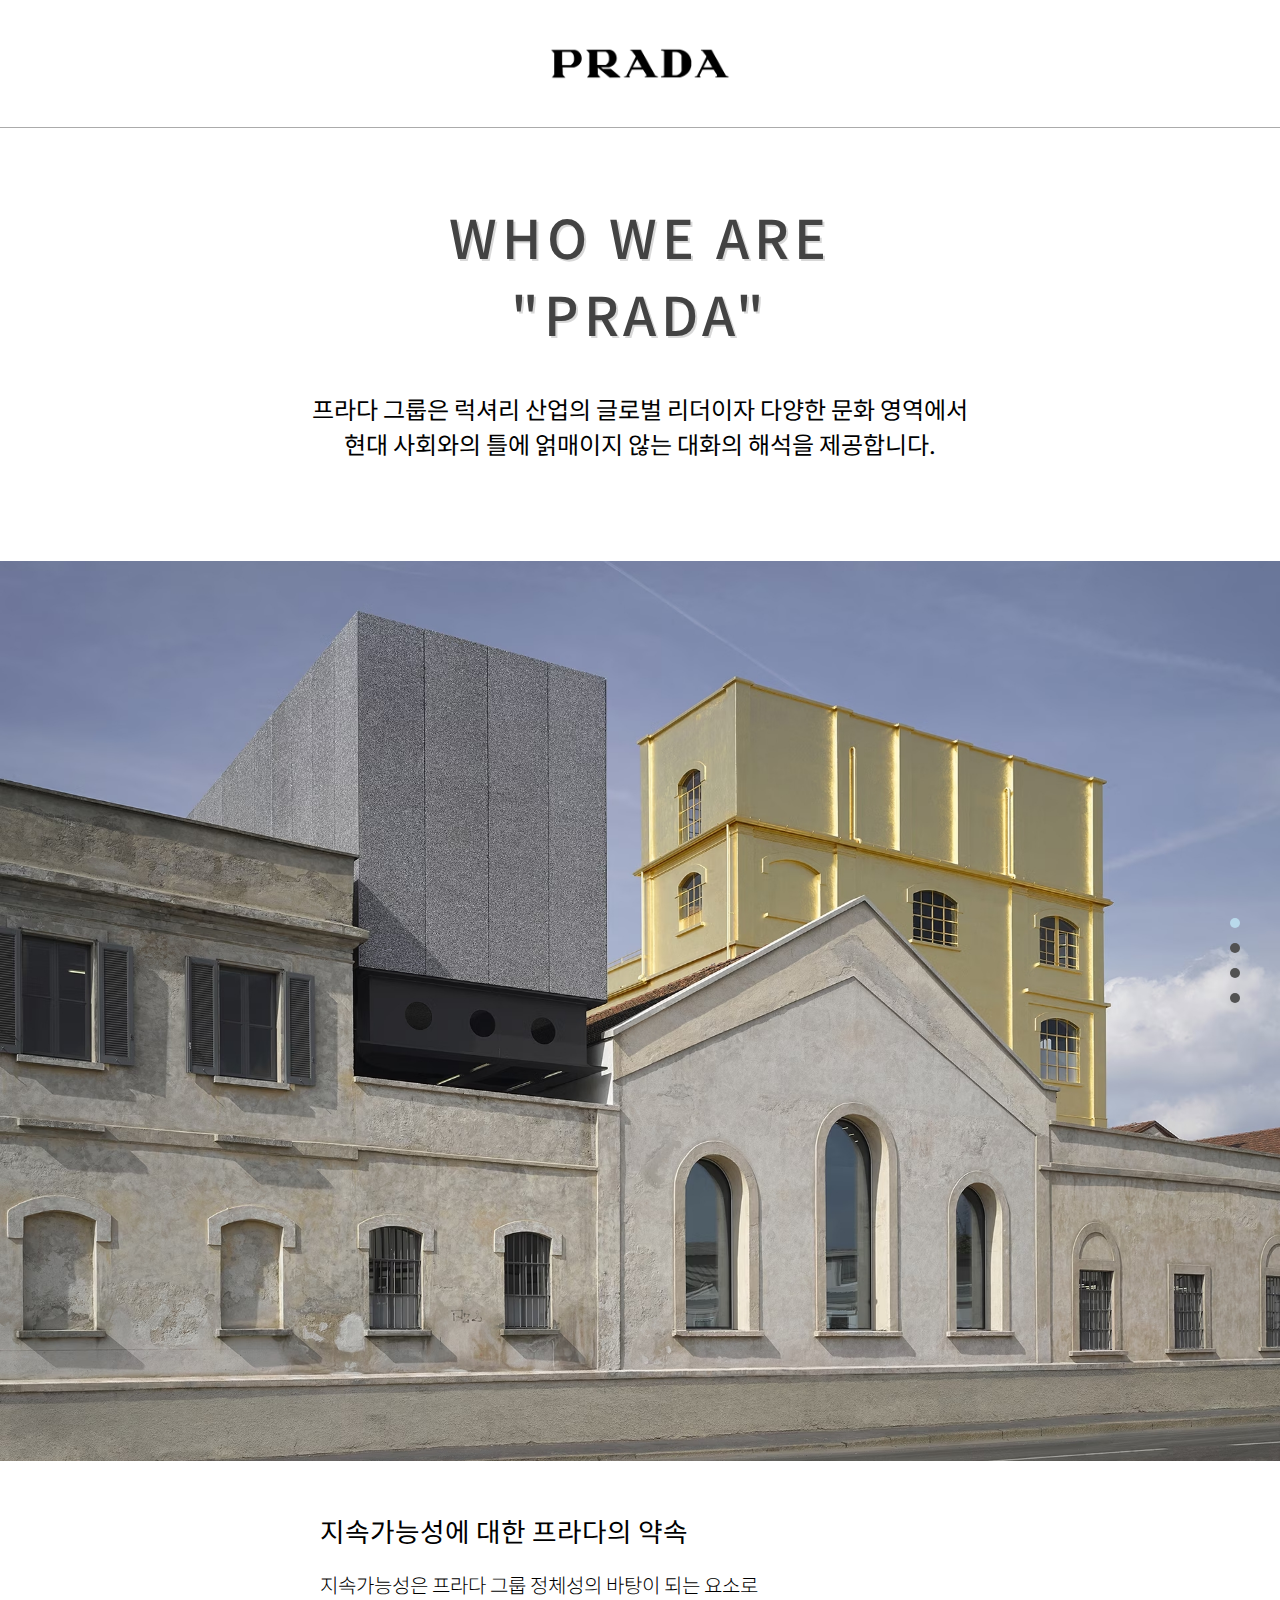
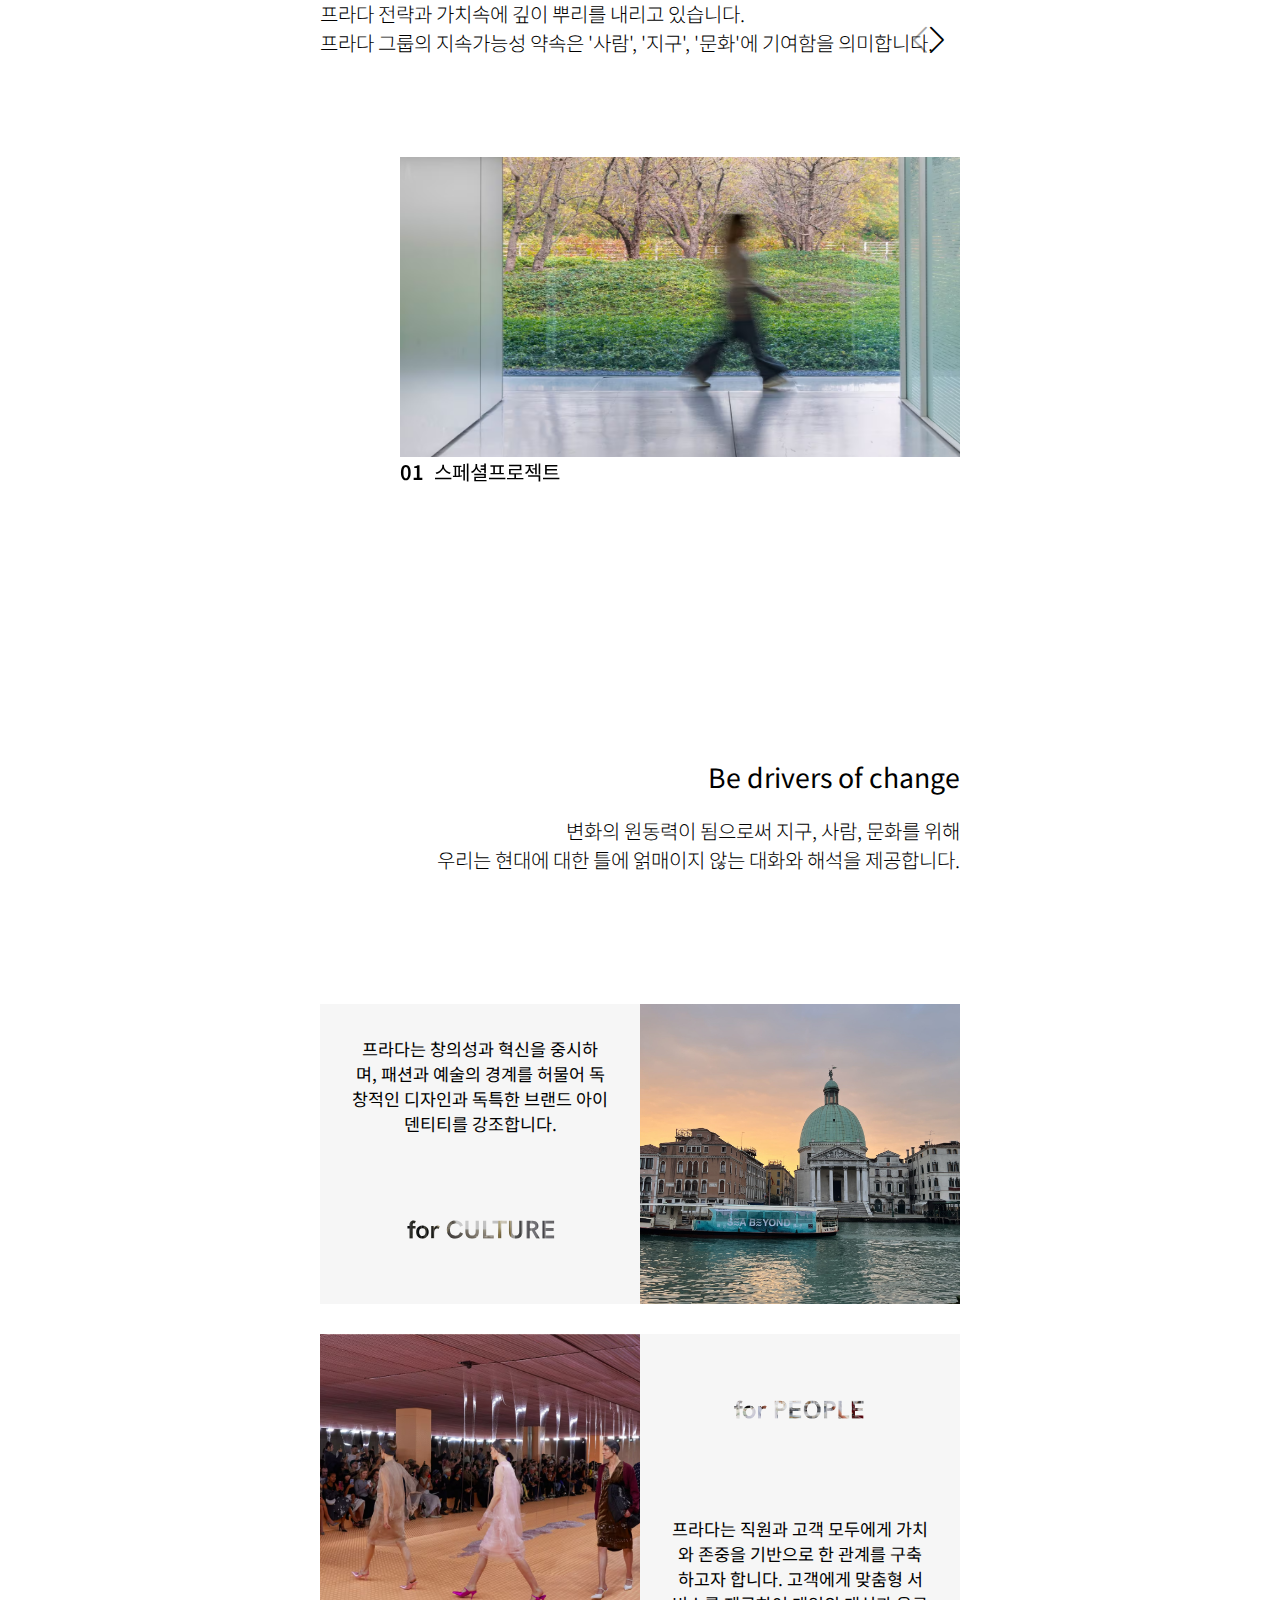
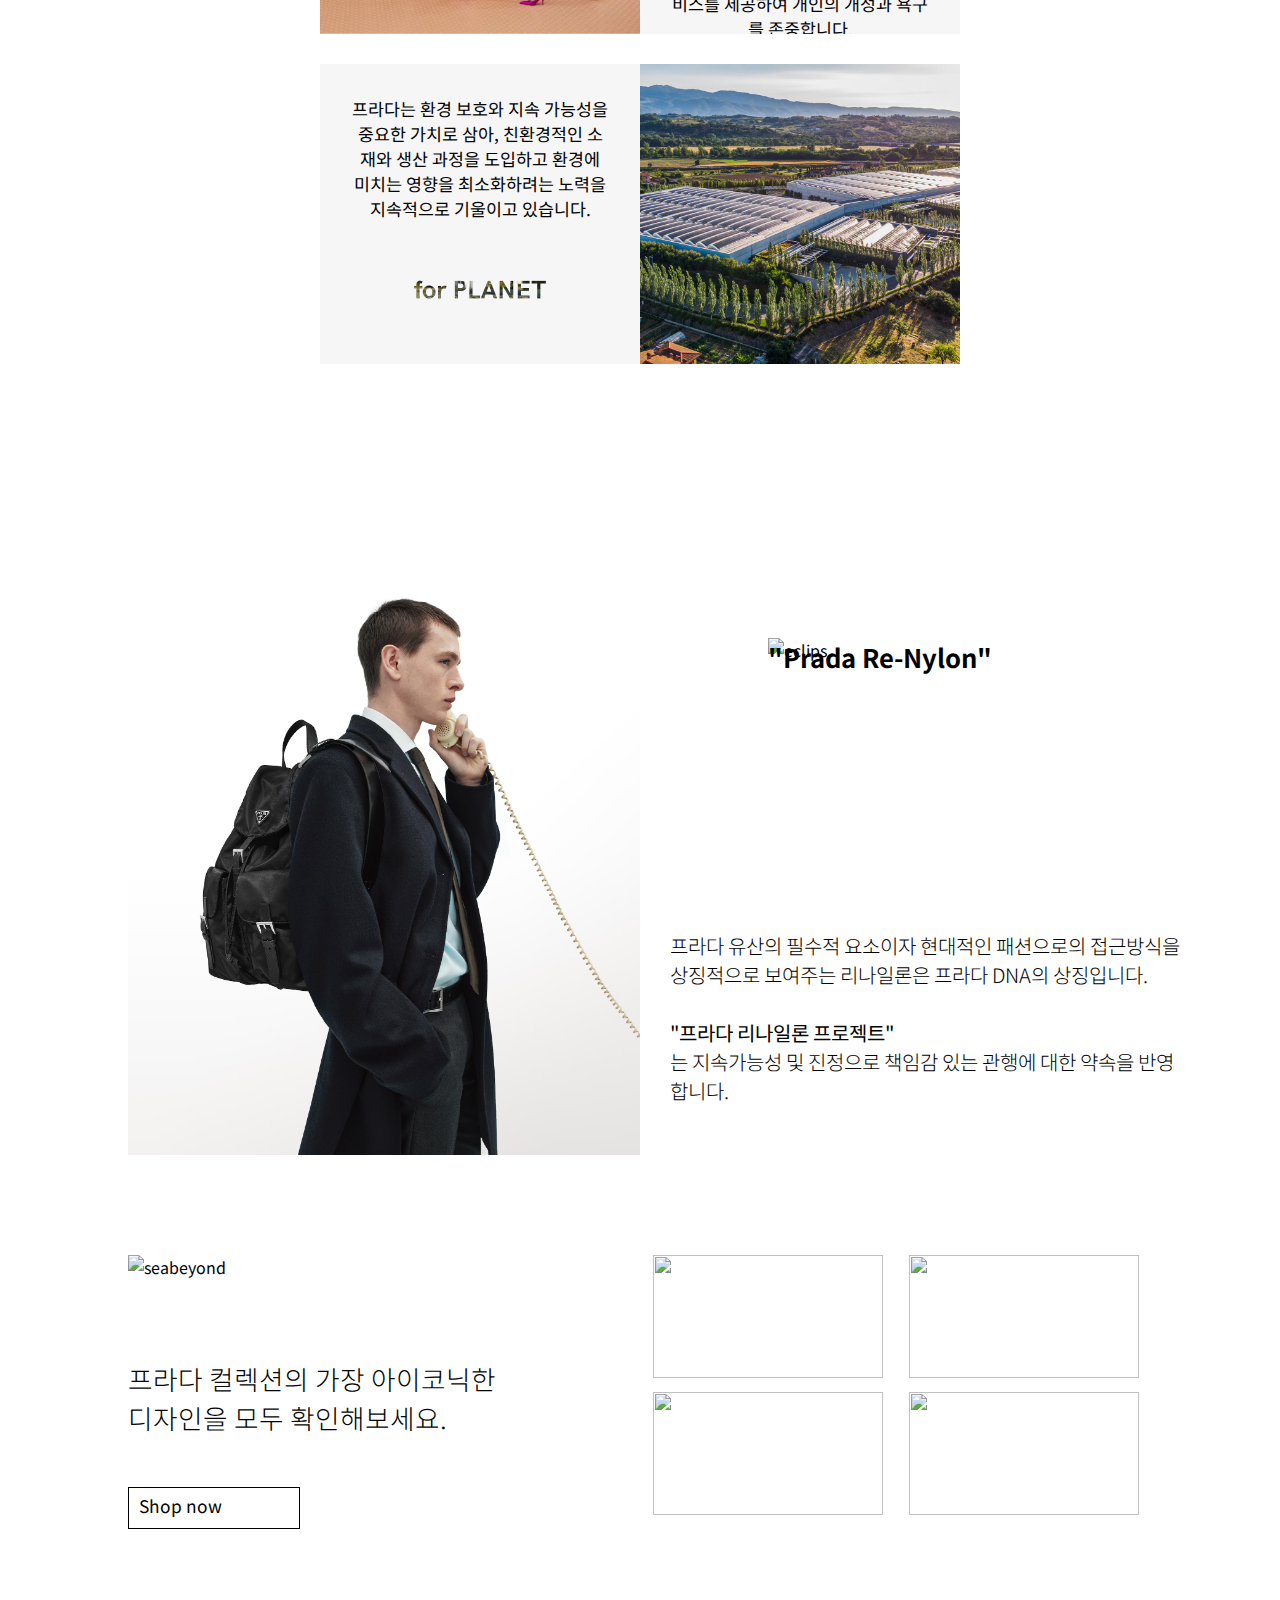
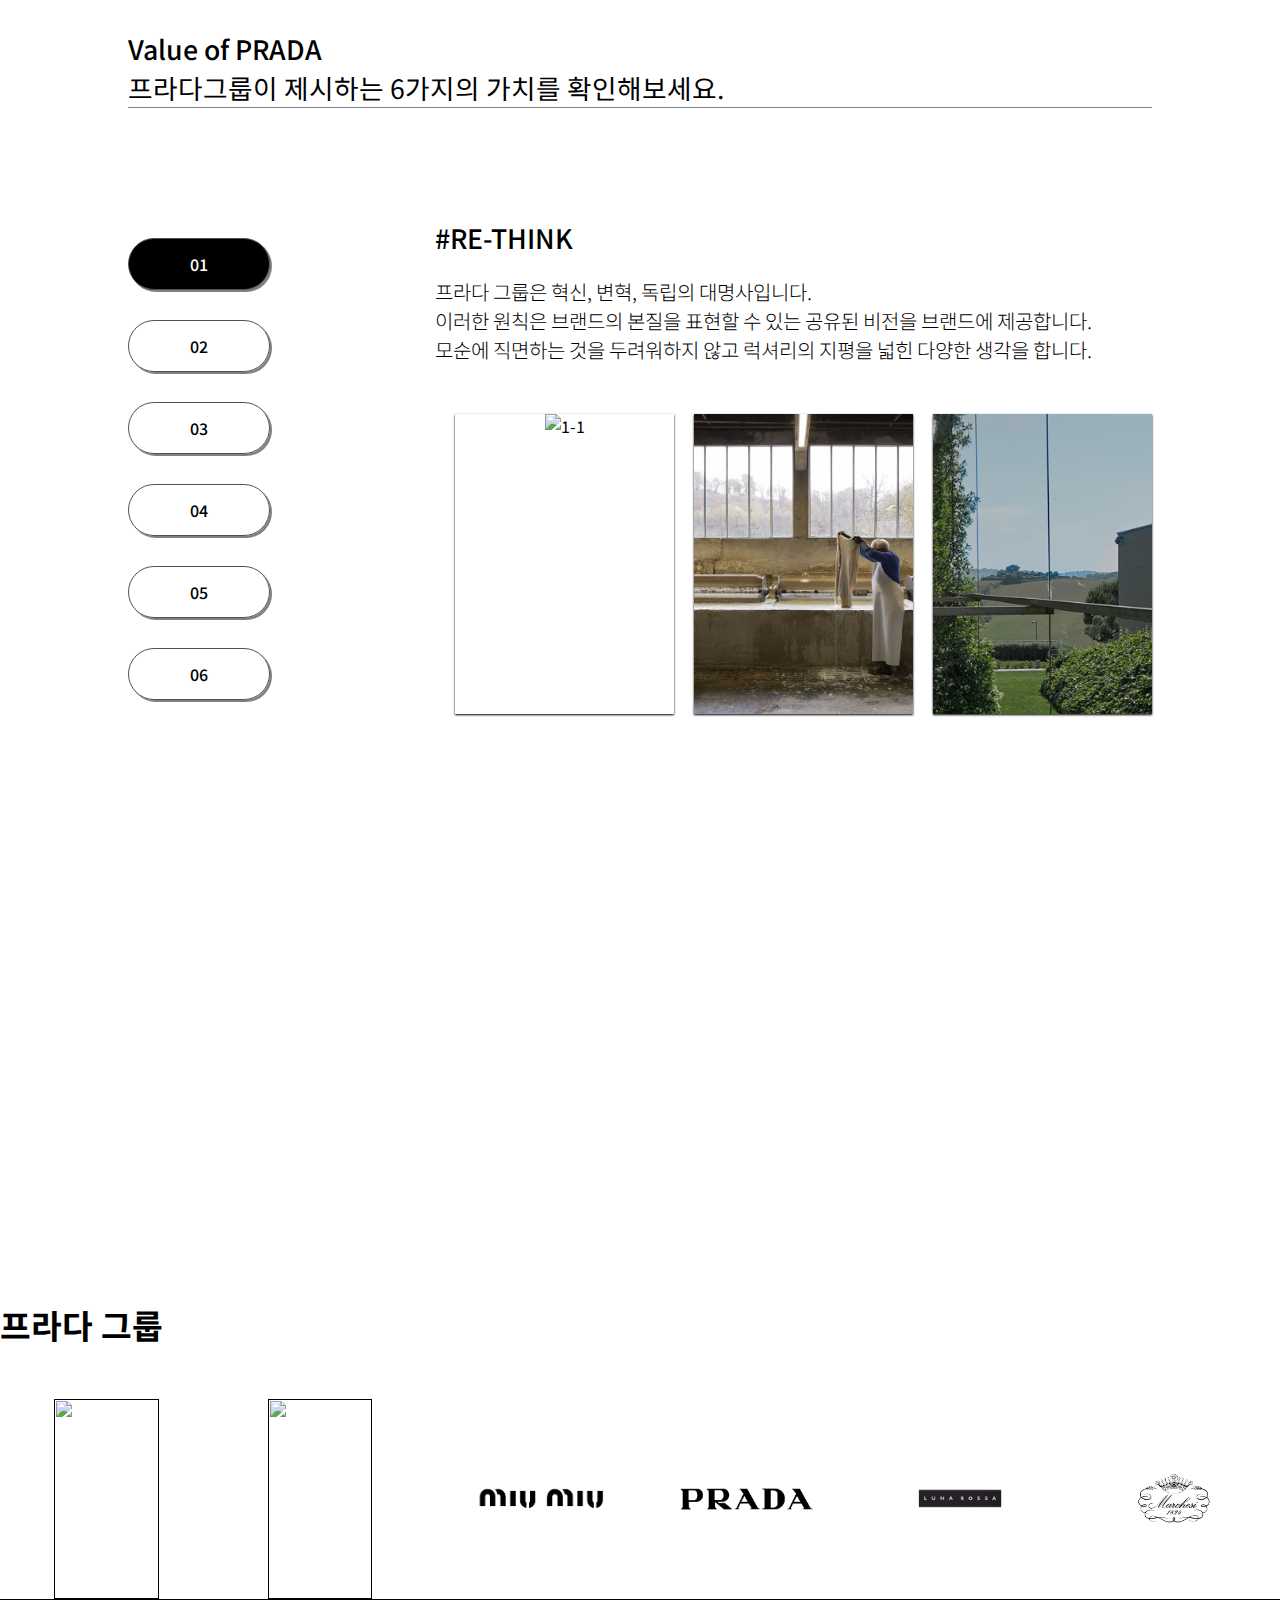
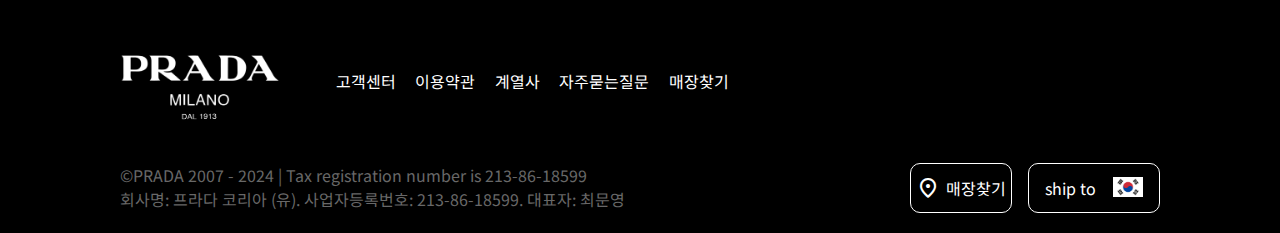
==== commit ea22cfe4: "hyeiin mergeMerge branch 'hyejin'" ====
--- a/about.html
+++ b/about.html
@@ -164,26 +164,26 @@
           <li class = "close_bt"><i class="fa-solid fa-x"></i> &nbsp;&nbsp;</li>
         </ul>
         <ul class="ham_gnb">
-          <li>
-            <div class="ham_gnb_gr active">
-              <a href="">의류</a>
-              <a href=""><span class="material-symbols-outlined">arrow_right
-                </span></a>
-            </div>
-            <ul class="ham_sub">
-              <li><a href="">드레스</a></li>
-              <li><a href="">니트웨어</a></li>
-              <li><a href="">스커트</a></li>
-              <li><a href="">셔츠 및 탑</a></li>
-              <li><a href="">데님</a></li>
-              <li><a href="">티셔츠</a></li>
-              <li><a href="">재킷 및 코트</a></li>
-              <li><a href="">아우터</a></li>
-              <li><a href="">팬츠 및 반바지</a></li>
-              <li><a href="">가죽의류</a></li>
-              <li><a href="">파자마 및 언더웨어</a></li>
-            </ul>
-          </li>
+        <li>
+              <div class="ham_gnb_gr active">
+                <a href="">의류</a>
+                <a href=""><span class="material-symbols-outlined">arrow_right
+                  </span></a>
+              </div>
+              <ul class="ham_sub">
+                <li><a href="">드레스</a></li>
+                <li><a href="">니트웨어</a></li>
+                <li><a href="">스커트</a></li>
+                <li><a href="">셔츠 및 탑</a></li>
+                <li><a href="">데님</a></li>
+                <li><a href="">티셔츠</a></li>
+                <li><a href="">재킷 및 코트</a></li>
+                <li><a href="">아우터</a></li>
+                <li><a href="">팬츠 및 반바지</a></li>
+                <li><a href="">가죽의류</a></li>
+                <li><a href="">파자마 및 언더웨어</a></li>
+              </ul>
+        </li>
         <li>
           <div class="ham_gnb_gr">
             <a href="">가방</a>
@@ -252,6 +252,12 @@
           <li><img src="images/backgroud (3).jpg" alt=""></li>
           <li><img src="images/backgroud (2).jpg" alt=""></li>
         </ul>
+        <ul class="nav">
+          <li class = "in"></li>
+          <li></li>
+          <li></li>
+          <li></li>
+        </ul>
       </div>
     </div>
     <div class="sustainable">
@@ -286,10 +292,11 @@
     <p class="change_txt">변화의 원동력이 됨으로써 지구, 사람, 문화를 위해<br>
       우리는 현대에 대한 틀에 얽매이지 않는 대화와 해석을 제공합니다.</p>
     <ul class="change_group">
-      <li class = culture >
+      <li class = "culture acco" >
         <ul class="change_conts">
           <li class = "change_top"><img class = "conts_main" src="images/seabeyond.jpg" alt="front"></li>
           <li class = "detail">
+            <h3>"Culture"</h3>
             <p class="con_txt">
               프라다는 창의성과 혁신을 중시하며, 패션과 예술의 경계를 허물어 독창적인 디자인과 독특한 브랜드 아이덴티티를 강조합니다. </p>
               <img class = "letter" src="images/sub_culture.svg" alt="letter">
@@ -299,6 +306,7 @@
       <li class = "people">
         <ul class="change_conts">
           <li class = "detail">
+            <h3>"People"</h3>
             <img class = "letter" src="images/sub_people.svg" alt="letter">
             <p class="con_txt">
               프라다는 직원과 고객 모두에게 가치와 존중을 기반으로 한 관계를 구축하고자 합니다. 고객에게 맞춤형 서비스를 제공하여 개인의 개성과 욕구를 존중합니다.</p>
@@ -310,6 +318,7 @@
         <ul class="change_conts">
           <li class = "change_top"><img class = "conts_main" src="images/sub_enviro.jpg" alt="front"></li>
           <li class = "detail">
+            <h3>"Planet"</h3>
             <p class="con_txt">
               프라다는 환경 보호와 지속 가능성을 중요한 가치로 삼아, 친환경적인 소재와 생산 과정을 도입하고 환경에 미치는 영향을 최소화하려는 노력을 지속적으로 기울이고 있습니다.
             </p>
@@ -391,7 +400,7 @@
             </p>
             <ul class="tab_detail">
               <li><img src="images/Groupvalue.png" alt="1-1"></li>
-              <li><img src="images/backgroud (4).jpg" alt="1-2">
+              <li><img src="images/tab_img (2).jpg" alt="1-2">
                 <p>브랜드 이야기<span class="material-symbols-outlined">north_east</span></p></li>
               <li><img src="images/tab_img (3).jpg" alt="1-3">
                 <p>Shop<span class="material-symbols-outlined">north_east</span></p>
@@ -435,10 +444,10 @@
               또한 사람들이 잠재력을 최대한 발휘할 수 있는 포용적인 업무 환경을 조성하는 것을 목표로 합니다.
             </p>
             <ul class="tab_detail">
-              <li><img src="images/Groupvalue4.png" alt="1-1"></li>
-              <li><img src="images/tab_img (5).jpg" alt="1-2">
+              <li><img src="images/Groupvalue4.png" alt="4-1"></li>
+              <li><img src="images/tab_img (5).jpg" alt="4-2">
                 <p>Prada Group<span class="material-symbols-outlined">north_east</span></p></li></li>
-              <li><img src="images/seabeyond.jpg" alt="1-3">
+              <li><img src="images/seabeyond.jpg" alt="4-3">
                 <p>더보기<span class="material-symbols-outlined">north_east</span></p>
               </li>
             </ul>
@@ -450,10 +459,10 @@
               기대에 과감히 도전하고, 경계를 초월하는 시나리오를 창조하기 위해 네트워크 지평을 넓힙니다.
             </p>
             <ul class="tab_detail">
-              <li><img src="images/Groupvalue5.png" alt="1-1"></li>
-              <li><img src="images/tab_img (2).jpg" alt="1-2">
+              <li><img src="images/Groupvalue5.png" alt="5-1"></li>
+              <li><img src="images/backgroud (4).jpg" alt="5-2">
                 <p>Network<span class="material-symbols-outlined">north_east</span></p></li>
-              <li><img src="images/prada22.jpg" alt="1-3">
+              <li><img src="images/prada22.jpg" alt="5-3">
                 <p>더보기<span class="material-symbols-outlined">north_east</span></p></li>
             </ul>
           </li>
@@ -463,10 +472,10 @@
               또한 현대 문화 토론에 기여하는 것을 목표로 합니다.
             </p>
             <ul class="tab_detail">
-              <li><img src="images/Groupvalue6.png" alt="1-1"></li>
-              <li><img src="images/model/model (10).jpg" alt="1-2">
+              <li><img src="images/Groupvalue6.png" alt="6-1"></li>
+              <li><img src="images/model/model_13.jpg" alt="6-2">
                 <p>News<span class="material-symbols-outlined">north_east</span></p></li>
-              <li><img src="images/sub_enviro.jpg" alt="1-3">
+              <li><img src="images/sub_enviro.jpg" alt="6-3">
                 <p>더보기<span class="material-symbols-outlined">north_east</span></p></li>
             </ul>
           </li>
--- a/css/about.css
+++ b/css/about.css
@@ -40,15 +40,17 @@
 
 }
 #section .main .main_banner{
-  width: calc(100%-640px);
+  /* width: calc(100%-640px); */
+  width: 100%;
   height: 100vh;
   margin-top: 100px;
   overflow: hidden;
+  position: relative;
 }
 #section .main .main_banner .main_img{
   width: 100%;
   height: 400vh;
-  margin-top: -100vh;
+  /* margin-top: -vh; */
 }
 #section .main .main_banner .main_img>li{
   width: 100%;
@@ -58,8 +60,28 @@
   width: 100%;
   height: 100%;
   object-fit: cover;
-  /* transform: translate(0%, -50%); */
-}
+}
+#section .main .main_banner .nav{
+  display: flex;
+  flex-direction: column;
+  width: 50px;height: 100px;
+  justify-content: space-around;
+  position: absolute;
+  bottom: 50%;right: 0px;
+}
+#section .main .main_banner .nav>li{
+  width: 10px;height: 10px;
+  background-color: #525252;
+  /* border: 1px solid red; */
+  border-radius: 50%;
+  cursor:pointer;
+}
+#section .main .main_banner .nav>li.in{
+  background-color: #b9d9eb;
+}
+
+/* -sus------------------------------ */
+
 #section .sustainable{   
   width: calc(100% - 640px);
   /* border: 1px solid yellowgreen; */
@@ -84,8 +106,6 @@
 }
 
 #section .sustainable .sus_arrow .swiper-button-prev{
-  /* position: absolute;
-  top:30%; left: 90%; */
   color: #000;
   font-size: 5pt;
 }
@@ -94,8 +114,6 @@
   /* color:red; */
 }
 #section .sustainable .sus_arrow .swiper-button-next{
-  /* position: absolute;
-  top:30%; right: 5%; */
   color: #000;
 }
 #section .sustainable .sus_arrow .swiper-button-next::after{
@@ -106,14 +124,14 @@
 }
 #section .sustainable .sus_congroup .swiper-wrapper{
   display: flex; 
-  margin-left: 70px;
+  margin-left: 80px;
   margin-top: 100px;
 }
 #section .sustainable .swiper-slide img{
   width: 80%; height: 300px;
 }
 #section .sustainable .swiper-wrapper .swiper-slide-active{
-  width: 800px!important;height: 350px;
+  width: 800px!important;height: 400px;
   /* border: 1px solid red; */
 }
 #section .sustainable .swiper-slide .sus_name{
@@ -142,16 +160,13 @@
   font-size: 15pt;
   font-weight: 300;
 }
-
 #section .change .change_group{
   margin-top: 100px;
   width: 100%;
   display: flex;
   flex-direction: column;
 }
-/* #section .change .change_group img{
-  width: 100px;
-} */
+
 #section .change .change_group>li{
   width: 100%;
   height: 300px;
@@ -161,7 +176,7 @@
   text-align: left;
   position: relative;
 }
-#section .change .change_group>li:after{
+/* #section .change .change_group>li:after{
   content: "프라다의 가치를 확인해보세요. ";
   position: absolute;
   top: 50%;right: 0px;
@@ -172,7 +187,7 @@
   position: absolute;
   top: 50%;left: 0px;
   margin-left:20px 
-}
+} */
 
 #section .change .change_group>li .change_conts{
   width: 100%;
@@ -206,7 +221,15 @@
   z-index: 5;
   /* transition: all 5s; */
 }
-
+#section .change .change_group>li .change_conts .detail>h3{
+  display: none;
+}
+#section .change .change_group>li .change_conts .detail{
+  text-align: center;
+}
+#section .change .change_group>li .change_conts .detail .letter{
+  width: 50%; margin: 0 auto;
+}
 #section .change .change_group>li .change_conts .con_txt{
   width: 100%; height: 50%;
   box-sizing: border-box;
@@ -513,21 +536,23 @@
   /* background-color: yellow; */
 }
 #section .pradagroup .logo_gr li>a>img{
-  width: 80%; height: 200px;
+  width: 70%; height: 200px;
   object-fit: contain;
   text-align: center;
 }
 #section .pradagroup .logo_gr li{  
-  width: 20%;
-  text-align: center;
-  /* border: 1px solid blue; */
-  background-color: #9c9c9c1c;
-  opacity: 9
-  0%;
+  width: 20%;margin: 0 auto;
+  text-align: center;
+  transition: all 0.8s;
+  /* border: 1px solid gray; */
+  /* border-radius: 50%; */
+  /* background-color: #9c9c9c1c; */
+}
+#section .pradagroup .logo_gr li:hover{
+  transform: translateY(-20px);
 }
 #section .pradagroup .logo_gr li:first-child:hover{
   background-color: #183b2d;
-  
 }
 #section .pradagroup .logo_gr li:first-child:hover img{
   filter: invert(100%);
@@ -535,9 +560,6 @@
 #section .pradagroup .logo_gr li:nth-child(2):hover{
   background-color: #feb81d;
 }
-/* #section .pradagroup .logo_gr li:nth-child(2):hover img{
-  filter: invert(100%);
-} */
 #section .pradagroup .logo_gr li:nth-child(3):hover{
   background-color: #eab5a5;
 }
@@ -581,6 +603,7 @@
   }
   #section .main .main_img>li img{
     height: 100%;
+      transform: translate(0%, -20%);
   }
   #section .main .main_txt{
     font-size: 11pt;
@@ -723,6 +746,7 @@
 #section .main .main_txt{
   font-size: 10pt;
 }
+/* ------------- */
 #section .sustainable{
   width: 100%;
   margin-top: 100px;
@@ -748,6 +772,8 @@
 #section .sus_congroup .swiper-wrapper .swiper-slide .sus_name{
   font-size: 12pt;
 }
+/* -mob_change-------------- */
+
 #section .change{
   width: 100%;
   margin-top: 100px;
@@ -758,12 +784,36 @@
 }
 #section .change .change_group{
   margin-top: 80px;
-}
-#section .change .change_group>li .change_conts .con_txt{
+  width: 100%;
+}
+#section .change .change_group>li{
+  width: 100%;height: 50px;
+  margin-top: 10px;
+  overflow: hidden;
+  transition: all 0.5s;
+  position: relative;
+}
+#section .change .change_group>li.acco{
+  height: 300px;
+}
+#section .change .change_group>li .change_conts .detail .con_txt{
   font-size: 10pt;
-  display: none;
+}
+#section .change .change_group>li .change_conts .detail h3{
+  text-align: center;
+  margin-top: 20px;
+  font-size: 20pt;
 }
 #section .change .change_group>li .change_conts .detail{
+  width: 100%;
+  position: absolute;
+  left: 0;top: 0;
+  z-index: 1000;
+  margin-top: 80px;
+  background-color: #52525288;
+  color: #fff;
+}
+#section .change .change_group>li .change_conts>li .letter{
   display: none;
 }
 #section .change .change_txt{
@@ -776,6 +826,9 @@
 #section .change .change_group>li .change_conts>li{
   width: 100%;
 }
+
+/* mob_re----------------- */
+
 #section .renylon{
   width: 100%;
   margin-top: 100px;
@@ -840,11 +893,11 @@
   height: 40%;
 }
 #section .renylon .renylon_conts .renylon_product>li .pro_name{
-  width: 50%;height: 10%;
+  width: 60%;height: 20%;
   font-size: 10pt;
   position: absolute;
   bottom: 0;right: 0;
-  border: 1px solid red;
+  /* border: 1px solid red; */
 }
 #section .renylon .renylon_conts .renylon_product li .angle{
   border-bottom: 90px solid rgba(128, 128, 128, 0.229);
@@ -852,6 +905,9 @@
   border-top: 90px solid transparent;
   border-left: 90px solid transparent;
 }
+
+/* mob_value-------------------------- */
+
 #section .value{
   width: 100%;
   /* border: 1px solid red; */
@@ -915,6 +971,11 @@
 #section .value .tab_conts .tab_detail li:nth-child(3){
   display: none;
 }
+
+
+/* -mob---------------- */
+
+
 #section .background{
   display: none;
 }
@@ -923,7 +984,7 @@
   text-align: center;
 }
 #section .pradagroup .pradagroup_title{
-  font-size: 20pt;
+  font-size: 15pt;
 }
 #section .pradagroup .logo_gr li>a>img{
   height: 100px;
--- a/css/header.css
+++ b/css/header.css
@@ -78,6 +78,9 @@
 #header .gnb_wrap .gnb .sub>li>a:hover{
     font-weight: 600;
 }
+#header .gnb_wrap .gnb>li:last-child a{
+    color: #afe0ff;
+}
 
 
 
--- a/css/burger.css
+++ b/css/burger.css
@@ -165,4 +165,7 @@
 #header .ham .ham_gnb>li .ham_sub>li a:hover{
     font-weight: 500;
 }
+#header .ham .ham_gnb>li:last-child a{
+    text-decoration: underline;
+}
 }--- a/css/footer.css
+++ b/css/footer.css
@@ -20,7 +20,7 @@
 
 }
 #footer .footer_top .fnb_wrap{
-  border: 1px solid red;
+  /* border: 1px solid red; */
   box-sizing: border-box;
   width: 40%;
   /* padding-right: 700px; */
@@ -31,7 +31,7 @@
   /* width: 500px; */
   display: flex;
   justify-content: space-evenly;
-  border: 1px solid white;
+  /* border: 1px solid white; */
   box-sizing: border-box;
 }
 #footer .footer_top .fnb_wrap .fnb>li{
@@ -62,7 +62,7 @@
   /* height: 100px; */
   display: flex;
   justify-content: right;
-  border: 1px solid white;
+  /* border: 1px solid white; */
   box-sizing: border-box;
 }
 #footer .footer_top .sns_wrap .sns>li{
@@ -195,7 +195,7 @@
   }
 }
 /* -------------------------------------------- */
-@media all and (min-width: 0px) and (max-width: 393px){
+@media all and (min-width: 0px) and (max-width: 855px){
   #footer .footer_top{
     /* display: block; */
     padding: 0px;
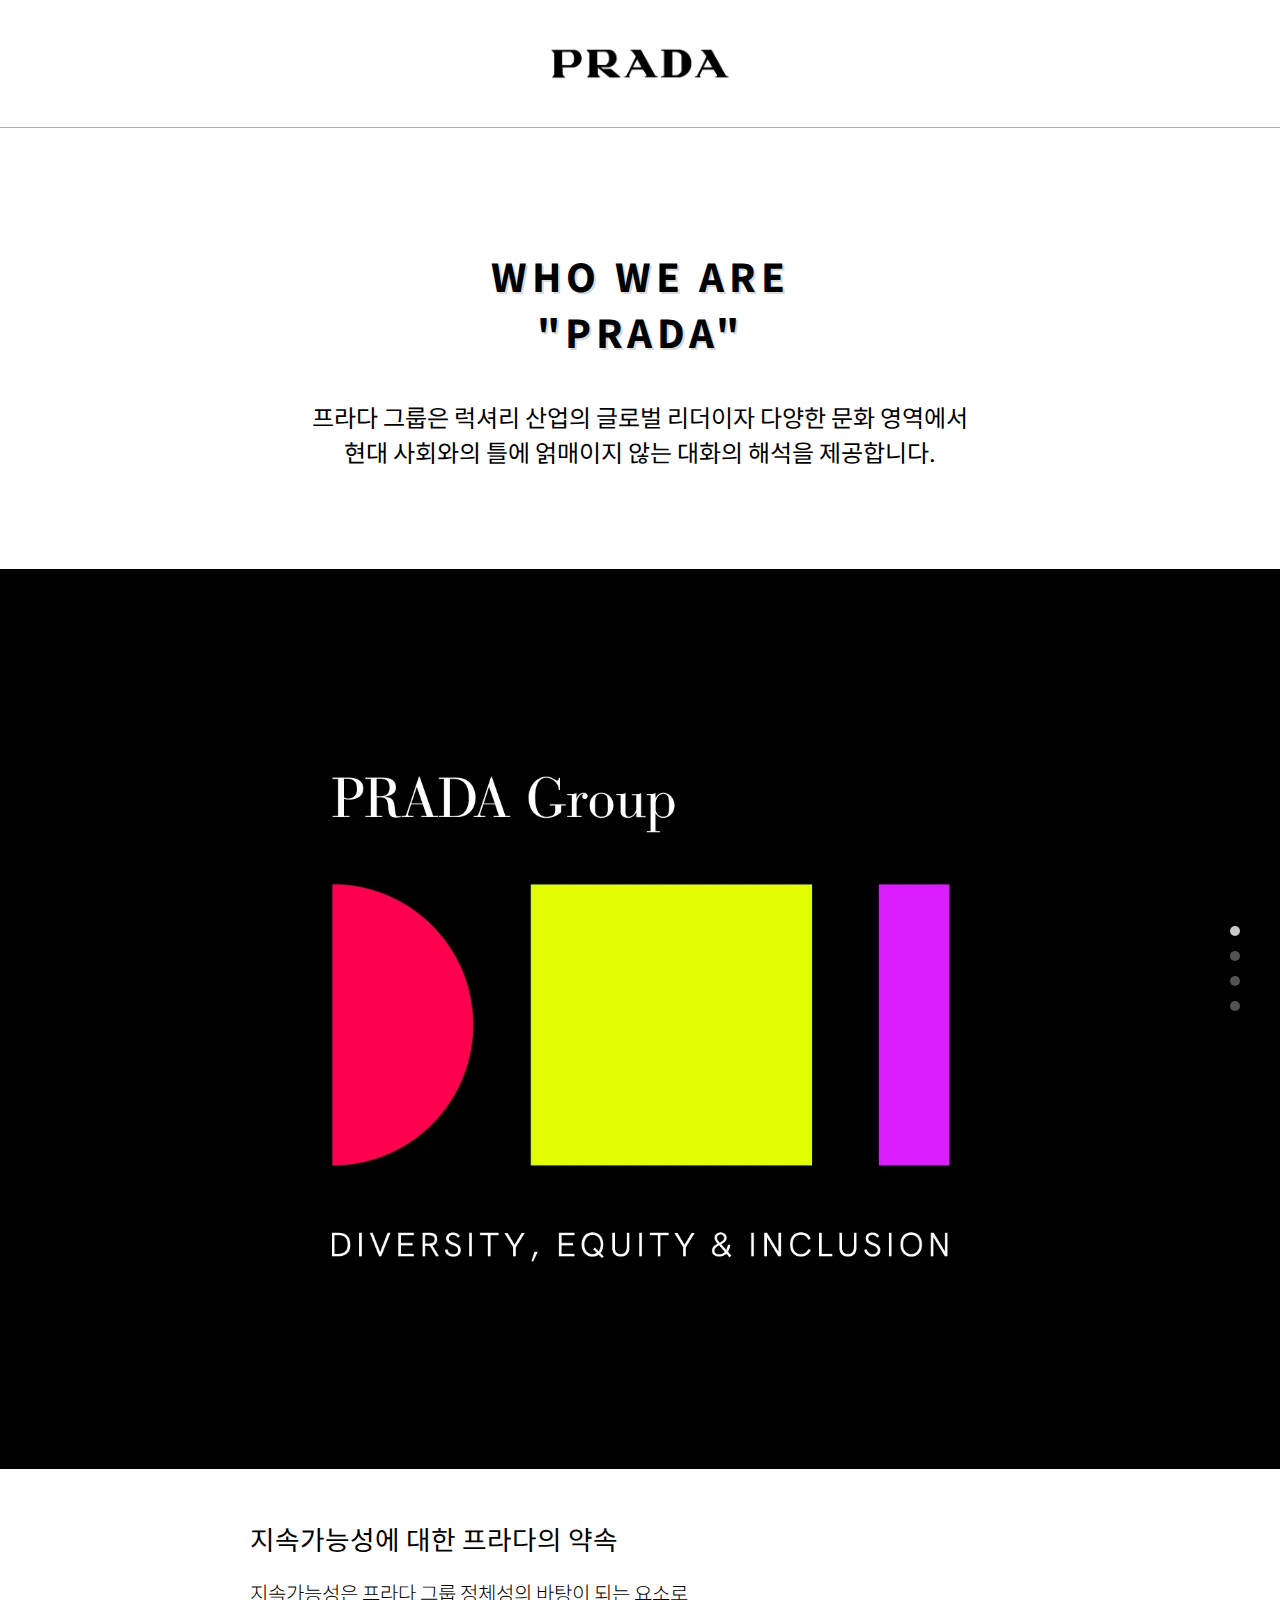
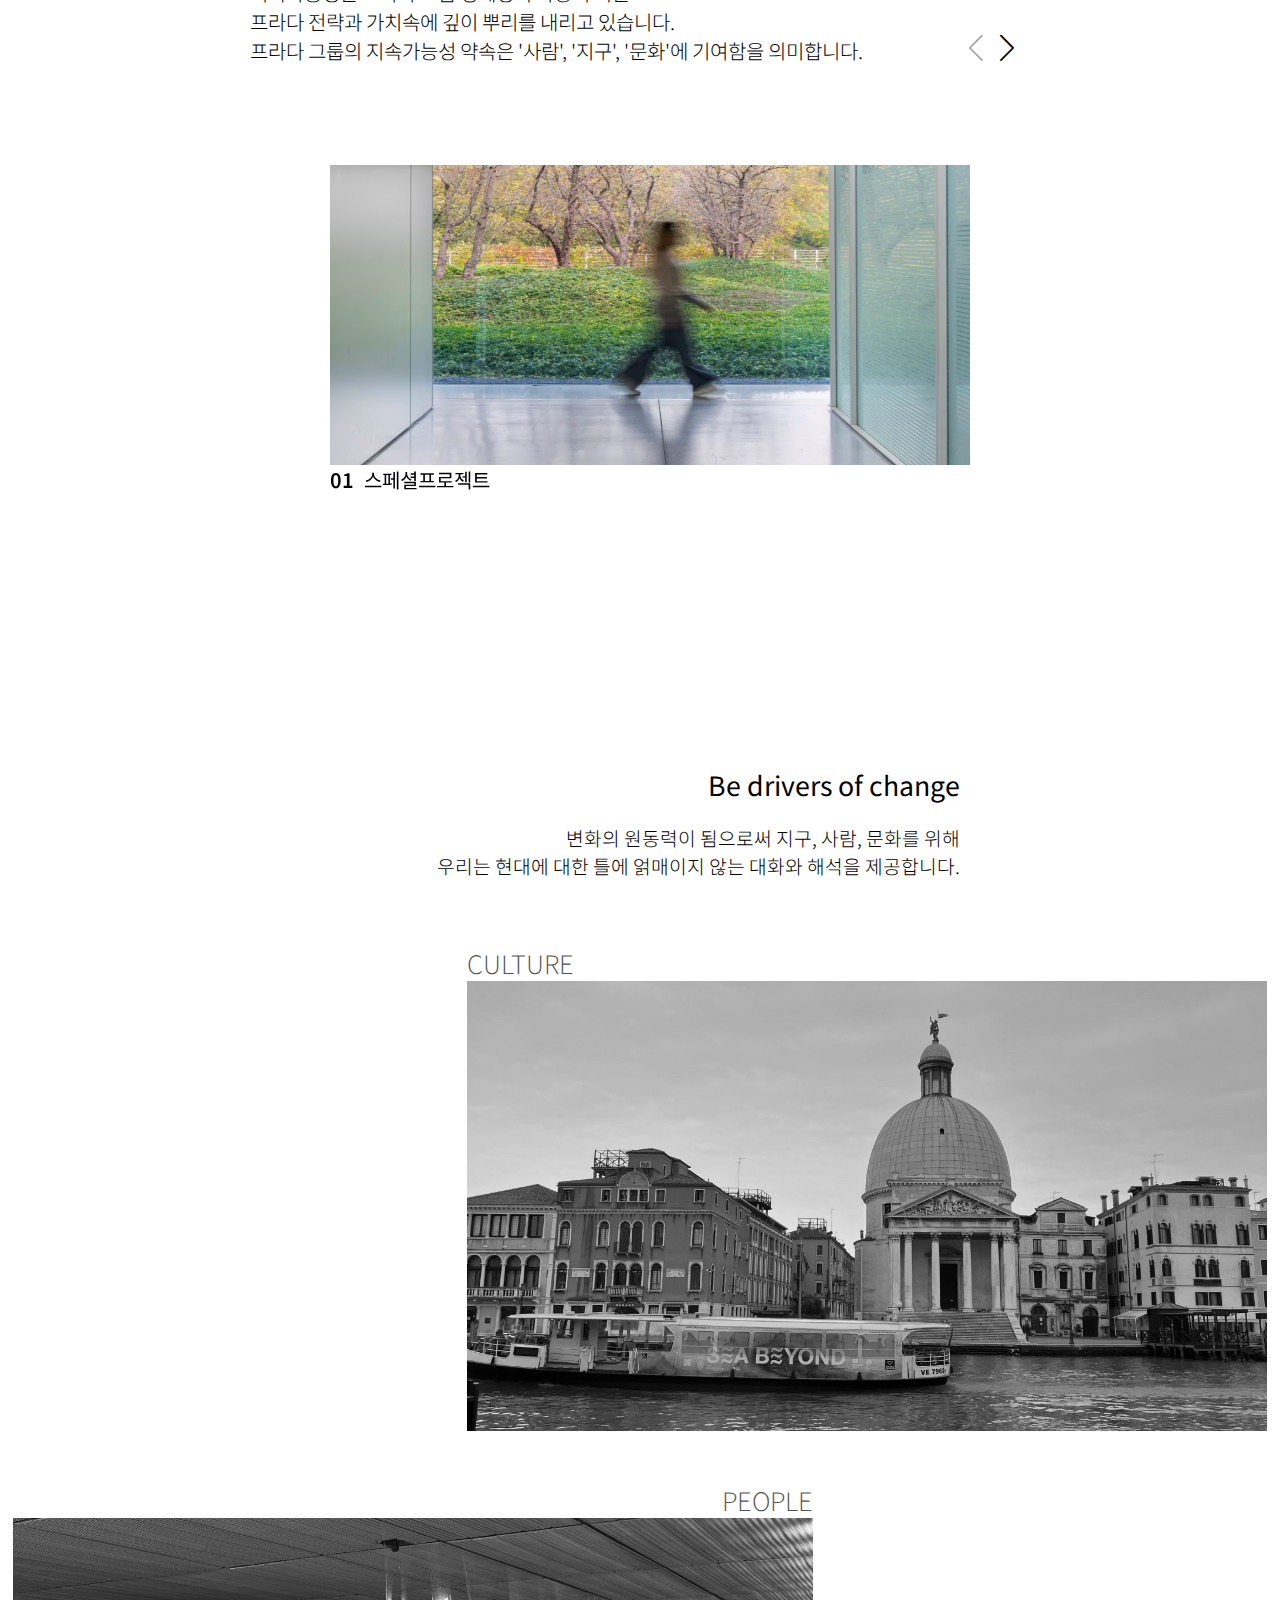
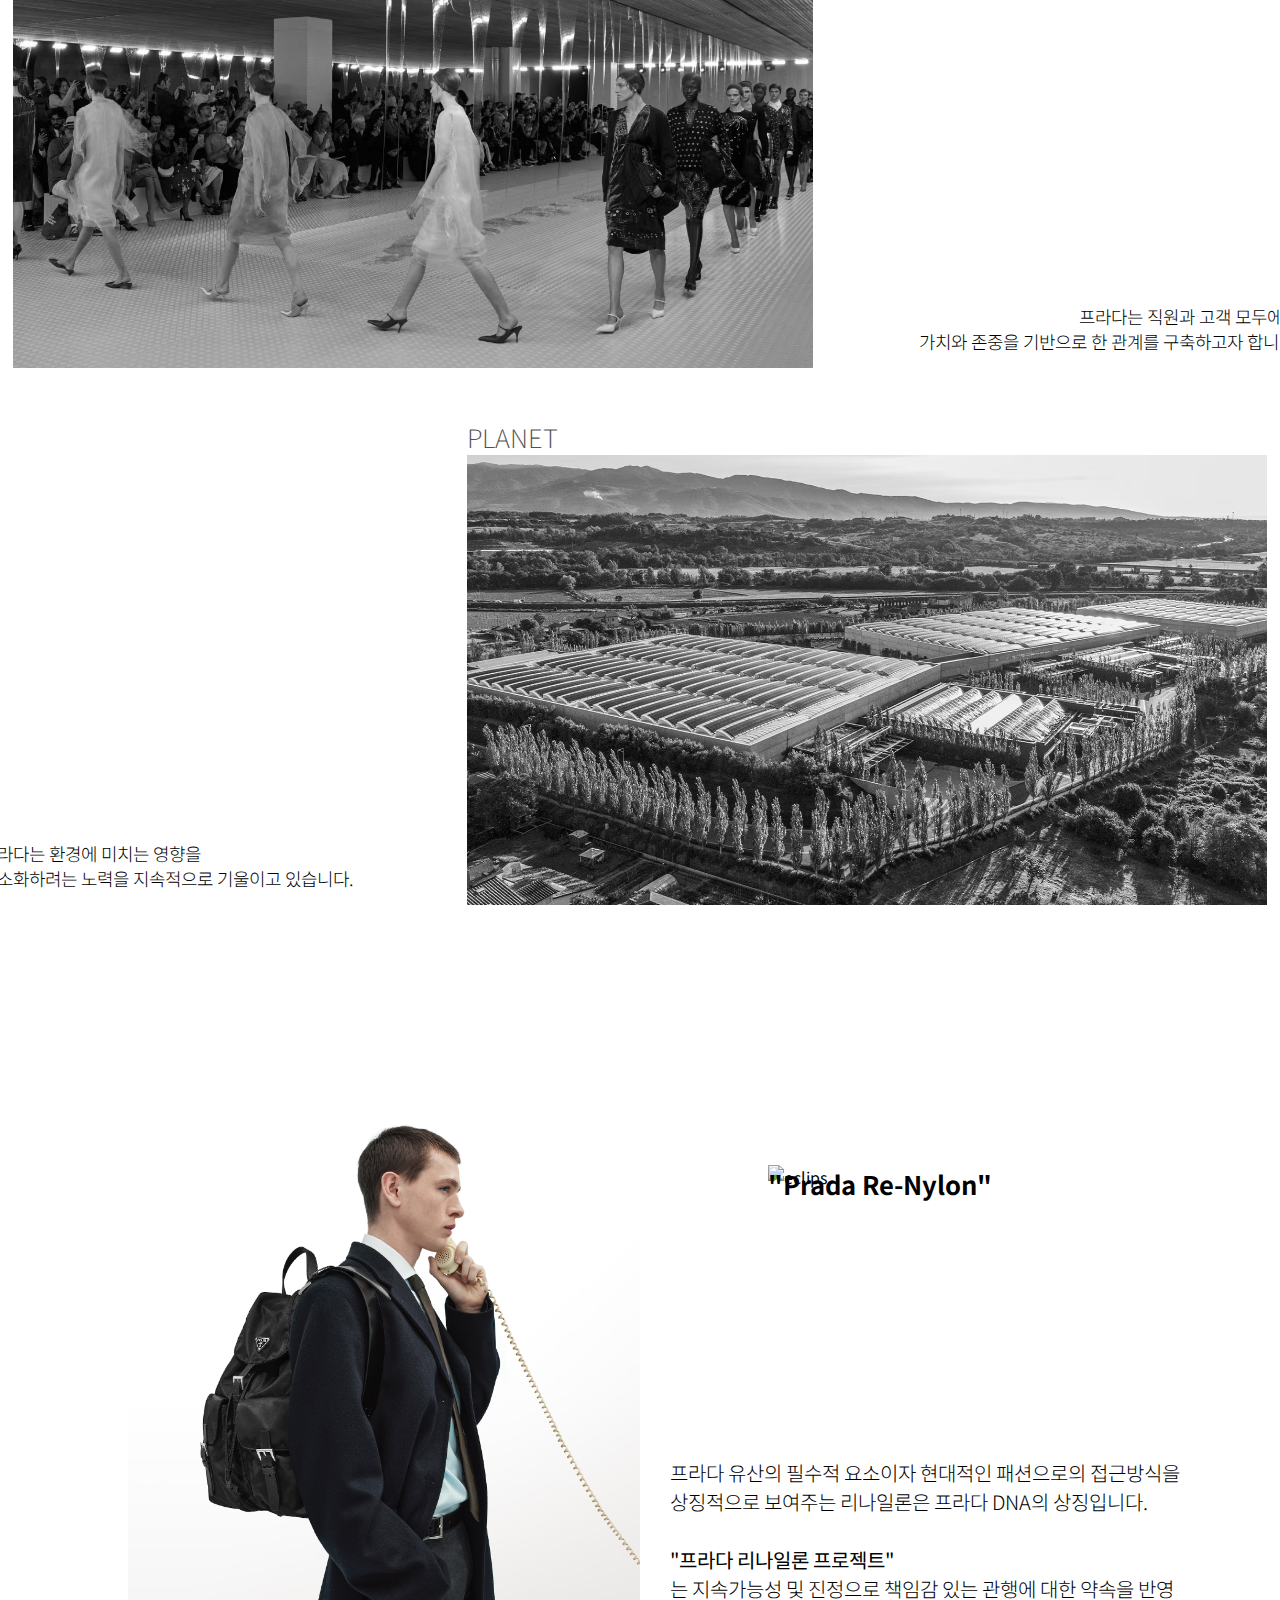
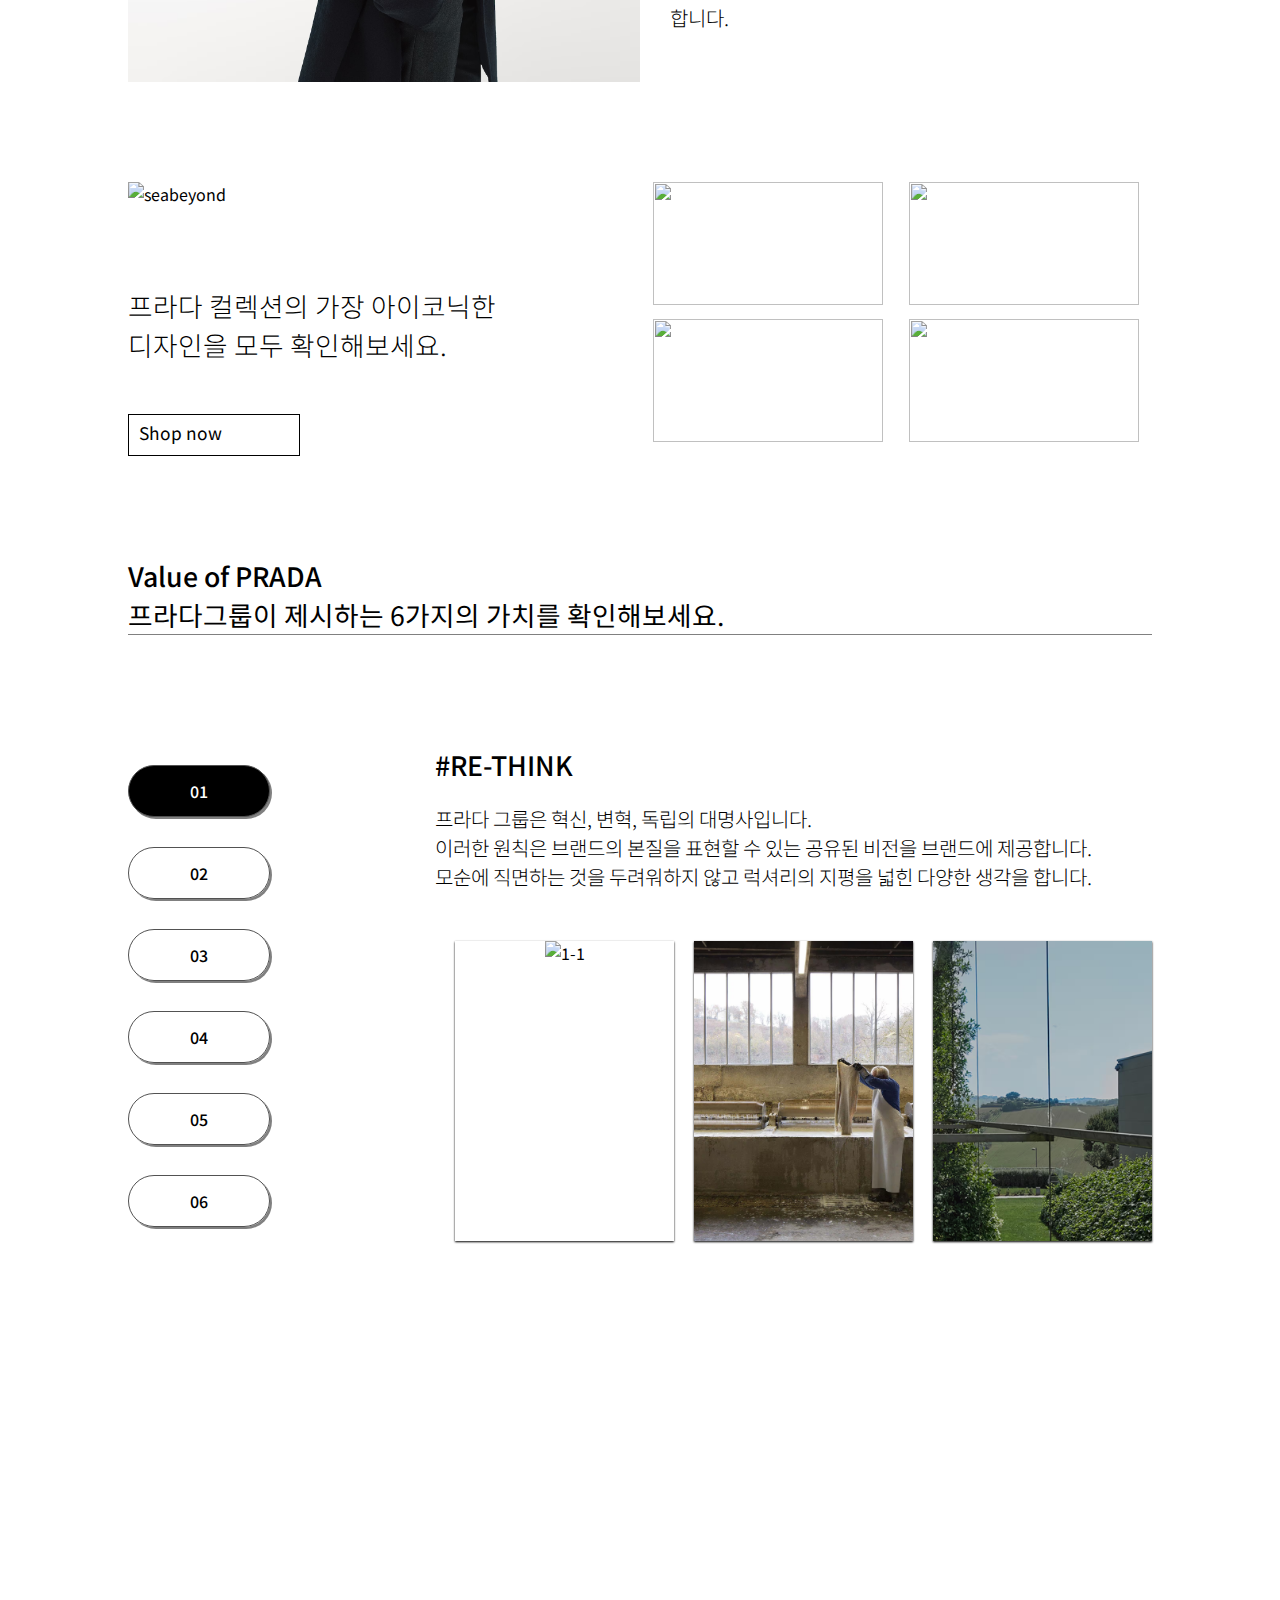
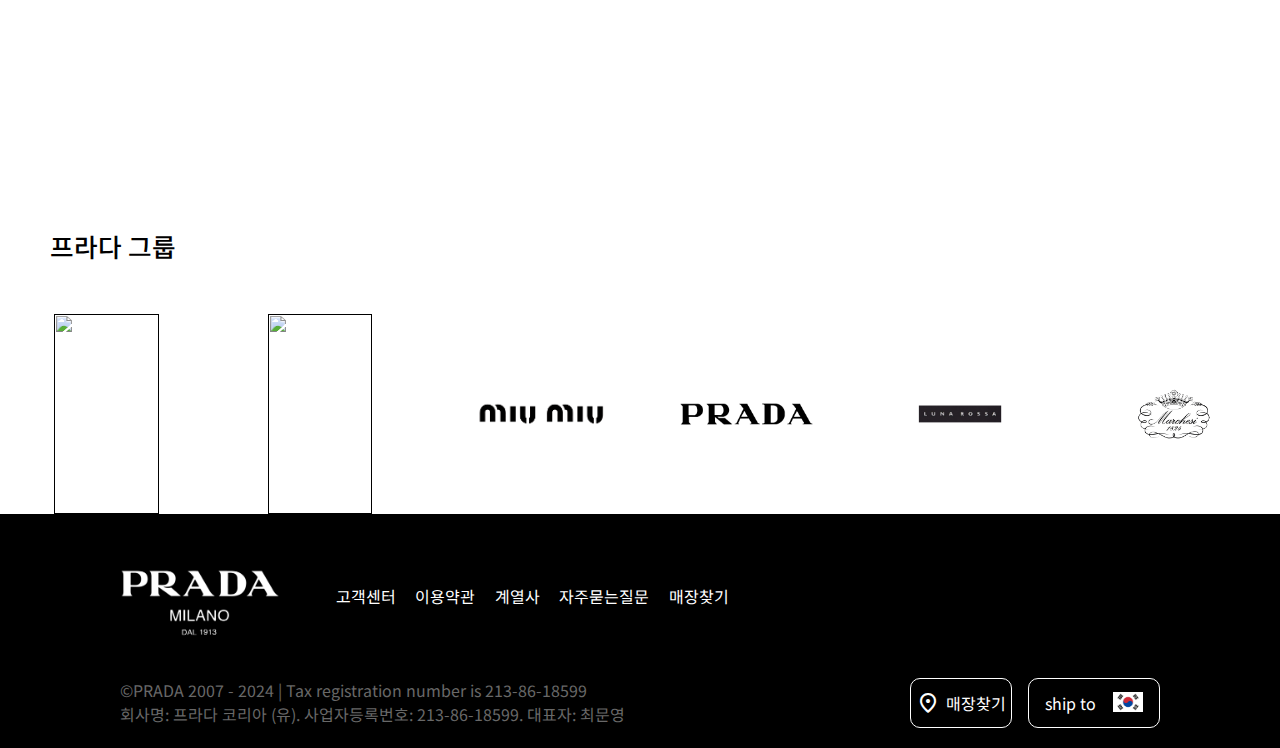
==== commit 32229ab6: "고생하셨습니다~" ====
--- a/about.html
+++ b/about.html
@@ -10,6 +10,9 @@
   <script src="https://kit.fontawesome.com/0989f3df13.js" crossorigin="anonymous"></script>
   <link rel="stylesheet" href="https://cdn.jsdelivr.net/npm/swiper@11/swiper-bundle.min.css" />
   <script src="https://code.jquery.com/jquery-3.7.1.min.js"></script>
+  <script src="https://cdnjs.cloudflare.com/ajax/libs/gsap/3.11.5/gsap.min.js"></script>
+  <script src="https://cdnjs.cloudflare.com/ajax/libs/gsap/3.11.5/ScrollTrigger.min.js"></script>
+  <script src="https://cdnjs.cloudflare.com/ajax/libs/gsap/3.12.1/ScrollToPlugin.min.js"></script>
   <link rel="stylesheet" href="https://fonts.googleapis.com/css2?family=Material+Symbols+Outlined:opsz,wght,FILL,GRAD@20..48,100..700,0..1,-50..200" />
   <link rel="stylesheet" href="css/about.css">
   <link rel="stylesheet" href="css/header.css">
@@ -230,7 +233,7 @@
         </li>
         <li><a href="">파인주얼리</a></li>
         <li><a href="">PRADA SPHERE</a></li>
-        <li><a href="">ABOUT</a></li>
+        <li><a href="about.html">ABOUT</a></li>
       </ul>
       <ul class="ham_end">
         <li><i class="fa-brands fa-youtube"></i></li>
@@ -296,7 +299,7 @@
         <ul class="change_conts">
           <li class = "change_top"><img class = "conts_main" src="images/seabeyond.jpg" alt="front"></li>
           <li class = "detail">
-            <h3>"Culture"</h3>
+            <p class="ch_title">"Culture"</p>
             <p class="con_txt">
               프라다는 창의성과 혁신을 중시하며, 패션과 예술의 경계를 허물어 독창적인 디자인과 독특한 브랜드 아이덴티티를 강조합니다. </p>
               <img class = "letter" src="images/sub_culture.svg" alt="letter">
@@ -308,6 +311,7 @@
           <li class = "detail">
             <h3>"People"</h3>
             <img class = "letter" src="images/sub_people.svg" alt="letter">
+            <p class="ch_title">"PEOPLE"</p>
             <p class="con_txt">
               프라다는 직원과 고객 모두에게 가치와 존중을 기반으로 한 관계를 구축하고자 합니다. 고객에게 맞춤형 서비스를 제공하여 개인의 개성과 욕구를 존중합니다.</p>
           </li>
@@ -318,7 +322,7 @@
         <ul class="change_conts">
           <li class = "change_top"><img class = "conts_main" src="images/sub_enviro.jpg" alt="front"></li>
           <li class = "detail">
-            <h3>"Planet"</h3>
+            <p class="ch_title">"PLANET"</p>
             <p class="con_txt">
               프라다는 환경 보호와 지속 가능성을 중요한 가치로 삼아, 친환경적인 소재와 생산 과정을 도입하고 환경에 미치는 영향을 최소화하려는 노력을 지속적으로 기울이고 있습니다.
             </p>
@@ -328,6 +332,30 @@
       </li>
     </ul>
   </div>
+  <main id="parallax__cont">
+    <div id="section1" class="parallax__item">
+        <h2 class="parallax__item__title">CULTURE</h2>
+        <figure class="parallax__item__imgWrap">
+            <div class="parallax__item__img"></div>
+        </figure>
+        <p class="parallax__item__desc reveal">프라다는 패션과 예술의 경계를 허물어 독창적인 디자인과<br> 독특한 브랜드 아이덴티티를 강조합니다.</p>
+      </div>
+    <div id="section2" class="parallax__item">
+        <h2 class="parallax__item__title reveal reveal_LTR" data-delay="0.8">PEOPLE</h2>
+        <figure class="parallax__item__imgWrap reveal reveal_LTR">
+            <div class="parallax__item__img"></div>
+        </figure>
+        <p class="parallax__item__desc reveal reveal_LTR" data-delay="0.5">프라다는 직원과 고객 모두에게<br> 가치와 존중을 기반으로 한 관계를 구축하고자 합니다.</p>
+    </div>
+    <div id="section3" class="parallax__item">
+        <h2 class="parallax__item__title reveal reveal" data-delay="0.8">PLANET</h2>
+        <figure class="parallax__item__imgWrap reveal reveal_TTB">
+            <div class="parallax__item__img"></div>
+        </figure>
+        <p class="parallax__item__desc reveal reveal_BTT" data-delay="0.5">프라다는 환경에 미치는 영향을<br>최소화하려는 노력을 지속적으로 기울이고 있습니다.</p>
+    </div>
+    </main>
+
     <div class="renylon">
       <div class="renylon_intro">
         <div class="renylon_intro_left">
@@ -591,5 +619,47 @@
       },
     });
   </script>
+      <script>
+        const hide = (item) => {
+            gsap.set(item, {autoAlpha: 0});
+        }
+
+        const animate = (item) => {
+            let x = 0;
+            let y = 0;
+            let delay = item.dataset.delay;
+
+            if(item.classList.contains("reveal_LTR")){
+                x = -100,
+                y = 0
+            } else if(item.classList.contains("reveal_BTT")){
+                x = 0,
+                y = 100
+            } else if(item.classList.contains("reveal_TTB")){
+                x = 0,
+                y = -100
+            } else {
+                x = 100,
+                y = 0;
+            }
+
+            gsap.fromTo(item, 
+                {autoAlpha: 0, x: x, y: y}, 
+                {autoAlpha: 1, x: 0, y: 0, delay: delay, duration: 1.25, overwrite: "auto", ease: "expo"}
+            );
+        };
+
+        gsap.utils.toArray(".reveal").forEach(item => {
+            hide(item);
+
+            ScrollTrigger.create({
+                trigger: item,
+                start: "top bottom",
+                end: "bottom top",
+                markers: false,
+                onEnter: () => {animate(item)}
+            });
+        });
+    </script>  
 </body>
 </html>--- a/css/about.css
+++ b/css/about.css
@@ -22,15 +22,17 @@
   width: 100%;
 }
 #section .main .main_title{
-  font-size: 40pt;
-  font-weight: 500;
+  font-size: 3vw;
+  font-weight: 800;
   letter-spacing: 5px;
-  margin-top: 100px;
-  color: #434343;
+  margin-top: 150px;
+  color: #000;
   text-shadow: 2px 2px #ccccccc1;
 }
 #section .main .main_txt{
-  margin-top: 40px; font-size: 18pt;
+  margin-top: 40px; 
+  font-size: 18pt;
+  font-weight: 400;
   /* text-decoration: underline; */
 }
 
@@ -49,12 +51,13 @@
 }
 #section .main .main_banner .main_img{
   width: 100%;
-  height: 400vh;
-  /* margin-top: -vh; */
+  height: 100vh;
 }
 #section .main .main_banner .main_img>li{
   width: 100%;
   height: 100vh;
+  position: absolute;
+  top: 0;left: 0;
 }
 #section .main .main_banner .main_img>li img{
   width: 100%;
@@ -77,13 +80,14 @@
   cursor:pointer;
 }
 #section .main .main_banner .nav>li.in{
-  background-color: #b9d9eb;
+  background-color: #c9c9c9;
 }
 
 /* -sus------------------------------ */
 
 #section .sustainable{   
   width: calc(100% - 640px);
+  min-width: calc(1420px - 640px);
   /* border: 1px solid yellowgreen; */
   margin: 50px auto;
   position: relative;
@@ -97,7 +101,6 @@
   font-size: 15pt;
   font-weight: 300;
 }
-
 #section .sustainable .sus_arrow{
   width: 10%;
   display: flex;
@@ -121,8 +124,10 @@
 }
 #section .sustainable .sus_congroup{
   width: 100%;
+  overflow: hidden;
 }
 #section .sustainable .sus_congroup .swiper-wrapper{
+  width: 100%;
   display: flex; 
   margin-left: 80px;
   margin-top: 100px;
@@ -147,7 +152,7 @@
   width: calc(100% - 640px);
   margin: 0 auto;   
   margin-top: 200px;
-  /* border: 1px solid purple; */
+  /* display: none; */
 }
 #section .change .change_title{
   text-align: right;
@@ -157,16 +162,12 @@
 #section .change .change_txt{
   text-align: right;
   margin-top: 20px;
-  font-size: 15pt;
+  font-size: 1.5vw;
   font-weight: 300;
 }
 #section .change .change_group{
-  margin-top: 100px;
-  width: 100%;
-  display: flex;
-  flex-direction: column;
-}
-
+  display: none;
+}
 #section .change .change_group>li{
   width: 100%;
   height: 300px;
@@ -176,18 +177,6 @@
   text-align: left;
   position: relative;
 }
-/* #section .change .change_group>li:after{
-  content: "프라다의 가치를 확인해보세요. ";
-  position: absolute;
-  top: 50%;right: 0px;
-  margin-right:20px 
-}
-#section .change .change_group>li:nth-child(2)::after{
-  content: "프라다의 가치를 확인해보세요. ";
-  position: absolute;
-  top: 50%;left: 0px;
-  margin-left:20px 
-} */
 
 #section .change .change_group>li .change_conts{
   width: 100%;
@@ -228,23 +217,98 @@
   text-align: center;
 }
 #section .change .change_group>li .change_conts .detail .letter{
-  width: 50%; margin: 0 auto;
+  width: 60%; margin: 0 auto;
 }
 #section .change .change_group>li .change_conts .con_txt{
   width: 100%; height: 50%;
   box-sizing: border-box;
-  font-size: 13pt;
+  font-size: 1vw;
   font-weight: 400;
-  padding: 10%;
-  text-align: center;
-}
-
-
+  padding: 8%;
+  text-align: center;
+}
+
+
+/* -----------gsap------------------ */
+
+#parallax__cont {
+  max-width: 1600px;
+  width: 98%;
+  margin: 0 auto;
+  background-color: rgba(255,255,255,0.1);
+}
+.parallax__item__title{
+  font-size: 2vw;
+  font-weight: 200;
+  color: #525252;
+}
+.parallax__item {
+  width: 800px;
+  max-width: 70vw;
+  margin: 3vw auto;
+  /* background-color: rgba(255,255,255,0.3); */
+  text-align: left;
+  margin-right: 0;
+  position: relative;
+  padding-top: 2vw;
+}
+.parallax__item:nth-child(even) {
+  margin-left: 0;
+  text-align: right;
+}
+.parallax__item__imgWrap {
+  width: 100%;
+  padding-bottom: 56.25%;
+  background: #000;
+  position: relative;
+  overflow: hidden;
+}
+.parallax__item__img {
+  position: absolute;
+  left: -5%; 
+  top: -5%;
+  width: 110%;
+  height: 110%;
+  background-repeat: no-repeat;
+  background-position: center center;
+  background-size: cover;
+  filter: saturate(0%);
+  transition: all 1s;
+}
+.parallax__item__img:hover {
+  filter: saturate(100%);
+  transform: scale(1.025);
+}
+
+#section1 .parallax__item__img {
+  background-image: url(..//images/seabeyond.jpg);
+}
+#section2 .parallax__item__img {
+  background-image: url(..//images/the_people.png);
+}
+#section3 .parallax__item__img {
+  background-image: url(..//images/sub_enviro.jpg);
+}
+.parallax__item__desc {
+  color: #000;
+  font-size: 1.4vw;
+  font-weight: 300;
+  line-height: 1.4;
+  margin-top: -5vw;
+  margin-left: -38vw;
+  z-index: 100;
+  position: relative;
+  word-break: keep-all;
+}
+.parallax__item:nth-child(even) .parallax__item__desc {
+  margin-left: auto;
+  margin-right: -38vw;
+}
 /* ----------------------------------- */
 
 #section .renylon{
   width: calc(100% - 20%);
-  margin: 0 auto;  
+  margin: 0 auto;
 }
 #section .renylon .renylon_intro{
   display: flex;
@@ -357,13 +421,14 @@
   display: none;
   transition: all 0.3s;
 }
-#section .renylon .renylon_conts .renylon_product li .pro_name{
+#section .renylon .renylon_conts .renylon_product>li .pro_name{
   width: 150px;height: 100px;
   font-size: 18pt;
   font-weight: 500;
   position: absolute;
   right: 0px; bottom: 0px;
   display: none;
+  color: #fff;
 }
 #section .renylon_conts .renylon_product li:hover img{
   transform:scale(1.5);
@@ -527,8 +592,10 @@
   margin-top: 100px;
 }
 #section .pradagroup .pradagroup_title{
-  font-size: 25pt;
+  font-size: 2vw;
+  font-weight: 500;
   margin-bottom: 50px;
+  margin-left: 50px;
 }
 #section .pradagroup .logo_gr{
   display: flex;
@@ -610,6 +677,7 @@
   }
   #section .sustainable{
     width:100%;
+    min-width:none;
     margin-top: 50px;
   }
   #section .sustainable .sus_title{
@@ -746,12 +814,16 @@
 #section .main .main_txt{
   font-size: 10pt;
 }
-/* ------------- */
+/* --mob_sus----------------------- */
+
+
 #section .sustainable{
   width: 100%;
   margin-top: 100px;
 }
 #section .sustainable .sus_title{
+  width: 100%;
+  margin: 0 auto;
   font-size: 13pt;
   text-align: center;
 }
@@ -764,6 +836,7 @@
 }
 #section .sustainable .sus_congroup .swiper-wrapper{
   margin-left: 10px;
+  overflow: hidden;
 }
 #section .sustainable .swiper-wrapper .swiper-slide-active{
   width: 500px!important;
@@ -772,17 +845,23 @@
 #section .sus_congroup .swiper-wrapper .swiper-slide .sus_name{
   font-size: 12pt;
 }
-/* -mob_change-------------- */
+
+
+/* -mob_change-------------------- */
 
 #section .change{
   width: 100%;
   margin-top: 100px;
+  display: block;
 }
 #section .change .change_title{
   font-size: 18pt;
   text-align: center;
 }
 #section .change .change_group{
+  width: 100%;
+  display: flex;
+  flex-direction: column;
   margin-top: 80px;
   width: 100%;
 }
@@ -799,8 +878,7 @@
 #section .change .change_group>li .change_conts .detail .con_txt{
   font-size: 10pt;
 }
-#section .change .change_group>li .change_conts .detail h3{
-  text-align: center;
+#section .change .change_group>li .change_conts .detail .ch_title{
   margin-top: 20px;
   font-size: 20pt;
 }
@@ -827,6 +905,9 @@
   width: 100%;
 }
 
+#parallax__cont{
+  display: none;
+}
 /* mob_re----------------- */
 
 #section .renylon{
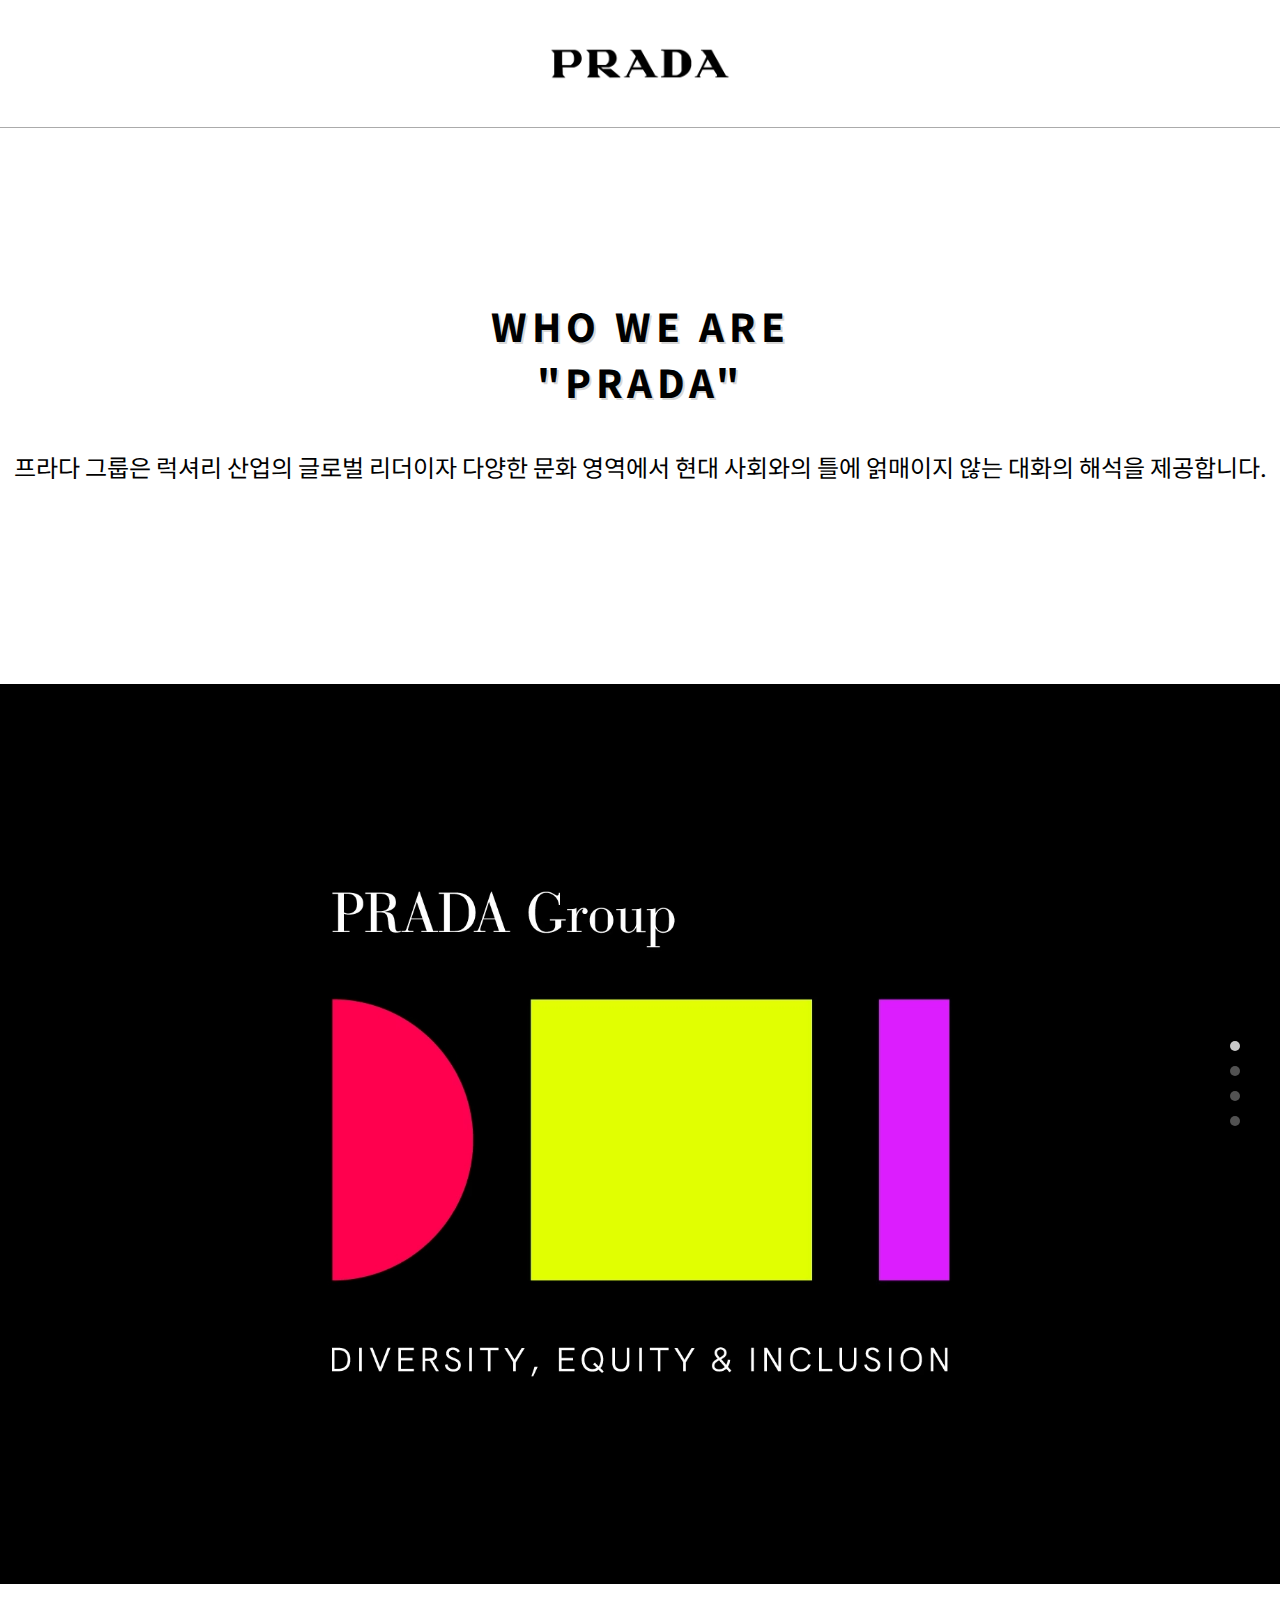
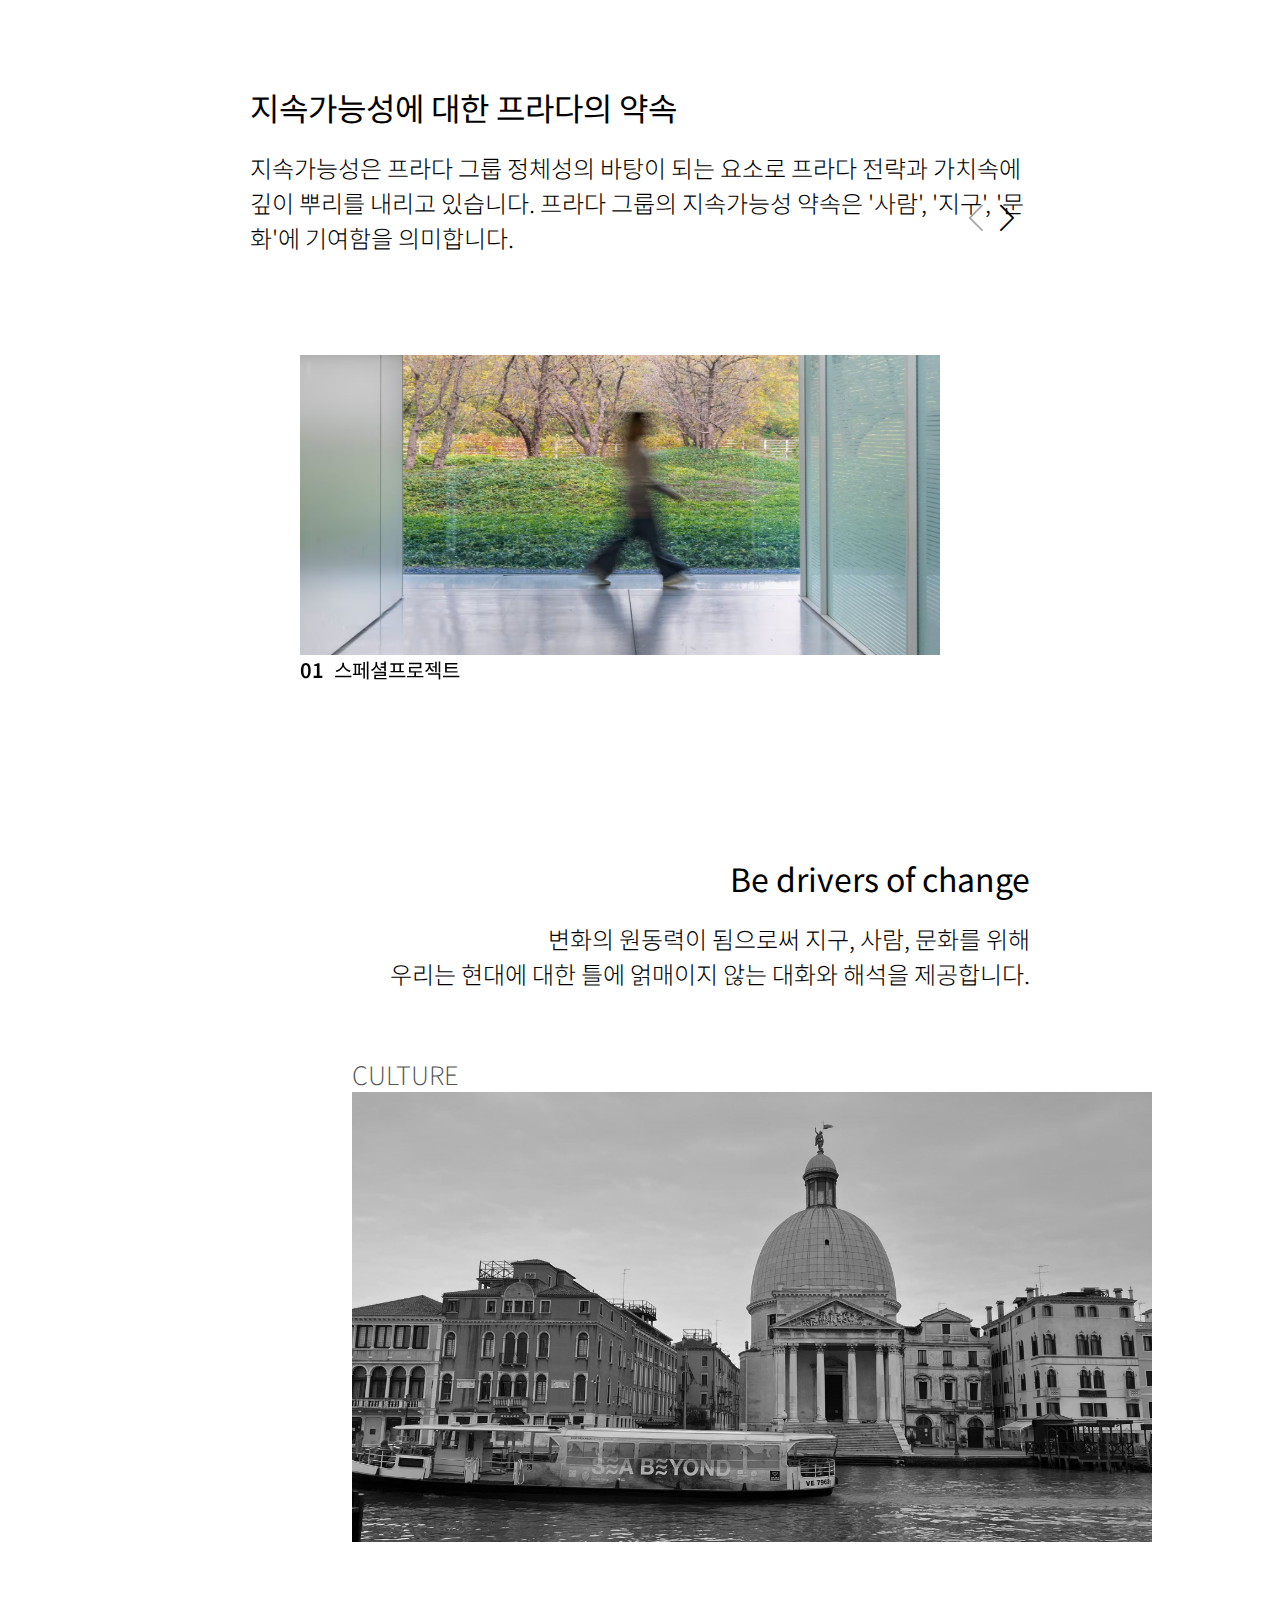
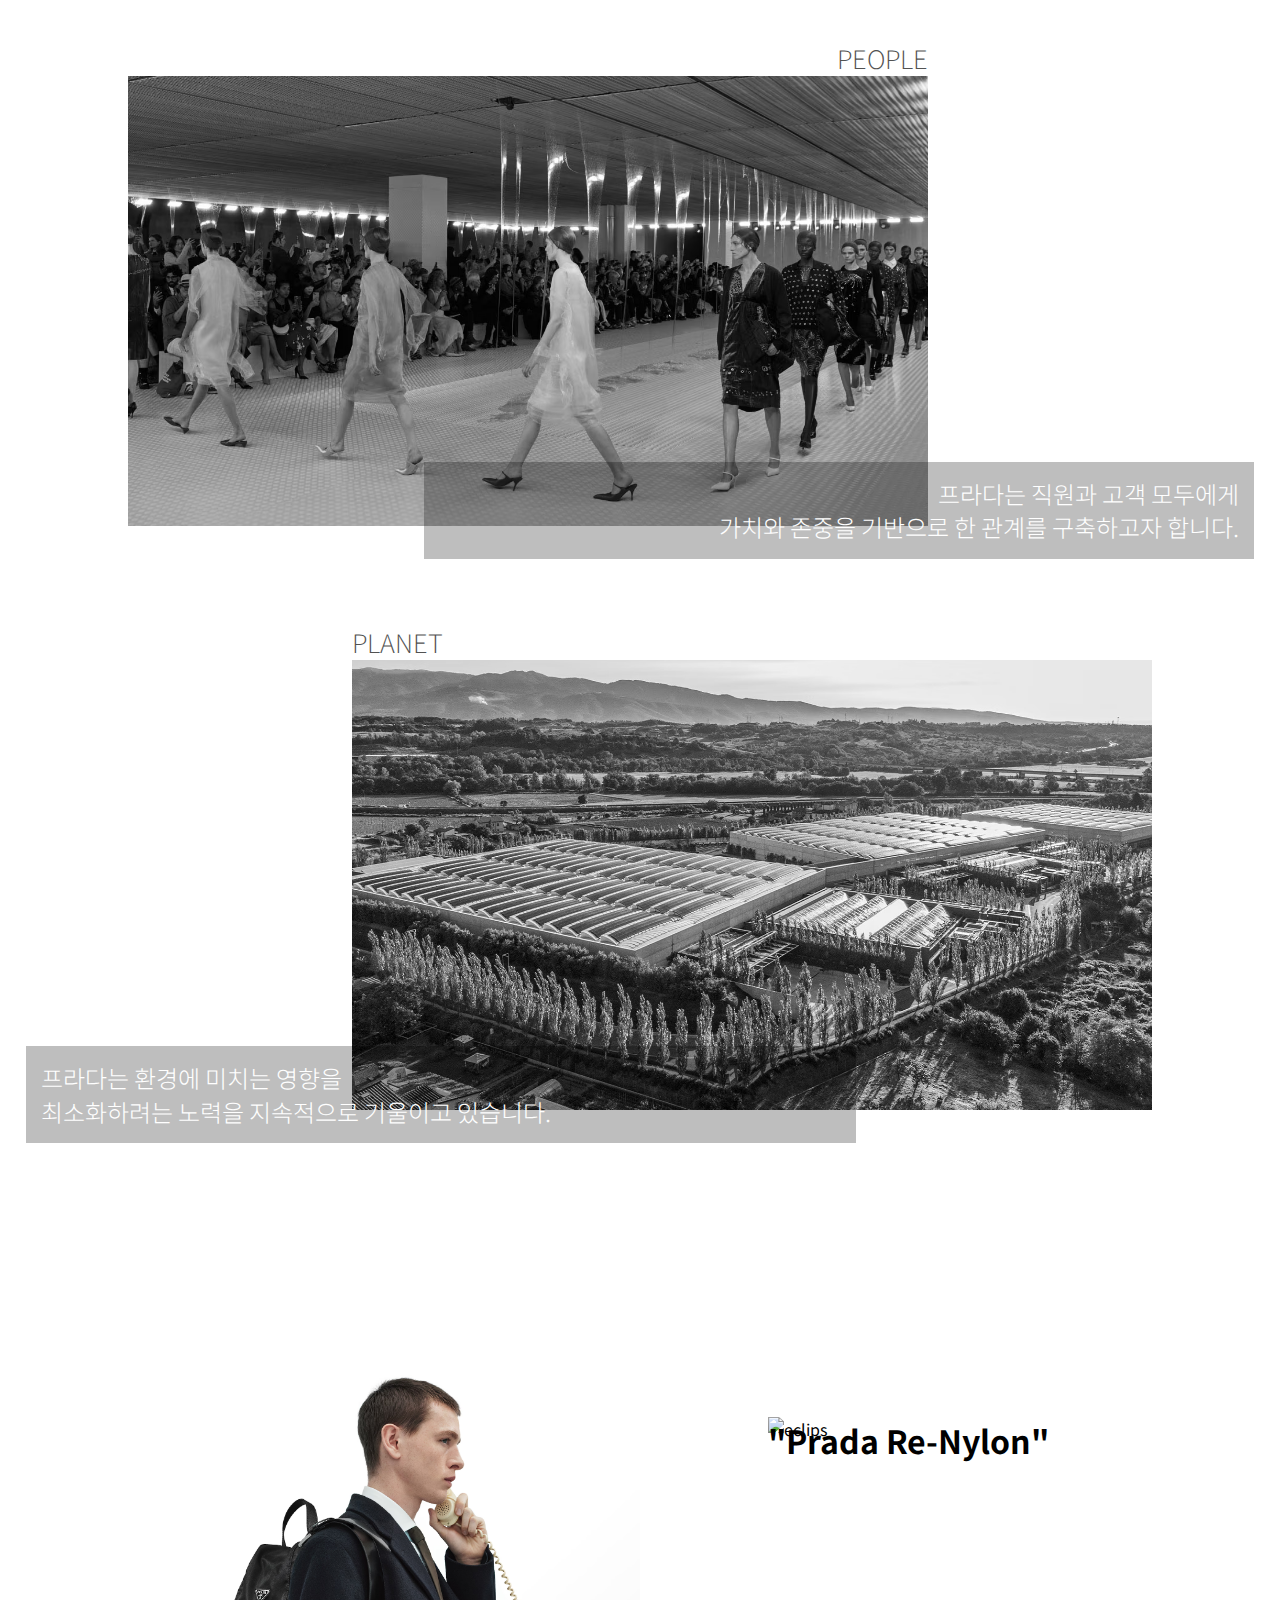
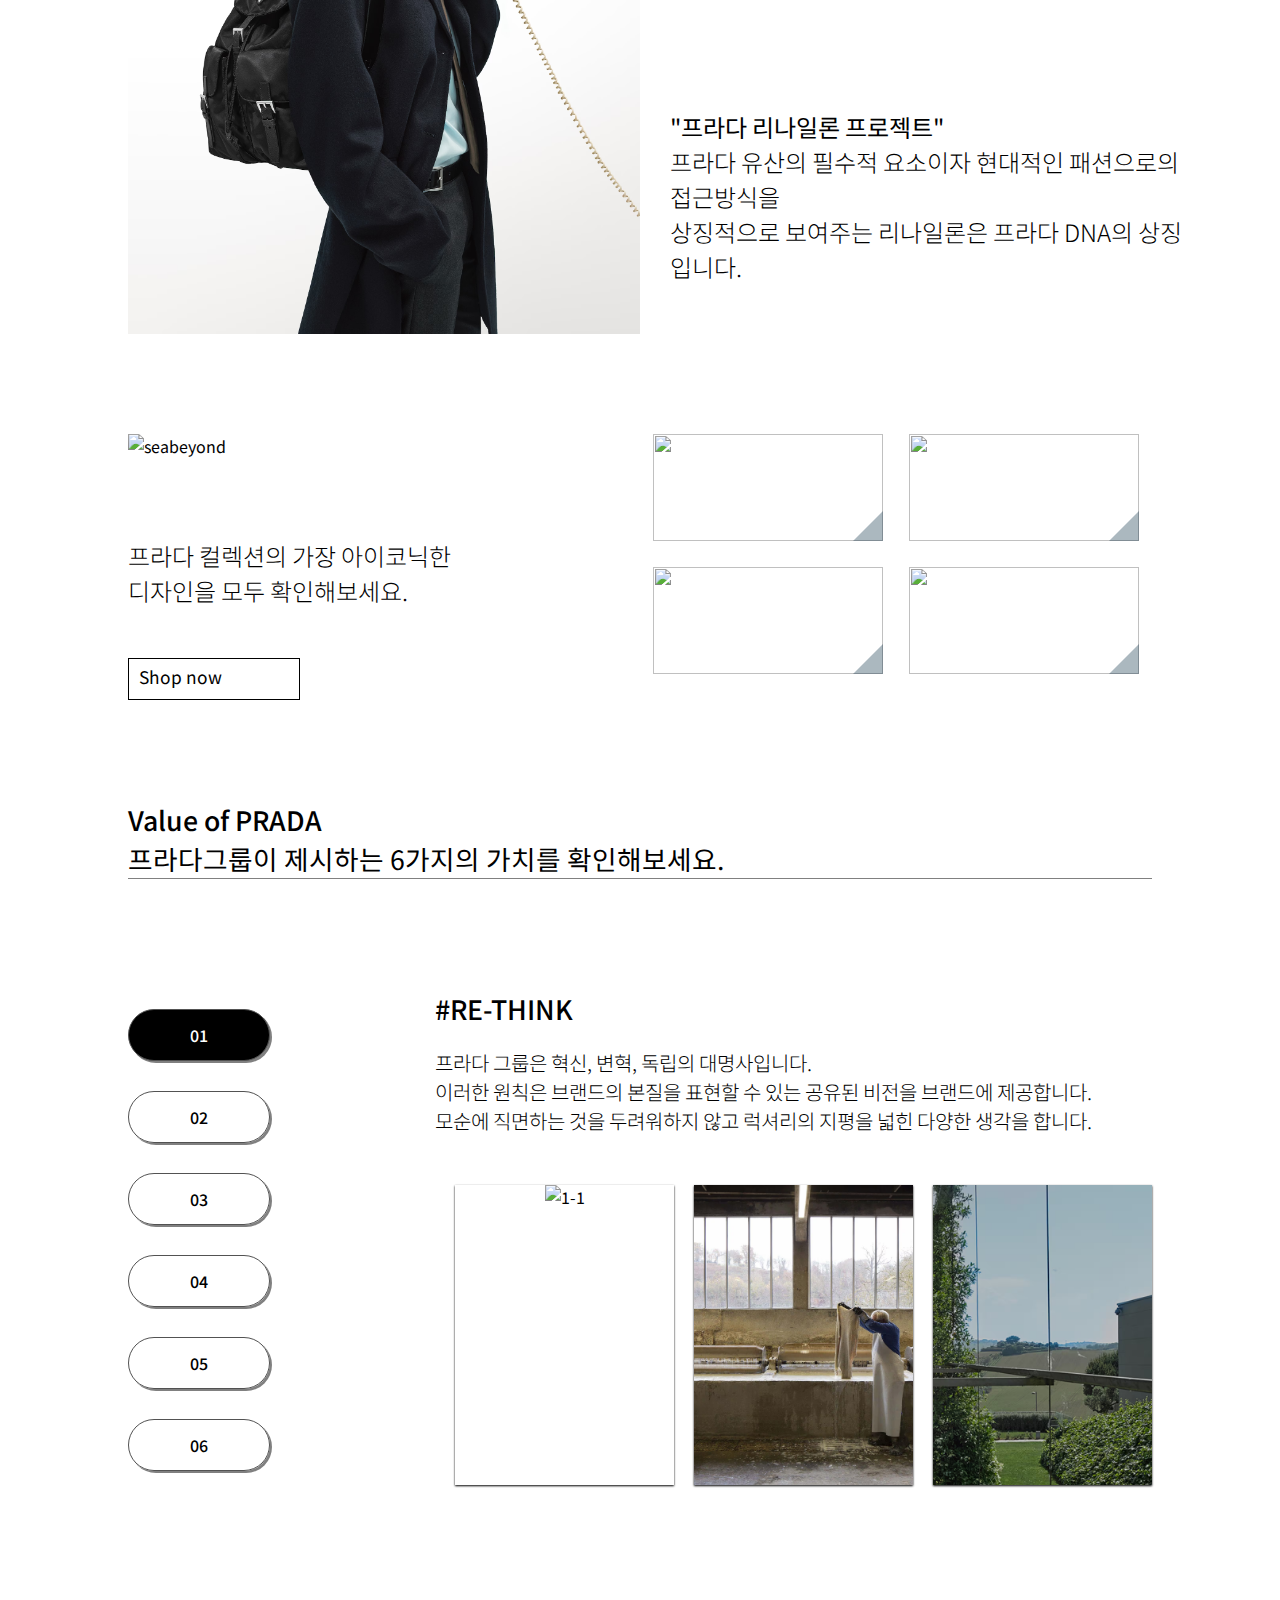
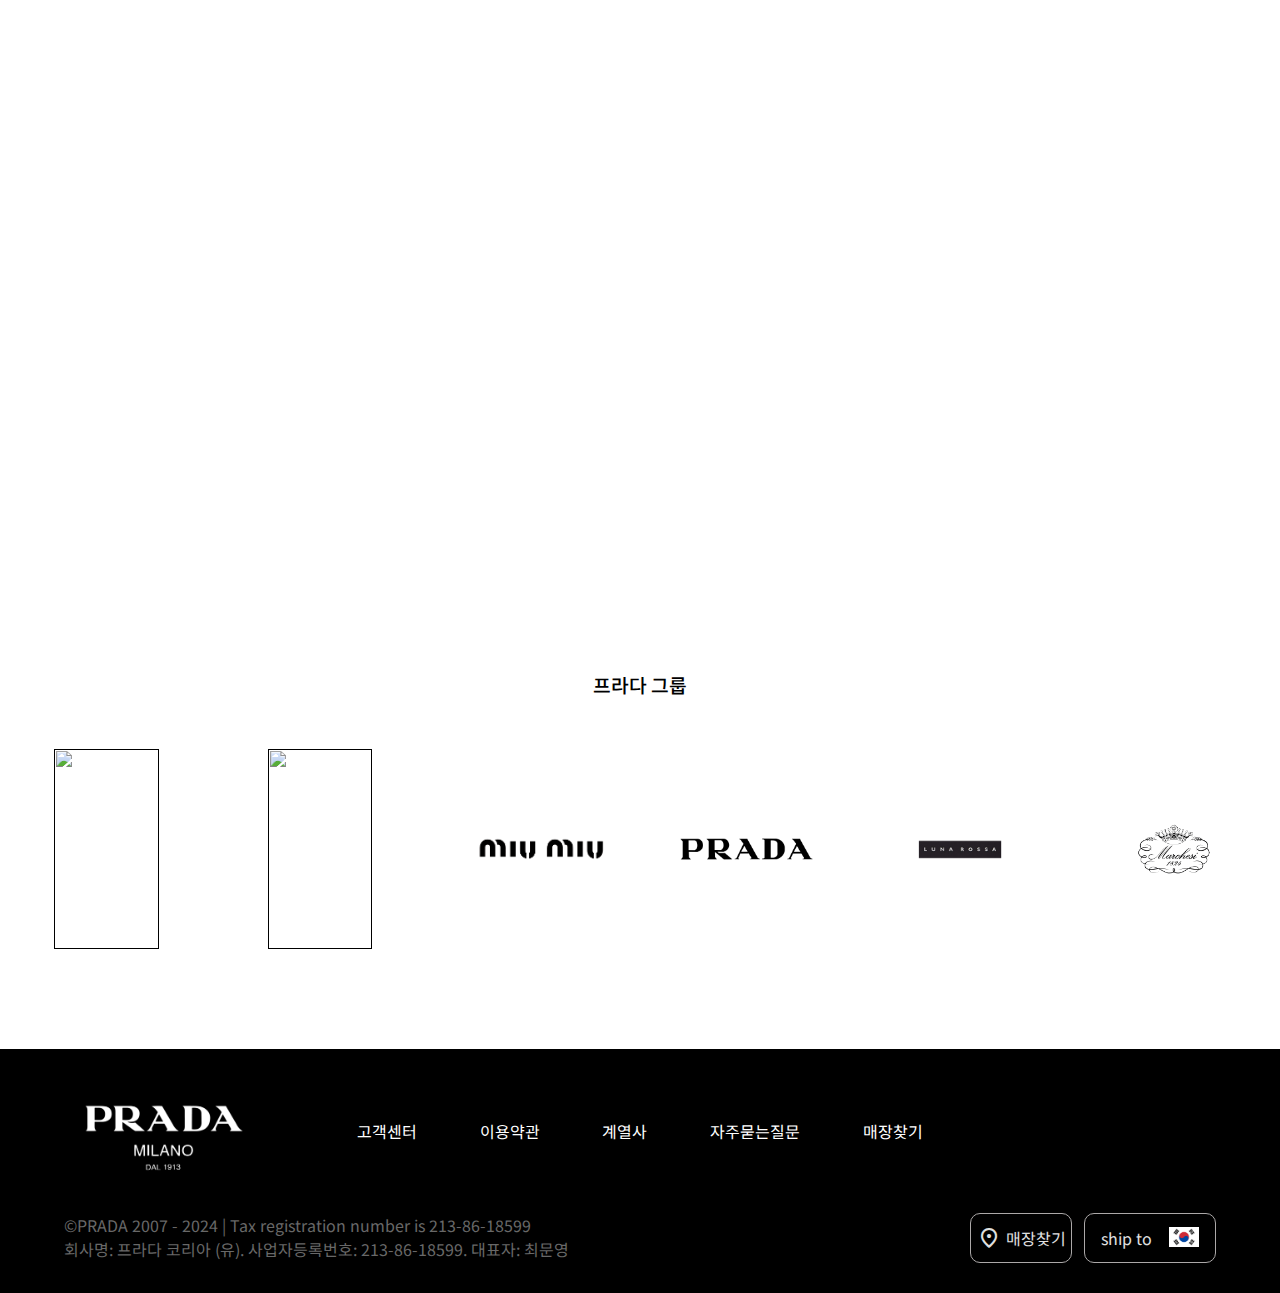
==== commit d7060a07: "오늘끝" ====
--- a/about.html
+++ b/about.html
@@ -169,9 +169,9 @@
         <ul class="ham_gnb">
         <li>
               <div class="ham_gnb_gr active">
-                <a href="">의류</a>
-                <a href=""><span class="material-symbols-outlined">arrow_right
-                  </span></a>
+                <p>의류</p>
+                <p href=""><span class="material-symbols-outlined">arrow_right
+              </span></p>
               </div>
               <ul class="ham_sub">
                 <li><a href="">드레스</a></li>
@@ -189,10 +189,10 @@
         </li>
         <li>
           <div class="ham_gnb_gr">
-            <a href="">가방</a>
-            <a href=""><span class="material-symbols-outlined">
-              arrow_right
-              </span></a>
+            <p>가방</p>
+            <p><span class="material-symbols-outlined">
+            arrow_right
+            </span></p>
           </div>
           <ul class="ham_sub">
             <li><a href="">메신저백</a></li>
@@ -204,10 +204,10 @@
         </li>
         <li>
           <div class="ham_gnb_gr">
-            <a href="">슈즈</a>
-            <a href=""><span class="material-symbols-outlined">
-              arrow_right
-              </span></a>
+            <p>슈즈</p>
+            <p><span class="material-symbols-outlined">
+            arrow_right
+            </span></p>
           </div>
           <ul class="ham_sub">
             <li><a href="">스니커즈</a></li>
@@ -220,8 +220,8 @@
         </li>
         <li>
           <div class="ham_gnb_gr">
-            <a href="">악세서리</a>
-            <a href=""><span class="material-symbols-outlined">arrow_right</span></a>
+            <p>악세서리</p>
+          <p><span class="material-symbols-outlined">arrow_right</span></p>
           </div>
           <ul class="ham_sub">
             <li><a href="">지갑 및 카드 홀더</a></li>
@@ -247,7 +247,7 @@
   <div id="section">
     <div class="main">
       <h1 class="main_title">WHO WE ARE<br><span>"PRADA"</span></h1>
-      <p class="main_txt">프라다 그룹은 럭셔리 산업의 글로벌 리더이자 다양한 문화 영역에서<br> 현대 사회와의 틀에 얽매이지 않는 대화의 해석을 제공합니다.</p>
+      <p class="main_txt">프라다 그룹은 럭셔리 산업의 글로벌 리더이자 다양한 문화 영역에서 현대 사회와의 틀에 얽매이지 않는 대화의 해석을 제공합니다.</p>
       <div class="main_banner">
         <ul class="main_img">
           <li><img src="images/backgroud (1).jpg" alt=""></li>
@@ -265,8 +265,8 @@
     </div>
     <div class="sustainable">
       <h2 class="sus_title">지속가능성에 대한 프라다의 약속</h2>
-      <p class="sus_txt">지속가능성은 프라다 그룹 정체성의 바탕이 되는 요소로<br>
-        프라다 전략과 가치속에 깊이 뿌리를 내리고 있습니다.<br>
+      <p class="sus_txt">지속가능성은 프라다 그룹 정체성의 바탕이 되는 요소로
+        프라다 전략과 가치속에 깊이 뿌리를 내리고 있습니다.
         프라다 그룹의 지속가능성 약속은 '사람', '지구', '문화'에 기여함을 의미합니다.
       </p>
       <div class="sus_arrow">
@@ -355,7 +355,6 @@
         <p class="parallax__item__desc reveal reveal_BTT" data-delay="0.5">프라다는 환경에 미치는 영향을<br>최소화하려는 노력을 지속적으로 기울이고 있습니다.</p>
     </div>
     </main>
-
     <div class="renylon">
       <div class="renylon_intro">
         <div class="renylon_intro_left">
@@ -366,9 +365,8 @@
             <img class = "eclips" src="images/sub_eclips.png" alt="eclips">
             <h2 class="renylon_title">"Prada Re-Nylon"</h2>
           </div>
-          <p class="renylon_txt">프라다 유산의 필수적 요소이자 현대적인 패션으로의 접근방식을<br> 상징적으로 보여주는
-            리나일론은 프라다 DNA의 상징입니다.<br><br><span>"프라다 리나일론 프로젝트"</span><br>는 지속가능성 및 진정으로 책임감 있는 관행에 대한
-            약속을 반영합니다.
+          <p class="renylon_txt"><span>"프라다 리나일론 프로젝트"</span><br>프라다 유산의 필수적 요소이자 현대적인 패션으로의 접근방식을<br> 상징적으로 보여주는
+            리나일론은 프라다 DNA의 상징입니다.
           </p>
         </div>
       </div>
@@ -488,7 +486,7 @@
             </p>
             <ul class="tab_detail">
               <li><img src="images/Groupvalue5.png" alt="5-1"></li>
-              <li><img src="images/backgroud (4).jpg" alt="5-2">
+              <li><img src="images/model/model_110.jpg" alt="5-2">
                 <p>Network<span class="material-symbols-outlined">north_east</span></p></li>
               <li><img src="images/prada22.jpg" alt="5-3">
                 <p>더보기<span class="material-symbols-outlined">north_east</span></p></li>
@@ -599,7 +597,7 @@
               </a>
             </li>
             <li class="siru">
-              <a href="#">
+              <a href="siruvian.html">
                 <img src="images/footer_sr.jpeg" alt="">
                 <p>Siruvian</p>
               </a>
@@ -619,7 +617,7 @@
       },
     });
   </script>
-      <script>
+    <script>
         const hide = (item) => {
             gsap.set(item, {autoAlpha: 0});
         }
--- a/css/about.css
+++ b/css/about.css
@@ -25,7 +25,7 @@
   font-size: 3vw;
   font-weight: 800;
   letter-spacing: 5px;
-  margin-top: 150px;
+  margin-top: 200px;
   color: #000;
   text-shadow: 2px 2px #ccccccc1;
 }
@@ -39,13 +39,12 @@
 #section .main{
   width: 100%;
   text-align: center;
-
 }
 #section .main .main_banner{
   /* width: calc(100%-640px); */
   width: 100%;
   height: 100vh;
-  margin-top: 100px;
+  margin-top: 200px;
   overflow: hidden;
   position: relative;
 }
@@ -89,16 +88,17 @@
   width: calc(100% - 640px);
   min-width: calc(1420px - 640px);
   /* border: 1px solid yellowgreen; */
-  margin: 50px auto;
-  position: relative;
+  margin: 100px auto;
+  position: relative;
+  overflow: hidden;
 }
 #section .sustainable .sus_title{
-  font-size: 20pt;
+  font-size: 2em;
   font-weight: 400;
 }
 #section .sustainable .sus_txt{
   margin-top: 20px;
-  font-size: 15pt;
+  font-size: 1.5em;
   font-weight: 300;
 }
 #section .sustainable .sus_arrow{
@@ -129,7 +129,7 @@
 #section .sustainable .sus_congroup .swiper-wrapper{
   width: 100%;
   display: flex; 
-  margin-left: 80px;
+  margin-left: 50px;
   margin-top: 100px;
 }
 #section .sustainable .swiper-slide img{
@@ -150,19 +150,20 @@
 
 #section .change{    
   width: calc(100% - 640px);
+  min-width: calc(1420px - 640px);
   margin: 0 auto;   
-  margin-top: 200px;
+  margin-top: 100px;
   /* display: none; */
 }
 #section .change .change_title{
   text-align: right;
-  font-size: 20pt;
+  font-size: 2em;
   font-weight: 400;
 }
 #section .change .change_txt{
   text-align: right;
   margin-top: 20px;
-  font-size: 1.5vw;
+  font-size: 1.5em;
   font-weight: 300;
 }
 #section .change .change_group{
@@ -232,7 +233,8 @@
 /* -----------gsap------------------ */
 
 #parallax__cont {
-  max-width: 1600px;
+  max-width: calc(100% - 640px); 
+  min-width: 1024px;
   width: 98%;
   margin: 0 auto;
   background-color: rgba(255,255,255,0.1);
@@ -274,6 +276,7 @@
   background-size: cover;
   filter: saturate(0%);
   transition: all 1s;
+
 }
 .parallax__item__img:hover {
   filter: saturate(100%);
@@ -290,19 +293,23 @@
   background-image: url(..//images/sub_enviro.jpg);
 }
 .parallax__item__desc {
-  color: #000;
-  font-size: 1.4vw;
+  width: 100%;
+  color: #fff;
+  font-size: 1.5em;
   font-weight: 300;
   line-height: 1.4;
   margin-top: -5vw;
-  margin-left: -38vw;
-  z-index: 100;
+  margin-left: -25.5vw;
+  z-index: 500;
   position: relative;
   word-break: keep-all;
+  background-color: #00000041;
+  padding: 15px;
 }
 .parallax__item:nth-child(even) .parallax__item__desc {
   margin-left: auto;
-  margin-right: -38vw;
+  width: 100%;
+  margin-right: -25.5vw;
 }
 /* ----------------------------------- */
 
@@ -339,7 +346,7 @@
   top: 25%;left: 25%;
 }
 #section .renylon_intro .renylon_intro_right .renylon_title{
-  font-size: 2vw;
+  font-size: 2em;
   position: absolute;
   top: 25%;left: 25%;
 }
@@ -347,7 +354,7 @@
   margin: 30px auto;
   width: 100%;
   text-align: left;
-  font-size: 15pt;
+  font-size: 1.5em;
   font-weight: 300;
   position: absolute;
   bottom:20px;left:30px;
@@ -366,7 +373,8 @@
   width: 80%;
 }
 #section .renylon_conts .renylon_left .renylon_detail{
-  font-size: 20pt; font-weight: 300;
+  font-size: 1.5em; 
+  font-weight: 300;
   margin-top: 80px;
 
 }
@@ -396,48 +404,54 @@
   justify-content: space-around;
 }
 #section .renylon .renylon_conts .renylon_product li{
-  width:45%;height: 45%;
+  width:45%;height: 40%;
   /* height: 100%; */
   position: relative;
   overflow: hidden;
+  transition: all 0.4s;
   /* border: 1px solid red; */
 }
 
 #section .renylon .renylon_conts .renylon_product li img
 {
   width: 100%;height: 100%;
-  transition: all 0.8s;
-}
-#section .renylon .renylon_conts .renylon_product li .angle {
+  object-fit: cover;
+  transition: all 0.5s;
+}
+#section .renylon .renylon_conts .renylon_product li .angle{
   width: 0px; height:0px;
-  border-bottom: 150px solid rgba(128, 128, 128, 0.229);
-  border-right: 150px solid rgba(128, 128, 128, 0.229);
-  border-top: 150px solid transparent;
-  border-left: 150px solid transparent;
-  color: #fff;
+  border-bottom: 9vw solid #00273d53;
+  border-right: 9vw solid #00273d53;
+  border-top: 9vw solid transparent;
+  border-left: 9vw solid transparent;
+  color: #dddddd;
   position: absolute;
   bottom: 0px; right: 0px;
   cursor: pointer;
-  display: none;
-  transition: all 0.3s;
+  /* display: none; */
+  transition: all 0.8s;
+  transform: translateY(200px);
+
 }
 #section .renylon .renylon_conts .renylon_product>li .pro_name{
   width: 150px;height: 100px;
   font-size: 18pt;
-  font-weight: 500;
-  position: absolute;
-  right: 0px; bottom: 0px;
-  display: none;
-  color: #fff;
+  font-weight: 400;
+  position: absolute;
+  right: -10px; bottom: 0px;
+  /* display: none; */
+  opacity: 0;
+  color: #dbdbdb;
 }
 #section .renylon_conts .renylon_product li:hover img{
-  transform:scale(1.5);
+  transform:scale(1.1);
 }
 #section .renylon_conts .renylon_product li:hover .angle{
   display: block;
+  transform: translateY(0px)
 }
 #section .renylon_conts .renylon_product li:hover .pro_name{
-  display: block;
+  opacity: 1;
 }
 
 
@@ -576,7 +590,7 @@
 #section .background{
   margin-top: 200px;
   width: 100%;
-  height: 300px;
+  height: 500px;
   overflow: hidden;
 }
 #section .background .back_banner{
@@ -585,19 +599,21 @@
   background-size: cover;
   background-repeat: no-repeat;
   background-attachment: fixed;
+  background-position: center center;
 }
 #section .pradagroup{
-  width: calc(100%-20%);
-  margin: 0 auto;
-  margin-top: 100px;
+  width: 100%;
+  margin: 100px auto;
 }
 #section .pradagroup .pradagroup_title{
-  font-size: 2vw;
+  width: 200px;
+  margin: 50px auto;
+  text-align: center;
+  font-size: 1.5vw;
   font-weight: 500;
-  margin-bottom: 50px;
-  margin-left: 50px;
 }
 #section .pradagroup .logo_gr{
+  width: 100%;
   display: flex;
   align-items: center;
   /* background-color: yellow; */
@@ -607,7 +623,7 @@
   object-fit: contain;
   text-align: center;
 }
-#section .pradagroup .logo_gr li{  
+#section .pradagroup .logo_gr>li{  
   width: 20%;margin: 0 auto;
   text-align: center;
   transition: all 0.8s;
@@ -659,18 +675,21 @@
 @media all and (min-width:769px) and (max-width:1024px){
   #section{
     width: 100%;
+    min-width: none;
   }
   #section .main .main_title{
     font-size: 23pt;
     font-weight: 600;
+    margin-top: 100px;
   }
   #section .main .main_banner{
     width: 100%;height: 400px;
+    margin-top: 100px;
     /* border: 1px solid red; */
   }
   #section .main .main_img>li img{
     height: 100%;
-      transform: translate(0%, -20%);
+    transform: translate(0%, -20%);
   }
   #section .main .main_txt{
     font-size: 11pt;
@@ -694,8 +713,11 @@
   #section .sustainable .swiper-wrapper .swiper-slide-active{
     width: 600px!important;
   }
+
+  /* --tab_cha--------------------------------------- */
   #section .change{
     width: 100%;
+    min-width: 0px;
   }
   #section .change .change_title{
     font-size: 18pt;
@@ -711,11 +733,27 @@
   #section .change .change_group>li:after{
     font-size: 10pt;
   }
+  
+  #parallax__cont {
+    width: 100%;
+    min-width:0px;
+  }
+  .parallax__item:nth-child(even) {
+    margin-left: 0;
+    text-align: left;
+  }
+  .parallax__item:nth-child(even) .parallax__item__desc {
+    margin-right: auto;
+    margin-left: -25.5vw;
+  }
+
+/* --tab_re------------------------------------------- */
+
   #section .renylon{
     width:100%;
   }
   #section .renylon .renylon_intro_right .renylon_txt{
-    font-size: 10pt;
+    font-size: 1.7vw;
   }
   #section .renylon .renylon_conts .renylon_left{
     box-sizing: border-box;
@@ -741,14 +779,12 @@
   #section .renylon .renylon_conts .renylon_product>li {
     position: relative;
   }
-  #section .renylon .renylon_conts .renylon_product>li .angle .pro_name{
-    width: 100px;height: 30px;
-    font-size: 15pt;
-    font-weight: 100;
-    position: absolute;
-    top: 0;left: 0;
-    /* border: 1px solid blue; */
-  }
+  #section .renylon .renylon_conts .renylon_product>li .pro_name{
+    font-size: 13pt;
+    right: -70px;bottom:-50px
+  }
+  /* -tab_value------------------------------- */
+
   #section .value{
     width: 100%
   }
@@ -802,7 +838,12 @@
 
 @media all and (max-width: 768px){
 #section .main{
-  width: 100%;
+  width: calc(100% - 50px);
+  margin: 0 auto;
+  /* border: 1px solid red; */
+}
+#section .main .main_title{
+  margin-top: 50px;
 }
 #section .main .main_banner{
   display: none;
@@ -819,44 +860,60 @@
 
 #section .sustainable{
   width: 100%;
+  min-width: 0px;
   margin-top: 100px;
 }
 #section .sustainable .sus_title{
-  width: 100%;
+  width: calc(100% - 50px);
+  margin: 10px auto;
+  font-size: 15pt;
+  text-align: center;
+  border-top: 0.2px solid gray;
+  padding-top: 50px;
+}
+#section .sustainable .sus_arrow{
+  display: none;
+}
+#section .sustainable .sus_txt{
+  width: calc(100% - 50px);
   margin: 0 auto;
-  font-size: 13pt;
-  text-align: center;
-}
-#section .sustainable .sus_arrow{
-  display: none;
-}
-#section .sustainable .sus_txt{
   font-size: 10pt;
   text-align: center;
 }
 #section .sustainable .sus_congroup .swiper-wrapper{
-  margin-left: 10px;
-  overflow: hidden;
+  margin-left: 80px;
 }
 #section .sustainable .swiper-wrapper .swiper-slide-active{
-  width: 500px!important;
-  /* height: 200px!important; */
+  width: 300px!important;
 }
 #section .sus_congroup .swiper-wrapper .swiper-slide .sus_name{
   font-size: 12pt;
 }
+#section .sustainable .swiper-slide img{
+  width: 80%;height: 200px;
+}
+#section .sustainable .sus_congroup{
+  height: 400px;
+}
 
 
 /* -mob_change-------------------- */
 
 #section .change{
   width: 100%;
-  margin-top: 100px;
+  min-width: 10px;
+  margin-top: 0px;
   display: block;
 }
 #section .change .change_title{
-  font-size: 18pt;
-  text-align: center;
+  width: calc(100% - 50px);
+  margin: 0 auto;
+  font-size: 15pt;
+  text-align: center;
+}
+#section .change .change_txt{
+  width: calc(100% - 50px);
+  margin: 10px auto;
 }
 #section .change .change_group{
   width: 100%;
@@ -873,6 +930,7 @@
   position: relative;
 }
 #section .change .change_group>li.acco{
+  width: 100%;
   height: 300px;
 }
 #section .change .change_group>li .change_conts .detail .con_txt{
@@ -904,6 +962,9 @@
 #section .change .change_group>li .change_conts>li{
   width: 100%;
 }
+#section .change .change_group>li .change_conts>li p{
+  color: #d1d1d1;
+}
 
 #parallax__cont{
   display: none;
@@ -926,13 +987,16 @@
   /* margin-top: 100px; */
 }
 #section .renylon .renylon_intro .renylon_txt{
-  width: 100%;height: 300px;
+  width: 100%; height: 230px;
   font-size: 11pt; text-align: center;
   margin: 0px auto;
   /* border: 1px solid blue; */
   position: absolute;
   top: 0;left: 0;
 }
+#section .renylon .renylon_intro .renylon_txt span{
+  font-size: 13pt;
+}
 #section .renylon .renylon_intro .renylon_intro_right .ecl{
   display: none;
 }
@@ -943,13 +1007,14 @@
   display: none;
 }
 #section .renylon .renylon_conts .renylon_left{
-  width: 100%;;
+  width: 100%;
 }
 #section .renylon .renylon_conts .renylon_left .renylon_detail{
   width: 100%;
-  margin: 100px auto;
+  margin: 20px auto;
   font-size: 12pt;
   text-align: center;
+  padding: 20px 0px;
   /* border: 1px solid red; */
   background-color: lightblue;
 }
@@ -959,32 +1024,32 @@
   font-size: 10pt;
   padding: 5px;
 }
-#section .renylon .renylon_conts .renylon_left .button:hover{
+#section .renylon .renylon_conts .renylon_left .button .button_name:hover{
   background-color: rgba(173, 216, 230, 0.714);
-  border:1px solid rgba(173, 216, 230, 0.714)
+  border:1px solid rgba(173, 216, 230, 0.714);
 }
 #section .renylon .renylon_conts .renylon_product{
   width: 100%;
   margin: 50px auto;
-  flex-wrap: nowrap;
-  /* border: 1px solid red; */
-}
-#section .renylon .renylon_product li{
-  width: 25%;
-  height: 40%;
+}
+#section .renylon .renylon_product>li{
+  width: 100%;
+  height: 100%;
+    /* border: 1px solid red; */
+  margin-top: 20px;
 }
 #section .renylon .renylon_conts .renylon_product>li .pro_name{
   width: 60%;height: 20%;
-  font-size: 10pt;
+  font-size: 13pt;
   position: absolute;
   bottom: 0;right: 0;
   /* border: 1px solid red; */
 }
 #section .renylon .renylon_conts .renylon_product li .angle{
-  border-bottom: 90px solid rgba(128, 128, 128, 0.229);
-  border-right: 90px solid rgba(128, 128, 128, 0.229);
-  border-top: 90px solid transparent;
-  border-left: 90px solid transparent;
+  border-bottom: 80px solid #00273d53;
+  border-right: 80px solid #00273d53;
+  border-top: 80px solid transparent;
+  border-left: 80px solid transparent;
 }
 
 /* mob_value-------------------------- */
@@ -1025,17 +1090,20 @@
   width: 100%;  margin-bottom: 100px;
 }
 #section .value .value_tabmenu .tab_conts>li .tab_title{
-  width: 100%; text-align: center;
+  width: 100%; 
+  text-align: center;
   font-size: 12pt;
 }
 #section .value .tab_conts .tab_txt{
+  width: calc(100% - 50px);
+  margin: 10px auto;
   font-size: 10pt;
   text-align: center;
 }
 #section .value .tab_conts{
   width: 100%;
   height: 500px;
-  margin-bottom: 100px;
+  margin-bottom: 30px;
 }
 #section .value .tab_conts>li .tab_detail>li p{
   font-size: 10pt;
@@ -1047,7 +1115,7 @@
   justify-content: center;
 }
 #section .value .tab_conts .tab_detail li:nth-child(2){
-  width: 30%;
+  width: 50%;
 }
 #section .value .tab_conts .tab_detail li:nth-child(3){
   display: none;
@@ -1059,48 +1127,57 @@
 
 #section .background{
   display: none;
+  margin-top:50px;
 }
 #section .pradagroup{
+  margin : 30px auto;
   width: 100%; 
-  text-align: center;
+  text-align : center;
+  /* border : 1px solid red; */
+}
+#section .pradagroup .logo_gr{
+  width: 100%;
+  flex-wrap: nowrap;
 }
 #section .pradagroup .pradagroup_title{
-  font-size: 15pt;
+  font-size: 12pt;
+  margin: 15px auto;
 }
 #section .pradagroup .logo_gr li>a>img{
-  height: 100px;
-}
-}
-
-
-
-
-
-
-
-
-
-
-
-
-
-
-
-
-
-
-
-
-
-
-
-
-
-
-
-
-
-
-
-
-
+  
+  width: 80%;height: 50px;
+}
+}
+
+
+
+
+
+
+
+
+
+
+
+
+
+
+
+
+
+
+
+
+
+
+
+
+
+
+
+
+
+
+
+
+
--- a/css/burger.css
+++ b/css/burger.css
@@ -84,13 +84,13 @@
     display: flex;
     justify-content: space-between;
 }
-#header .ham .ham_gnb>li .ham_gnb_gr>a:hover{
+#header .ham .ham_gnb>li .ham_gnb_gr>p:hover{
     font-weight: 800;
 }
-#header .ham .ham_gnb>li>a:hover{
+#header .ham .ham_gnb>li>p:hover{
     font-weight: 800;
 }
-#header .ham .ham_gnb>li>a>span{
+#header .ham .ham_gnb>li>p>span{
     /* border: 1px solid blue; */
     font-size:20pt
 }
--- a/css/footer.css
+++ b/css/footer.css
@@ -2,17 +2,22 @@
 
 #footer{
   background-color: #000;
+  padding-bottom: 10px;
+
   /* color: white; */
 }
 #footer .footer_top{
   display: flex;
-  /* border: 1px solid white; */
+  /* border: 1px solid rgb(110, 222, 19); */
   box-sizing: border-box;
   justify-content: space-between;
-  padding: 0px 100px;
+  /* padding: 0px 100px; */
+  width: calc(100% - 10%);
+  margin: 0 auto;
 }
 #footer .footer_top .logo{
   width: 20%;
+  /* border: 1px solid rgb(197, 53, 173); */
 }
 #footer .footer_top .logo>a>img{
   width: 200px;
@@ -20,9 +25,9 @@
 
 }
 #footer .footer_top .fnb_wrap{
-  /* border: 1px solid red; */
-  box-sizing: border-box;
-  width: 40%;
+  /* border: 1px solid rgb(255, 221, 0); */
+  box-sizing: border-box;
+  width: 60%;
   /* padding-right: 700px; */
   /* padding-left: 100px; */
 
@@ -55,18 +60,18 @@
   bottom: -10px;
 }
 #footer .footer_top .sns_wrap{
-  width: 40%;
+  width: 20%;
 }
 #footer .footer_top .sns_wrap .sns{
   /* width: 200px; */
   /* height: 100px; */
   display: flex;
   justify-content: right;
-  /* border: 1px solid white; */
+  /* border: 1px solid purple; */
   box-sizing: border-box;
 }
 #footer .footer_top .sns_wrap .sns>li{
-  padding-top: 70px;
+  padding: 70px 0px;
   width: 40px;
 }
 #footer .footer_top .sns_wrap .sns>li>a>i{
@@ -77,25 +82,29 @@
 #footer .footer_bottom{
   display: flex;
   justify-content: space-between;
-  padding: 0px 120px;
+  /* padding: 0px 100px; */
+  width: calc(100% - 10%);
+  margin: 0 auto;
   /* border: 1px solid white; */
   padding-bottom: 20px;
 }
 #footer .footer_bottom .copyright{
+  width: 80%;
+  /* border: 1px solid red; */
   color: #686868;
   /* line-height: 48px */
 }
 #footer .footer_bottom .button_wrap{
   display: flex;
-  /* border: 1px solid white; */
+  /* border: 1px solid red; */
   width: 250px;
   justify-content: space-between;
 }
 #footer .footer_bottom .location{
   width: 100px; height: 48px;
-  color: white;
-  display: flex;
-  border: 1px solid white;
+  color: #e0e0e0;
+  border: 1px solid #aba8a8;
+  display: flex;
   justify-content: space-evenly;
   line-height: 48px;
   border-radius: 10px;
@@ -109,8 +118,7 @@
   color: black;
 }
 #footer .footer_bottom .nations{
-  border: 1px solid white;
-  width: 130px; height: 48px;
+  border: 1px solid #aba8a8;  width: 130px; height: 48px;
   text-align: center;
   display: flex;
   justify-content: space-evenly;
@@ -119,7 +127,7 @@
   cursor: pointer;
 }
 #footer .footer_bottom .nations p{
-  color: white;
+  color: #e0e0e0;
   line-height: 48px;
 }
 #footer .footer_bottom .nations img{
@@ -131,7 +139,7 @@
   position: absolute;
   right: 0px;
   bottom: 50px;
-  border: 1px solid white;
+  border: 1px solid #525252;
   border-radius: 10px;
   overflow: hidden;
   display: none;
@@ -167,7 +175,7 @@
   background-color: #424242;
 }
 #footer .footer_bottom .language>li>a{
-  color: white;
+  color: #e0e0e0;
   line-height: 45px;
 }
 /* -------------------------------------------- */
@@ -192,6 +200,7 @@
   }
   #footer .footer_bottom .copyright{
     margin-left: 20px;
+    padding-bottom: 10px;
   }
 }
 /* -------------------------------------------- */
@@ -224,7 +233,7 @@
     font-size: 8px;
     /* border: 1px solid white; */
     text-align: center;
-    margin: 0px;
+    margin: 0px auto;
   }
   #footer .footer_bottom .button_wrap{
     display: none;
